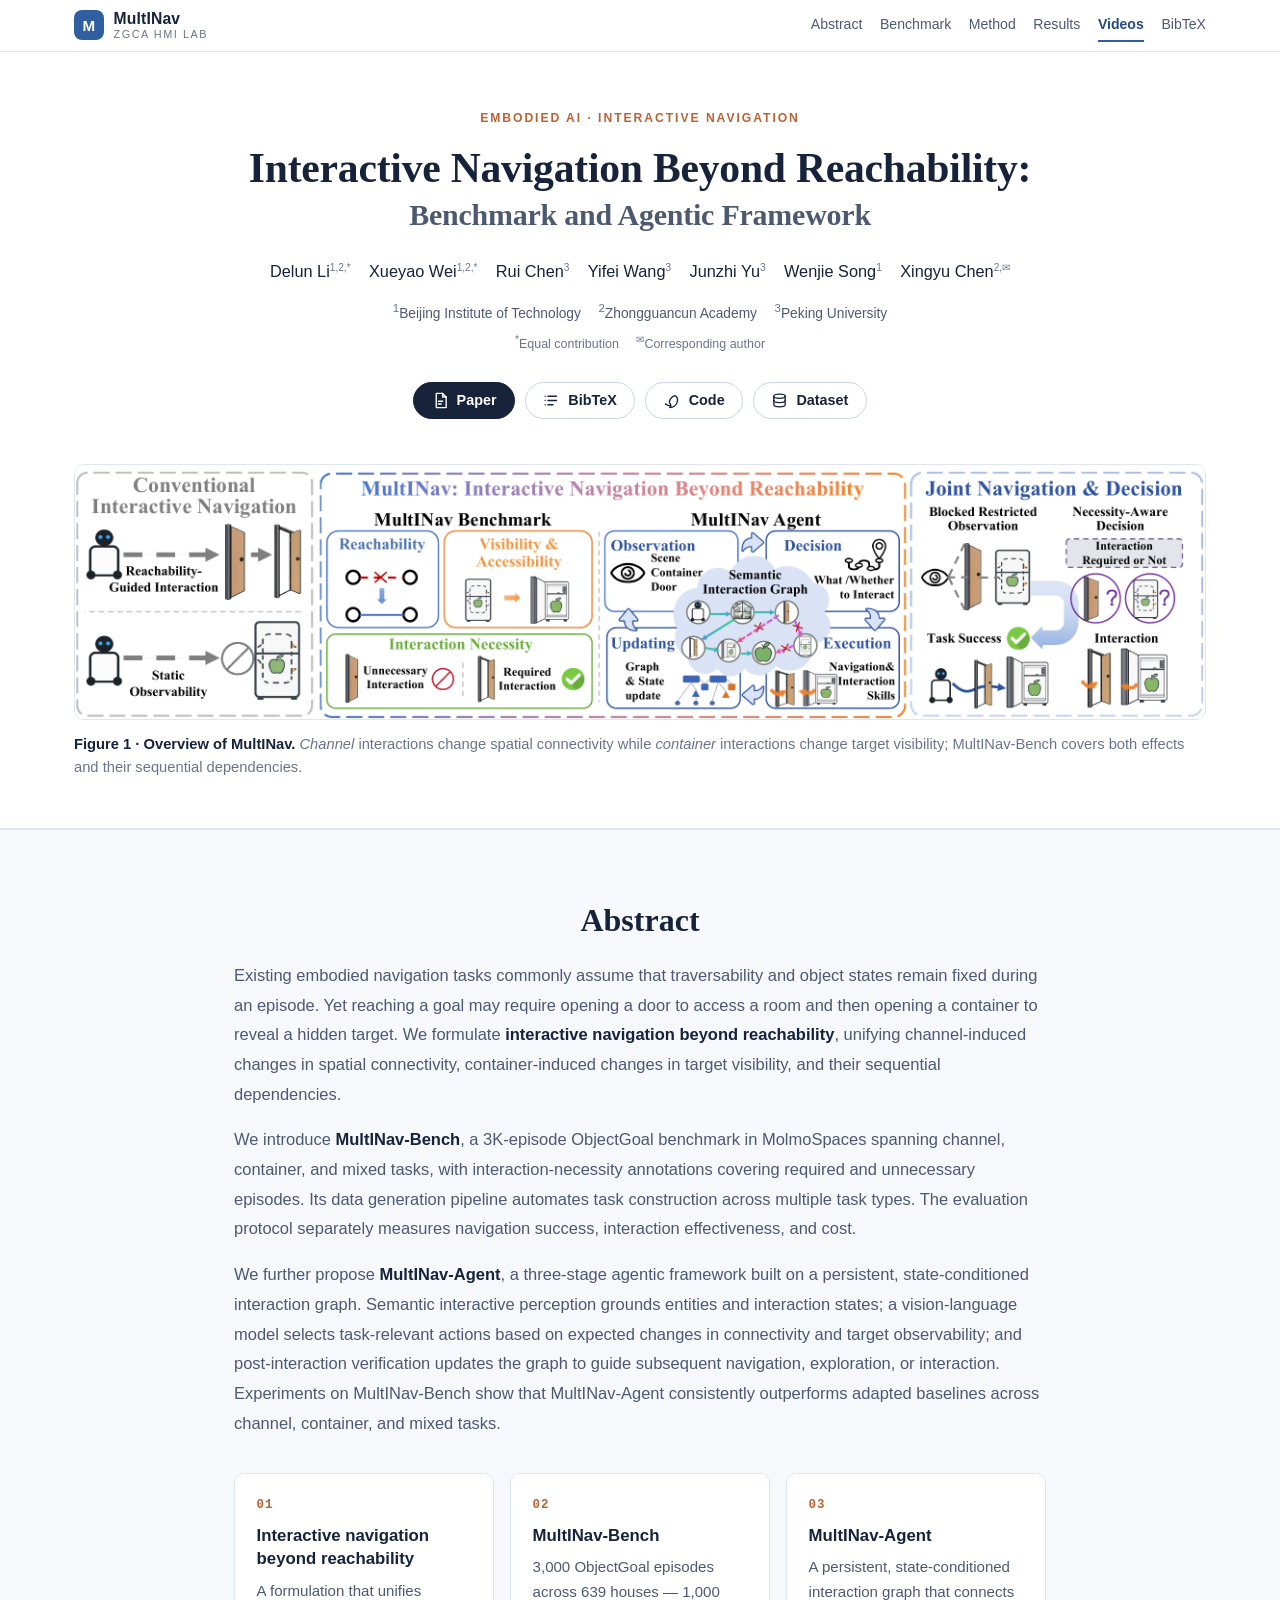
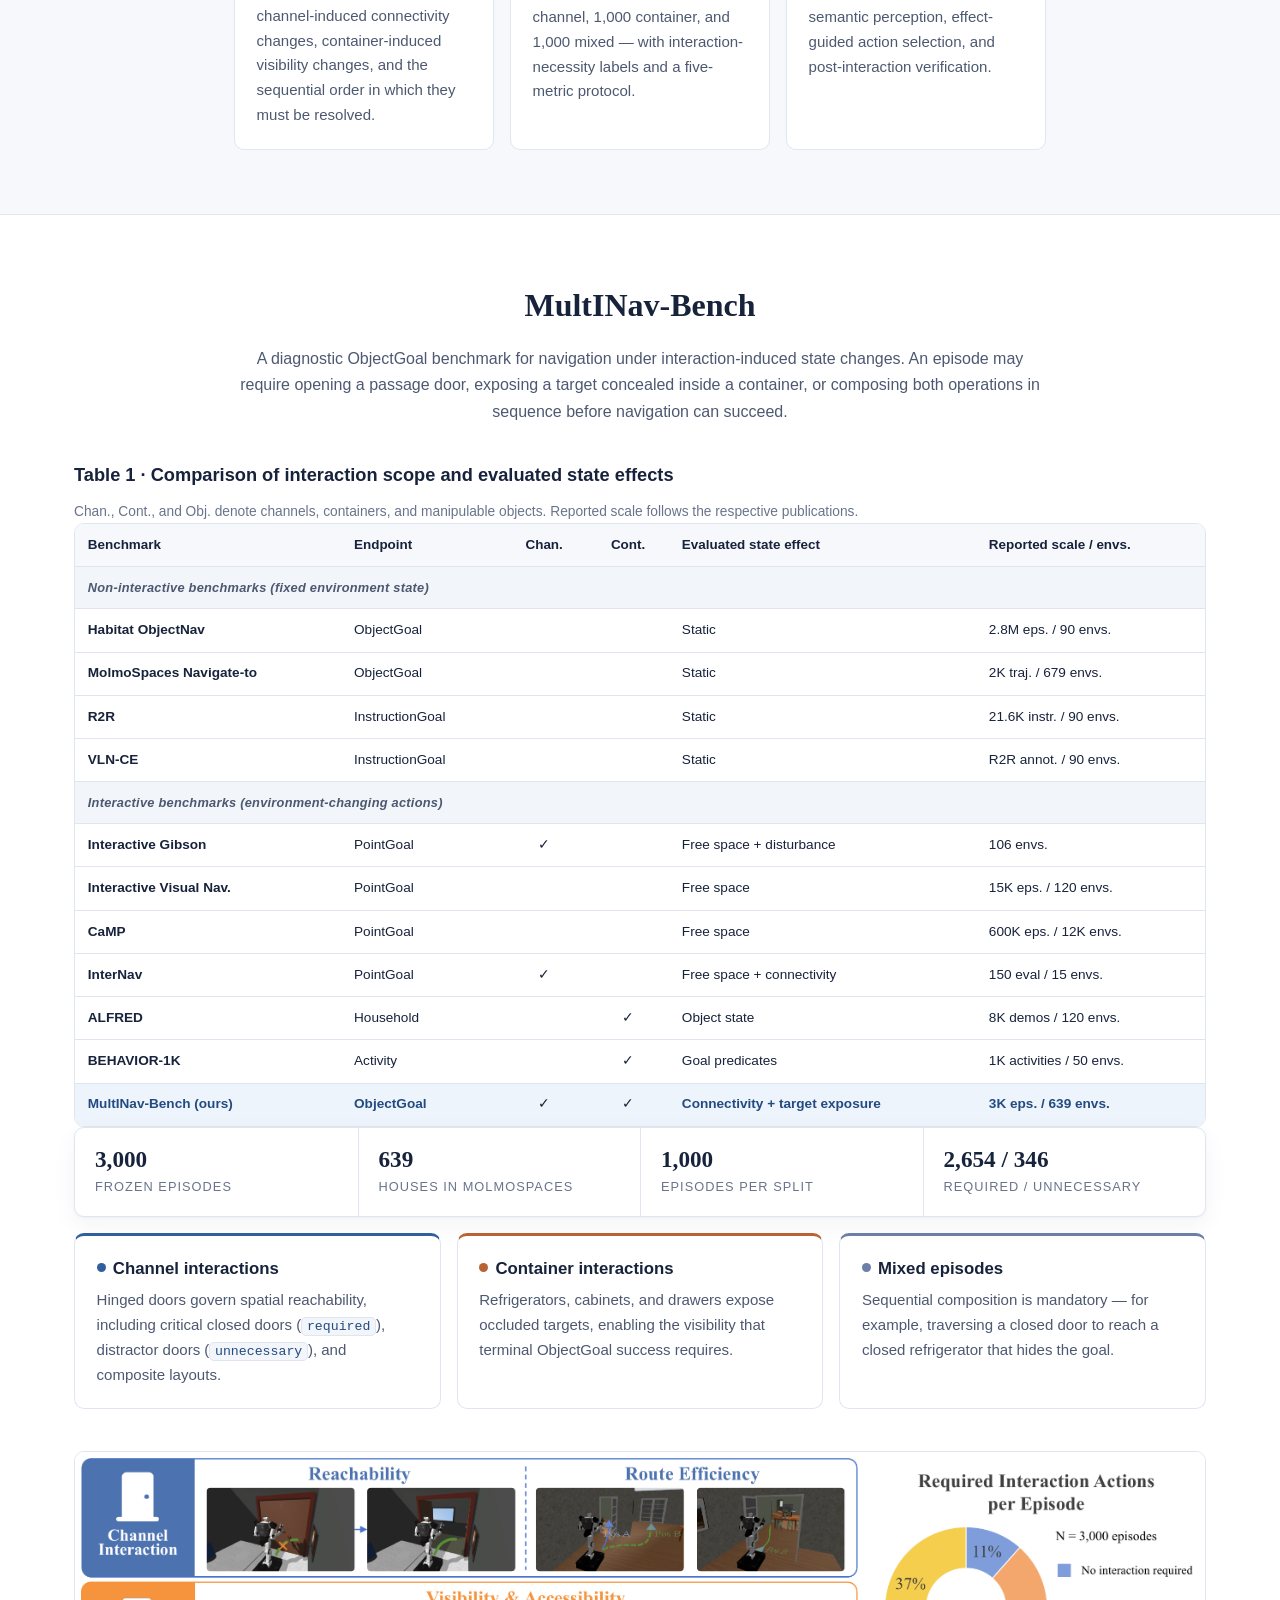
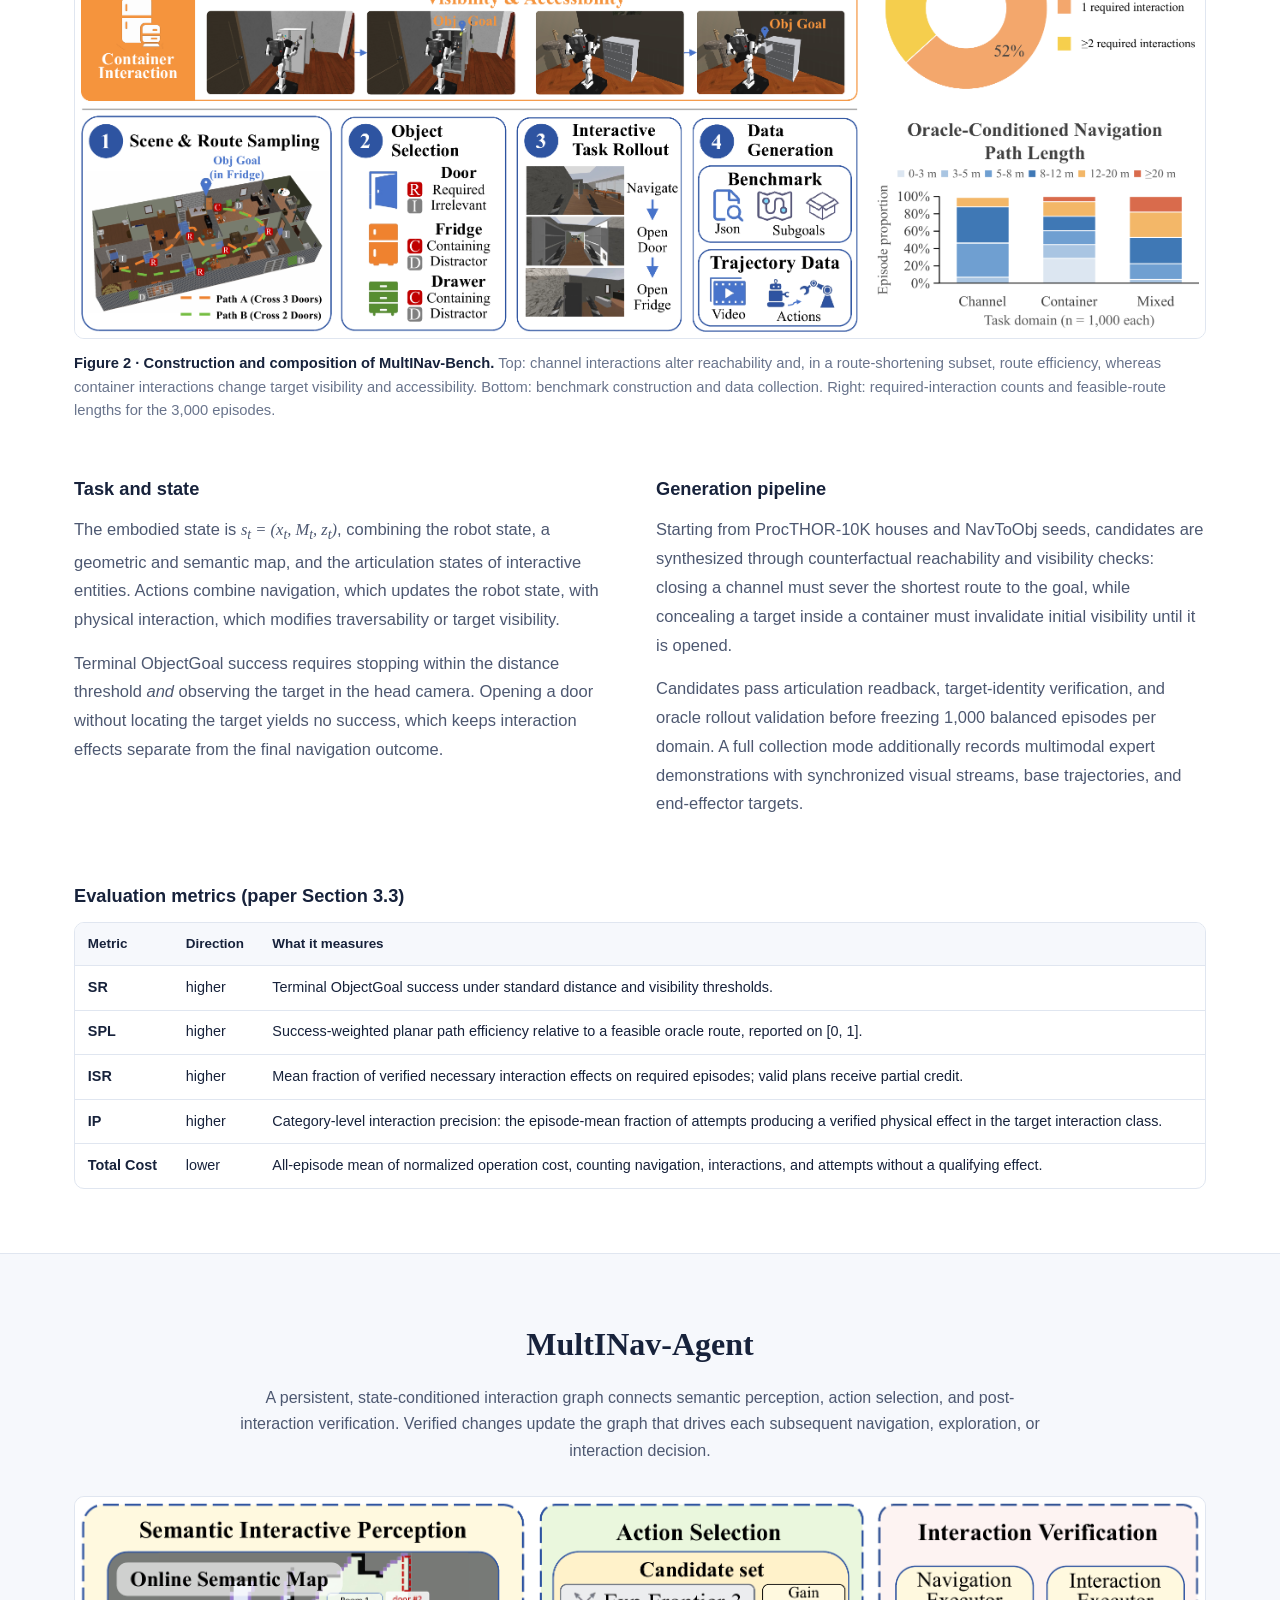
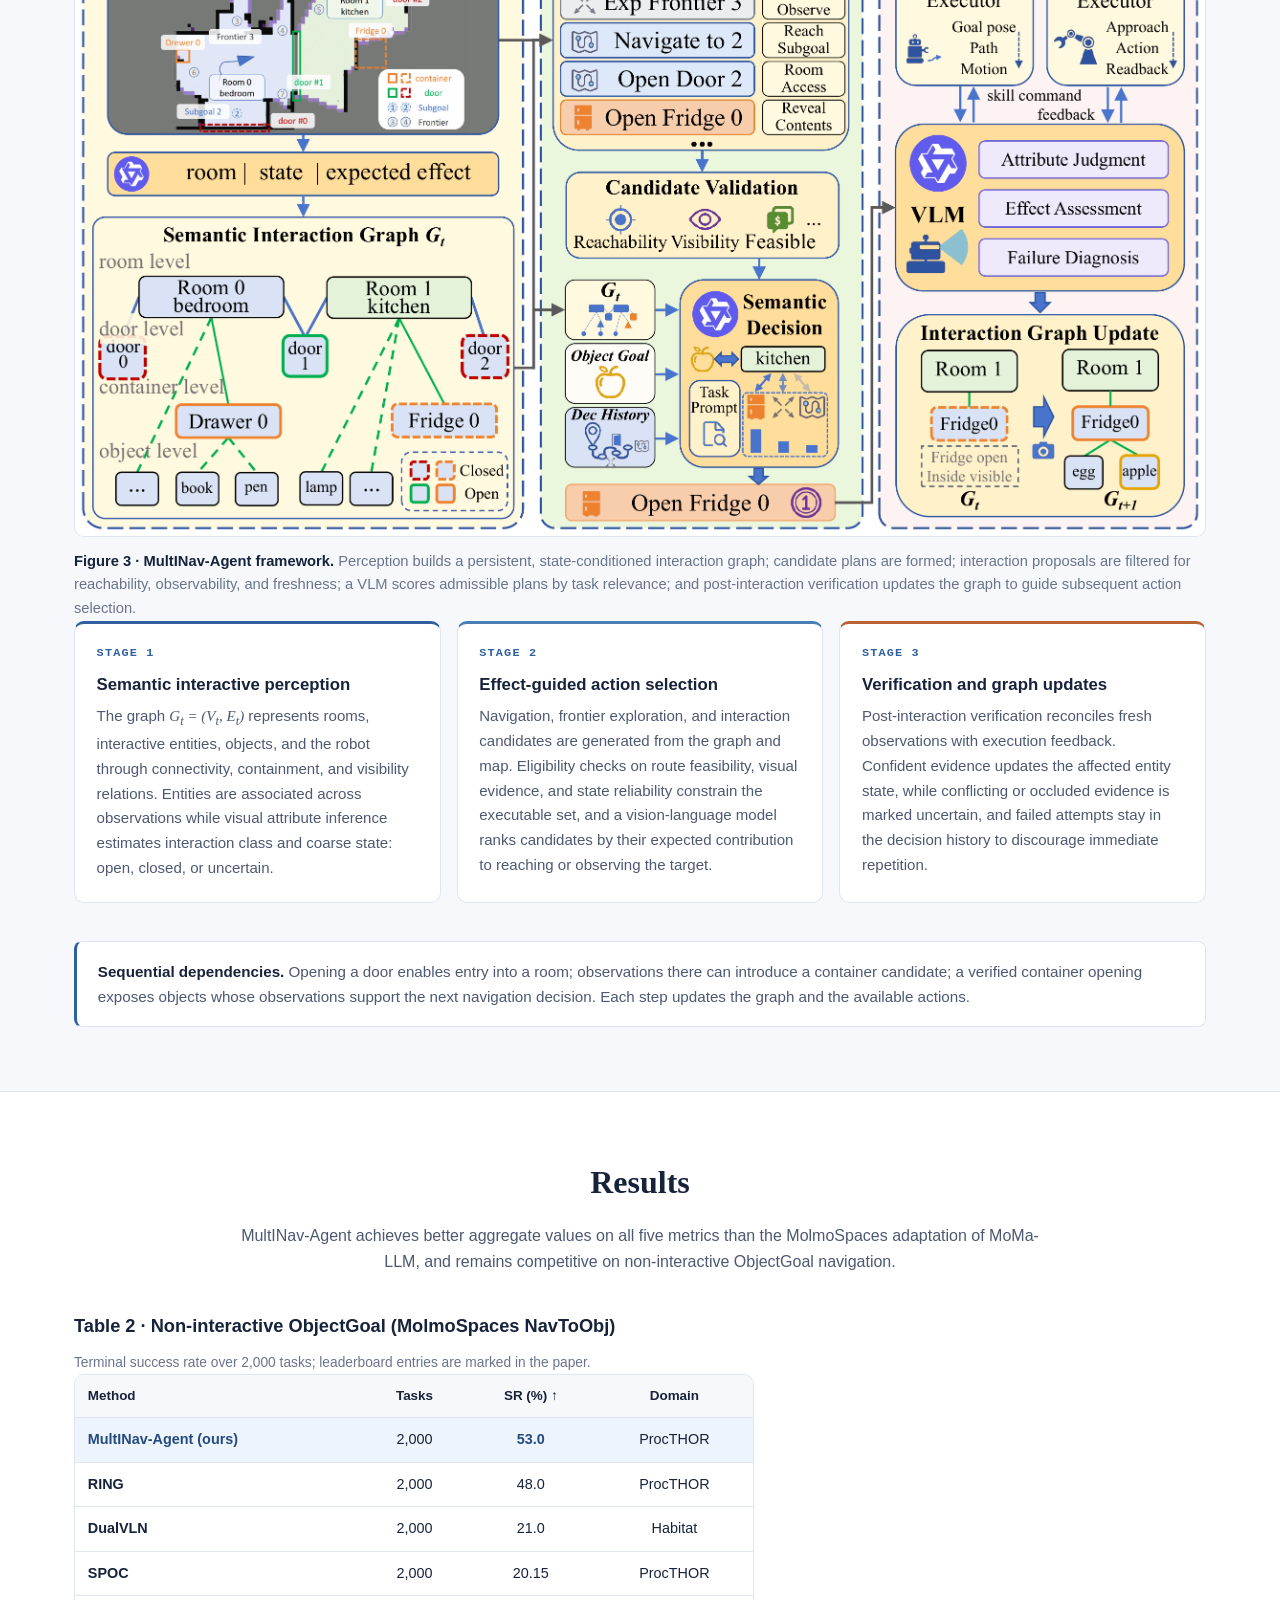
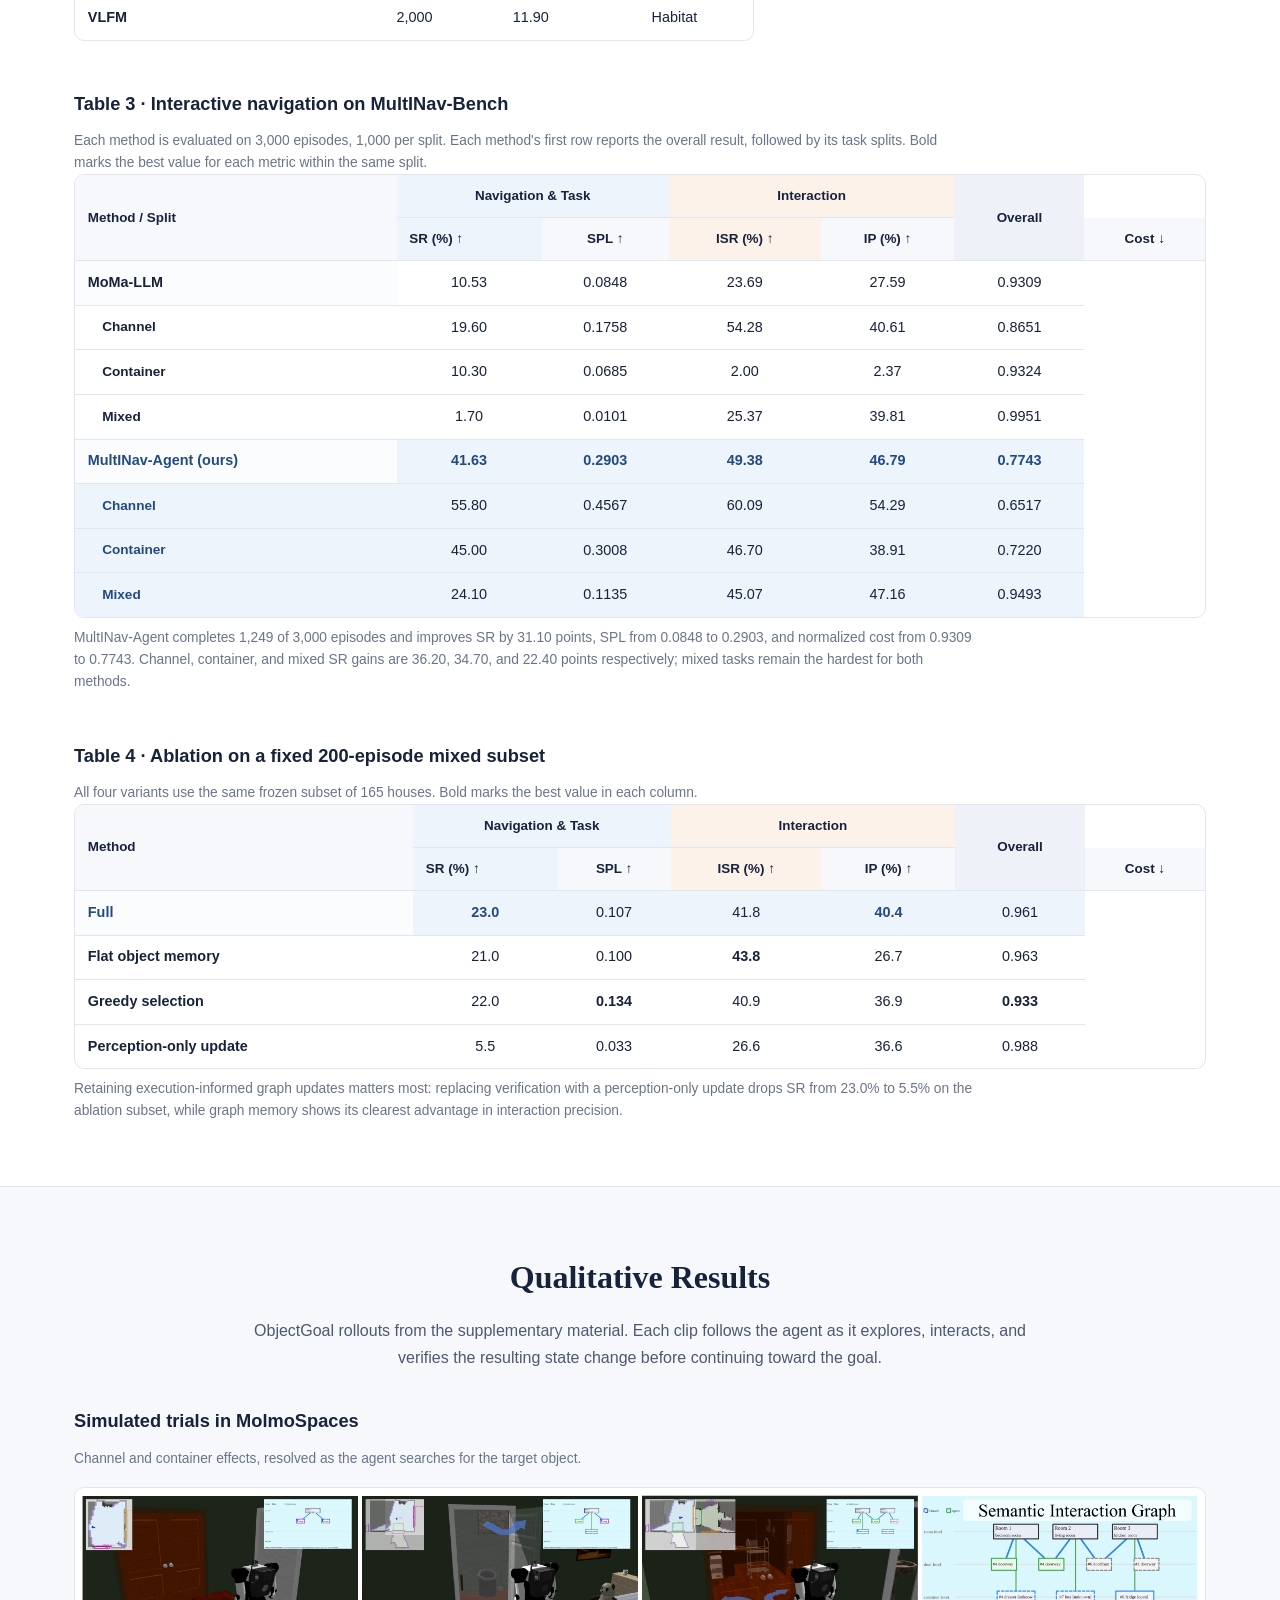
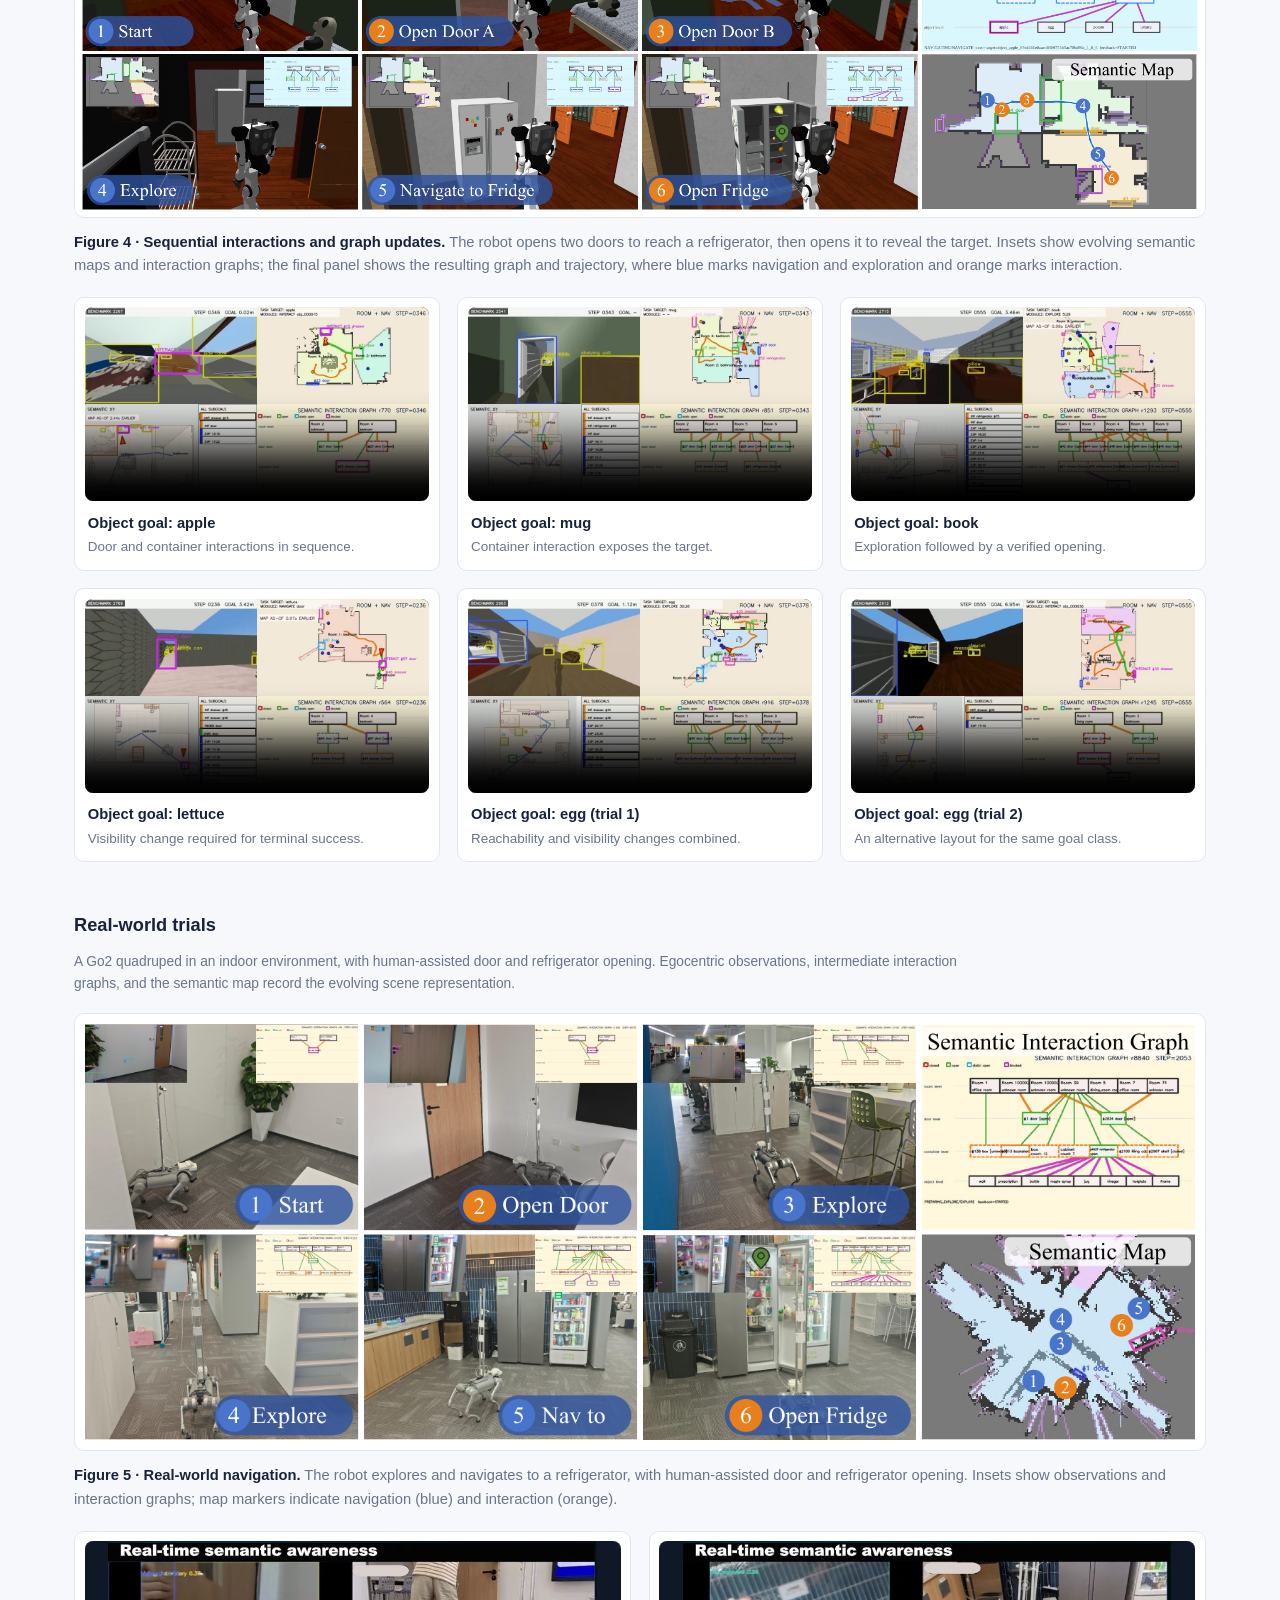
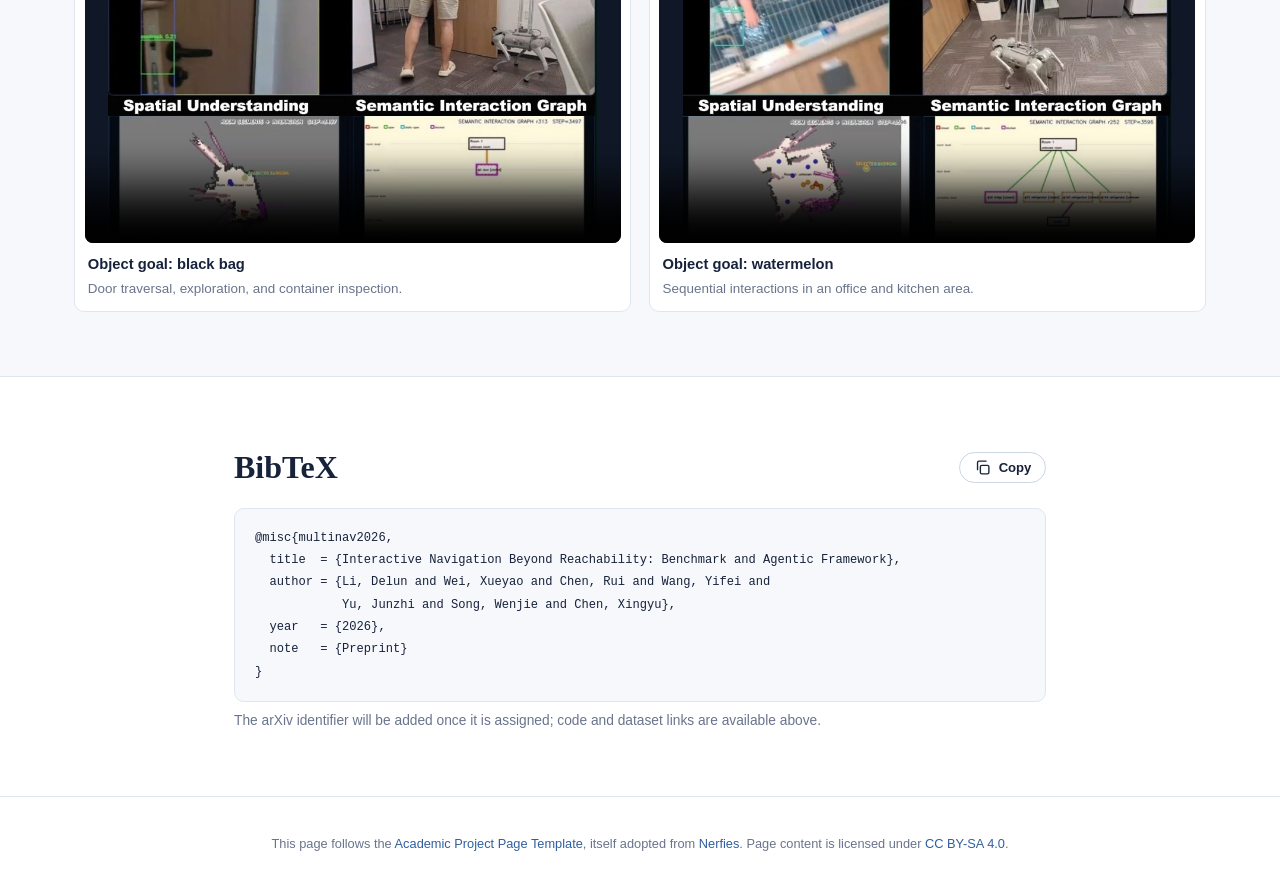
==== site/index.html @ e3212405 "Add project page and GitHub Pages deployment - site/: static project page (figures, tables, suppleme" ====
<!DOCTYPE html>
<html lang="en">
<head>
  <meta charset="utf-8">
  <meta name="viewport" content="width=device-width, initial-scale=1">

  <title>MultINav: Interactive Navigation Beyond Reachability</title>
  <meta name="title" content="Interactive Navigation Beyond Reachability: Benchmark and Agentic Framework">
  <meta name="description" content="MultINav unifies channel-induced changes in spatial connectivity and container-induced changes in target visibility, together with their sequential dependencies, and introduces the MultINav-Bench benchmark and the MultINav-Agent framework.">
  <meta name="keywords" content="MultINav, interactive navigation, ObjectGoal navigation, embodied AI, interaction graph, MultINav-Bench, MultINav-Agent, MolmoSpaces, channel interaction, container interaction, robot navigation">
  <meta name="author" content="Delun Li, Xueyao Wei, Rui Chen, Yifei Wang, Junzhi Yu, Wenjie Song, Xingyu Chen">
  <meta name="robots" content="index, follow">
  <link rel="canonical" href="https://zgca-hmi-lab.github.io/MultINav/">

  <!-- Open Graph -->
  <meta property="og:type" content="article">
  <meta property="og:site_name" content="MultINav Project Page">
  <meta property="og:url" content="https://zgca-hmi-lab.github.io/MultINav/">
  <meta property="og:title" content="Interactive Navigation Beyond Reachability: Benchmark and Agentic Framework">
  <meta property="og:description" content="A 3,000-episode ObjectGoal benchmark for interaction-induced connectivity and visibility changes, and a three-stage agentic framework built on a persistent state-conditioned interaction graph.">
  <meta property="og:image" content="https://zgca-hmi-lab.github.io/MultINav/static/images/overview.png">
  <meta property="og:image:width" content="2348">
  <meta property="og:image:height" content="528">
  <meta property="og:image:alt" content="Overview of MultINav: channel and container interactions, benchmark, and agent framework">

  <!-- Twitter -->
  <meta name="twitter:card" content="summary_large_image">
  <meta name="twitter:title" content="Interactive Navigation Beyond Reachability: Benchmark and Agentic Framework">
  <meta name="twitter:description" content="MultINav-Bench and MultINav-Agent for interactive navigation beyond reachability.">
  <meta name="twitter:image" content="https://zgca-hmi-lab.github.io/MultINav/static/images/overview.png">
  <meta name="twitter:image:alt" content="Overview of MultINav">

  <!-- Academic citation metadata -->
  <meta name="citation_title" content="Interactive Navigation Beyond Reachability: Benchmark and Agentic Framework">
  <meta name="citation_author" content="Delun Li">
  <meta name="citation_author" content="Xueyao Wei">
  <meta name="citation_author" content="Rui Chen">
  <meta name="citation_author" content="Yifei Wang">
  <meta name="citation_author" content="Junzhi Yu">
  <meta name="citation_author" content="Wenjie Song">
  <meta name="citation_author" content="Xingyu Chen">
  <meta name="citation_publication_date" content="2026">
  <meta name="citation_pdf_url" content="https://zgca-hmi-lab.github.io/MultINav/static/pdfs/multinav.pdf">

  <link rel="icon" href="data:image/svg+xml,%3Csvg xmlns='http://www.w3.org/2000/svg' viewBox='0 0 32 32'%3E%3Crect width='32' height='32' rx='7' fill='%232f5f9e'/%3E%3Cpath d='M8 21V11l4 5 4-5v10' stroke='white' stroke-width='2.4' fill='none' stroke-linecap='round' stroke-linejoin='round'/%3E%3Ccircle cx='23' cy='12' r='2.6' fill='%23e08a52'/%3E%3C/svg%3E">
  <link rel="stylesheet" href="static/css/index.css">
</head>
<body>

<a class="skip-link" href="#main">Skip to content</a>

<header class="topbar">
  <div class="topbar-inner">
    <a class="brand" href="#top">
      <span class="brand-mark" aria-hidden="true">M</span>
      <span class="brand-text">
        <strong>MultINav</strong>
        <span>ZGCA HMI Lab</span>
      </span>
    </a>
    <nav class="topnav" aria-label="Section navigation">
      <a href="#abstract">Abstract</a>
      <a href="#benchmark">Benchmark</a>
      <a href="#method">Method</a>
      <a href="#results">Results</a>
      <a href="#videos">Videos</a>
      <a href="#bibtex">BibTeX</a>
    </nav>
  </div>
</header>

<main id="main">

  <!-- ===================== Hero ===================== -->
  <section class="hero" id="top">
    <div class="wrap wrap-narrow hero-inner">
      <p class="eyebrow">Embodied AI &middot; Interactive Navigation</p>
      <h1 class="paper-title">
        Interactive Navigation Beyond Reachability:
        <span class="title-sub">Benchmark and Agentic Framework</span>
      </h1>

      <p class="authors">
        <span class="author">Delun Li<sup>1,2,*</sup></span>
        <span class="author">Xueyao Wei<sup>1,2,*</sup></span>
        <span class="author">Rui Chen<sup>3</sup></span>
        <span class="author">Yifei Wang<sup>3</sup></span>
        <span class="author">Junzhi Yu<sup>3</sup></span>
        <span class="author">Wenjie Song<sup>1</sup></span>
        <span class="author">Xingyu Chen<sup>2,&#9993;</sup></span>
      </p>

      <p class="affiliations">
        <span><sup>1</sup>Beijing Institute of Technology</span>
        <span><sup>2</sup>Zhongguancun Academy</span>
        <span><sup>3</sup>Peking University</span>
      </p>
      <p class="affiliations note">
        <span><sup>*</sup>Equal contribution</span>
        <span><sup>&#9993;</sup>Corresponding author</span>
      </p>

      <div class="link-row">
        <a class="btn btn-primary" href="static/pdfs/multinav.pdf" target="_blank" rel="noopener">
          <svg viewBox="0 0 24 24" aria-hidden="true"><path d="M6 2h9l5 5v15H6z"/><path d="M15 2v5h5"/><path d="M9 13h6M9 17h4"/></svg>
          Paper
        </a>
        <a class="btn" href="#bibtex">
          <svg viewBox="0 0 24 24" aria-hidden="true"><path d="M7 6h12M7 12h12M7 18h7"/><path d="M3 6h.01M3 12h.01M3 18h.01"/></svg>
          BibTeX
        </a>
        <a class="btn" href="https://github.com/ZGCA-HMI-Lab/MultINav" target="_blank" rel="noopener">
          <svg viewBox="0 0 24 24" aria-hidden="true"><path d="M9 19c-4 1.5-5-2-7-2"/><path d="M15 5c3.5 1.5 4.5 5 4 8-1 6-6 9-11 9 2-1.5 2-4 1-5-1.5-2-2-4.5 0-7C10.5 7.5 12.5 6 15 5z"/></svg>
          Code
        </a>
        <a class="btn" href="https://huggingface.co/datasets/Piqiuni/MultINav-Bench" target="_blank" rel="noopener">
          <svg viewBox="0 0 24 24" aria-hidden="true"><ellipse cx="12" cy="6" rx="8" ry="3"/><path d="M4 6v12c0 1.7 3.6 3 8 3s8-1.3 8-3V6"/><path d="M4 12c0 1.7 3.6 3 8 3s8-1.3 8-3"/></svg>
          Dataset
        </a>
      </div>
    </div>

    <figure class="teaser wrap">
      <a href="static/images/overview.png" target="_blank" rel="noopener">
        <img src="static/images/overview.png" alt="Overview of MultINav: conventional interactive navigation, the MultINav benchmark, the MultINav agent, and joint navigation and decision making.">
      </a>
      <figcaption>
        <strong>Figure 1 &middot; Overview of MultINav.</strong>
        <em>Channel</em> interactions change spatial connectivity while <em>container</em> interactions change target
        visibility; MultINav-Bench covers both effects and their sequential dependencies.
      </figcaption>
    </figure>
  </section>

  <!-- ===================== Abstract ===================== -->
  <section class="band" id="abstract">
    <div class="wrap wrap-narrow">
      <h2 class="section-title">Abstract</h2>
      <div class="prose">
        <p>
          Existing embodied navigation tasks commonly assume that traversability and object states remain fixed during
          an episode. Yet reaching a goal may require opening a door to access a room and then opening a container to
          reveal a hidden target. We formulate <strong>interactive navigation beyond reachability</strong>, unifying
          channel-induced changes in spatial connectivity, container-induced changes in target visibility, and their
          sequential dependencies.
        </p>
        <p>
          We introduce <strong>MultINav-Bench</strong>, a 3K-episode ObjectGoal benchmark in MolmoSpaces spanning
          channel, container, and mixed tasks, with interaction-necessity annotations covering required and
          unnecessary episodes. Its data generation pipeline automates task construction across multiple task types.
          The evaluation protocol separately measures navigation success, interaction effectiveness, and cost.
        </p>
        <p>
          We further propose <strong>MultINav-Agent</strong>, a three-stage agentic framework built on a persistent,
          state-conditioned interaction graph. Semantic interactive perception grounds entities and interaction states;
          a vision-language model selects task-relevant actions based on expected changes in connectivity and target
          observability; and post-interaction verification updates the graph to guide subsequent navigation,
          exploration, or interaction. Experiments on MultINav-Bench show that MultINav-Agent consistently outperforms
          adapted baselines across channel, container, and mixed tasks.
        </p>
      </div>

      <div class="highlights">
        <article class="card">
          <span class="card-index">01</span>
          <h3>Interactive navigation beyond reachability</h3>
          <p>
            A formulation that unifies channel-induced connectivity changes, container-induced visibility changes,
            and the sequential order in which they must be resolved.
          </p>
        </article>
        <article class="card">
          <span class="card-index">02</span>
          <h3>MultINav-Bench</h3>
          <p>
            3,000 ObjectGoal episodes across 639 houses &mdash; 1,000 channel, 1,000 container, and 1,000 mixed &mdash;
            with interaction-necessity labels and a five-metric protocol.
          </p>
        </article>
        <article class="card">
          <span class="card-index">03</span>
          <h3>MultINav-Agent</h3>
          <p>
            A persistent, state-conditioned interaction graph that connects semantic perception, effect-guided action
            selection, and post-interaction verification.
          </p>
        </article>
      </div>
    </div>
  </section>

  <!-- ===================== Benchmark ===================== -->
  <section class="section" id="benchmark">
    <div class="wrap">
      <h2 class="section-title">MultINav-Bench</h2>
      <p class="section-lead">
        A diagnostic ObjectGoal benchmark for navigation under interaction-induced state changes. An episode may
        require opening a passage door, exposing a target concealed inside a container, or composing both operations
        in sequence before navigation can succeed.
      </p>

      <!-- Table 1 of the paper (referenced in the related-work discussion). -->
      <h3 class="sub-title">Table 1 &middot; Comparison of interaction scope and evaluated state effects</h3>
      <p class="table-note">
        Chan., Cont., and Obj. denote channels, containers, and manipulable objects. Reported scale follows the
        respective publications.
      </p>
      <div class="table-scroll" tabindex="0" role="region" aria-label="Table 1: comparison of interaction scope and evaluated state effects">
        <table class="table table-bench">
          <thead>
            <tr>
              <th scope="col">Benchmark</th>
              <th scope="col">Endpoint</th>
              <th scope="col" class="c">Chan.</th>
              <th scope="col" class="c">Cont.</th>
              <th scope="col">Evaluated state effect</th>
              <th scope="col">Reported scale / envs.</th>
            </tr>
          </thead>
          <tbody>
            <tr class="row-group"><th colspan="6" scope="colgroup">Non-interactive benchmarks (fixed environment state)</th></tr>
            <tr><th scope="row">Habitat ObjectNav</th><td>ObjectGoal</td><td class="c"></td><td class="c"></td><td>Static</td><td>2.8M eps. / 90 envs.</td></tr>
            <tr><th scope="row">MolmoSpaces Navigate-to</th><td>ObjectGoal</td><td class="c"></td><td class="c"></td><td>Static</td><td>2K traj. / 679 envs.</td></tr>
            <tr><th scope="row">R2R</th><td>InstructionGoal</td><td class="c"></td><td class="c"></td><td>Static</td><td>21.6K instr. / 90 envs.</td></tr>
            <tr><th scope="row">VLN-CE</th><td>InstructionGoal</td><td class="c"></td><td class="c"></td><td>Static</td><td>R2R annot. / 90 envs.</td></tr>
            <tr class="row-group"><th colspan="6" scope="colgroup">Interactive benchmarks (environment-changing actions)</th></tr>
            <tr><th scope="row">Interactive Gibson</th><td>PointGoal</td><td class="c">&#10003;</td><td class="c"></td><td>Free space + disturbance</td><td>106 envs.</td></tr>
            <tr><th scope="row">Interactive Visual Nav.</th><td>PointGoal</td><td class="c"></td><td class="c"></td><td>Free space</td><td>15K eps. / 120 envs.</td></tr>
            <tr><th scope="row">CaMP</th><td>PointGoal</td><td class="c"></td><td class="c"></td><td>Free space</td><td>600K eps. / 12K envs.</td></tr>
            <tr><th scope="row">InterNav</th><td>PointGoal</td><td class="c">&#10003;</td><td class="c"></td><td>Free space + connectivity</td><td>150 eval / 15 envs.</td></tr>
            <tr><th scope="row">ALFRED</th><td>Household</td><td class="c"></td><td class="c">&#10003;</td><td>Object state</td><td>8K demos / 120 envs.</td></tr>
            <tr><th scope="row">BEHAVIOR-1K</th><td>Activity</td><td class="c"></td><td class="c">&#10003;</td><td>Goal predicates</td><td>1K activities / 50 envs.</td></tr>
            <tr class="ours">
              <th scope="row">MultINav-Bench (ours)</th><td><strong>ObjectGoal</strong></td>
              <td class="c">&#10003;</td><td class="c">&#10003;</td>
              <td><strong>Connectivity + target exposure</strong></td><td><strong>3K eps. / 639 envs.</strong></td>
            </tr>
          </tbody>
        </table>
      </div>

      <div class="stat-strip">
        <div class="stat"><b>3,000</b><span>frozen episodes</span></div>
        <div class="stat"><b>639</b><span>houses in MolmoSpaces</span></div>
        <div class="stat"><b>1,000</b><span>episodes per split</span></div>
        <div class="stat"><b>2,654 / 346</b><span>required / unnecessary</span></div>
      </div>

      <div class="taxonomy">
        <article class="card card-channel">
          <h3><span class="dot dot-channel" aria-hidden="true"></span>Channel interactions</h3>
          <p>
            Hinged doors govern spatial reachability, including critical closed doors (<code>required</code>),
            distractor doors (<code>unnecessary</code>), and composite layouts.
          </p>
        </article>
        <article class="card card-container">
          <h3><span class="dot dot-container" aria-hidden="true"></span>Container interactions</h3>
          <p>
            Refrigerators, cabinets, and drawers expose occluded targets, enabling the visibility that terminal
            ObjectGoal success requires.
          </p>
        </article>
        <article class="card card-mixed">
          <h3><span class="dot dot-mixed" aria-hidden="true"></span>Mixed episodes</h3>
          <p>
            Sequential composition is mandatory &mdash; for example, traversing a closed door to reach a closed
            refrigerator that hides the goal.
          </p>
        </article>
      </div>

      <figure class="figure">
        <a href="static/images/benchmark.png" target="_blank" rel="noopener">
          <img src="static/images/benchmark.png" loading="lazy" alt="Construction and composition of MultINav-Bench: channel and container interaction effects, the four-stage data generation pipeline, required interaction counts, and oracle-conditioned path lengths.">
        </a>
        <figcaption>
          <strong>Figure 2 &middot; Construction and composition of MultINav-Bench.</strong>
          Top: channel interactions alter reachability and, in a route-shortening subset, route efficiency, whereas
          container interactions change target visibility and accessibility. Bottom: benchmark construction and data
          collection. Right: required-interaction counts and feasible-route lengths for the 3,000 episodes.
        </figcaption>
      </figure>

      <div class="cols">
        <div class="col">
          <h3 class="sub-title">Task and state</h3>
          <p>
            The embodied state is <span class="math">s<sub>t</sub> = (x<sub>t</sub>, M<sub>t</sub>, z<sub>t</sub>)</span>,
            combining the robot state, a geometric and semantic map, and the articulation states of interactive
            entities. Actions combine navigation, which updates the robot state, with physical interaction, which
            modifies traversability or target visibility.
          </p>
          <p>
            Terminal ObjectGoal success requires stopping within the distance threshold <em>and</em> observing the
            target in the head camera. Opening a door without locating the target yields no success, which keeps
            interaction effects separate from the final navigation outcome.
          </p>
        </div>
        <div class="col">
          <h3 class="sub-title">Generation pipeline</h3>
          <p>
            Starting from ProcTHOR-10K houses and NavToObj seeds, candidates are synthesized through counterfactual
            reachability and visibility checks: closing a channel must sever the shortest route to the goal, while
            concealing a target inside a container must invalidate initial visibility until it is opened.
          </p>
          <p>
            Candidates pass articulation readback, target-identity verification, and oracle rollout validation before
            freezing 1,000 balanced episodes per domain. A full collection mode additionally records multimodal expert
            demonstrations with synchronized visual streams, base trajectories, and end-effector targets.
          </p>
        </div>
      </div>

      <h3 class="sub-title mt-lg">Evaluation metrics (paper Section 3.3)</h3>
      <div class="table-scroll" tabindex="0" role="region" aria-label="Evaluation metrics">
        <table class="table table-metrics">
          <thead>
            <tr><th scope="col">Metric</th><th scope="col">Direction</th><th scope="col">What it measures</th></tr>
          </thead>
          <tbody>
            <tr>
              <th scope="row">SR</th><td>higher</td>
              <td>Terminal ObjectGoal success under standard distance and visibility thresholds.</td>
            </tr>
            <tr>
              <th scope="row">SPL</th><td>higher</td>
              <td>Success-weighted planar path efficiency relative to a feasible oracle route, reported on [0, 1].</td>
            </tr>
            <tr>
              <th scope="row">ISR</th><td>higher</td>
              <td>Mean fraction of verified necessary interaction effects on required episodes; valid plans receive partial credit.</td>
            </tr>
            <tr>
              <th scope="row">IP</th><td>higher</td>
              <td>Category-level interaction precision: the episode-mean fraction of attempts producing a verified physical effect in the target interaction class.</td>
            </tr>
            <tr>
              <th scope="row">Total Cost</th><td>lower</td>
              <td>All-episode mean of normalized operation cost, counting navigation, interactions, and attempts without a qualifying effect.</td>
            </tr>
          </tbody>
        </table>
      </div>
    </div>
  </section>

  <!-- ===================== Method ===================== -->
  <section class="band" id="method">
    <div class="wrap">
      <h2 class="section-title">MultINav-Agent</h2>
      <p class="section-lead">
        A persistent, state-conditioned interaction graph connects semantic perception, action selection, and
        post-interaction verification. Verified changes update the graph that drives each subsequent navigation,
        exploration, or interaction decision.
      </p>

      <figure class="figure figure-top">
        <a href="static/images/method.png" target="_blank" rel="noopener">
          <img src="static/images/method.png" loading="lazy" alt="MultINav-Agent framework: semantic interactive perception, action selection with candidate validation and semantic decision, and interaction verification with graph updates.">
        </a>
        <figcaption>
          <strong>Figure 3 &middot; MultINav-Agent framework.</strong>
          Perception builds a persistent, state-conditioned interaction graph; candidate plans are formed;
          interaction proposals are filtered for reachability, observability, and freshness; a VLM scores admissible
          plans by task relevance; and post-interaction verification updates the graph to guide subsequent action
          selection.
        </figcaption>
      </figure>

      <div class="stages">
        <article class="card stage">
          <span class="stage-num">Stage 1</span>
          <h3>Semantic interactive perception</h3>
          <p>
            The graph <span class="math">G<sub>t</sub> = (V<sub>t</sub>, E<sub>t</sub>)</span> represents rooms,
            interactive entities, objects, and the robot through connectivity, containment, and visibility relations.
            Entities are associated across observations while visual attribute inference estimates interaction class
            and coarse state: open, closed, or uncertain.
          </p>
        </article>
        <article class="card stage">
          <span class="stage-num">Stage 2</span>
          <h3>Effect-guided action selection</h3>
          <p>
            Navigation, frontier exploration, and interaction candidates are generated from the graph and map.
            Eligibility checks on route feasibility, visual evidence, and state reliability constrain the executable
            set, and a vision-language model ranks candidates by their expected contribution to reaching or observing
            the target.
          </p>
        </article>
        <article class="card stage">
          <span class="stage-num">Stage 3</span>
          <h3>Verification and graph updates</h3>
          <p>
            Post-interaction verification reconciles fresh observations with execution feedback. Confident evidence
            updates the affected entity state, while conflicting or occluded evidence is marked uncertain, and failed
            attempts stay in the decision history to discourage immediate repetition.
          </p>
        </article>
      </div>

      <p class="callout">
        <strong>Sequential dependencies.</strong> Opening a door enables entry into a room; observations there can
        introduce a container candidate; a verified container opening exposes objects whose observations support the
        next navigation decision. Each step updates the graph and the available actions.
      </p>
    </div>
  </section>

  <!-- ===================== Results ===================== -->
  <section class="section" id="results">
    <div class="wrap">
      <h2 class="section-title">Results</h2>
      <p class="section-lead">
        MultINav-Agent achieves better aggregate values on all five metrics than the MolmoSpaces adaptation of
        MoMa-LLM, and remains competitive on non-interactive ObjectGoal navigation.
      </p>

      <h3 class="sub-title">Table 2 &middot; Non-interactive ObjectGoal (MolmoSpaces NavToObj)</h3>
      <p class="table-note">
        Terminal success rate over 2,000 tasks; leaderboard entries are marked in the paper.
      </p>
      <div class="table-narrow">
        <div class="table-scroll" tabindex="0" role="region" aria-label="Table 2: non-interactive MolmoSpaces NavToObj results">
          <table class="table table-results compact">
            <thead>
              <tr><th scope="col">Method</th><th scope="col">Tasks</th><th scope="col">SR (%) &uarr;</th><th scope="col">Domain</th></tr>
            </thead>
            <tbody>
              <tr class="ours">
                <th scope="row">MultINav-Agent (ours)</th><td>2,000</td><td><strong>53.0</strong></td><td>ProcTHOR</td>
              </tr>
              <tr><th scope="row">RING</th><td>2,000</td><td>48.0</td><td>ProcTHOR</td></tr>
              <tr><th scope="row">DualVLN</th><td>2,000</td><td>21.0</td><td>Habitat</td></tr>
              <tr><th scope="row">SPOC</th><td>2,000</td><td>20.15</td><td>ProcTHOR</td></tr>
              <tr><th scope="row">VLFM</th><td>2,000</td><td>11.90</td><td>Habitat</td></tr>
            </tbody>
          </table>
        </div>
      </div>

      <h3 class="sub-title mt-lg">Table 3 &middot; Interactive navigation on MultINav-Bench</h3>
      <p class="table-note">
        Each method is evaluated on 3,000 episodes, 1,000 per split. Each method's first row reports the overall
        result, followed by its task splits. Bold marks the best value for each metric within the same split.
      </p>
      <div class="table-scroll" tabindex="0" role="region" aria-label="Table 3: interactive navigation results on MultINav-Bench">
        <table class="table table-results">
          <thead>
            <tr>
              <th rowspan="2" scope="col">Method / Split</th>
              <th colspan="2" scope="colgroup" class="group-nav">Navigation &amp; Task</th>
              <th colspan="2" scope="colgroup" class="group-int">Interaction</th>
              <th rowspan="2" scope="col" class="group-cost">Overall</th>
            </tr>
            <tr>
              <th scope="col" class="group-nav">SR (%) &uarr;</th>
              <th scope="col">SPL &uarr;</th>
              <th scope="col" class="group-int">ISR (%) &uarr;</th>
              <th scope="col">IP (%) &uarr;</th>
              <th scope="col">Cost &darr;</th>
            </tr>
          </thead>
          <tbody>
            <tr class="row-head">
              <th scope="row">MoMa-LLM</th>
              <td>10.53</td><td>0.0848</td><td>23.69</td><td>27.59</td><td>0.9309</td>
            </tr>
            <tr class="row-sub">
              <th scope="row">Channel</th>
              <td>19.60</td><td>0.1758</td><td>54.28</td><td>40.61</td><td>0.8651</td>
            </tr>
            <tr class="row-sub">
              <th scope="row">Container</th>
              <td>10.30</td><td>0.0685</td><td>2.00</td><td>2.37</td><td>0.9324</td>
            </tr>
            <tr class="row-sub">
              <th scope="row">Mixed</th>
              <td>1.70</td><td>0.0101</td><td>25.37</td><td>39.81</td><td>0.9951</td>
            </tr>
            <tr class="row-head ours">
              <th scope="row">MultINav-Agent (ours)</th>
              <td><strong>41.63</strong></td><td><strong>0.2903</strong></td><td><strong>49.38</strong></td><td><strong>46.79</strong></td><td><strong>0.7743</strong></td>
            </tr>
            <tr class="row-sub ours">
              <th scope="row">Channel</th>
              <td>55.80</td><td>0.4567</td><td>60.09</td><td>54.29</td><td>0.6517</td>
            </tr>
            <tr class="row-sub ours">
              <th scope="row">Container</th>
              <td>45.00</td><td>0.3008</td><td>46.70</td><td>38.91</td><td>0.7220</td>
            </tr>
            <tr class="row-sub ours">
              <th scope="row">Mixed</th>
              <td>24.10</td><td>0.1135</td><td>45.07</td><td>47.16</td><td>0.9493</td>
            </tr>
          </tbody>
        </table>
      </div>
      <p class="table-note">
        MultINav-Agent completes 1,249 of 3,000 episodes and improves SR by 31.10 points, SPL from 0.0848 to 0.2903,
        and normalized cost from 0.9309 to 0.7743. Channel, container, and mixed SR gains are 36.20, 34.70, and 22.40
        points respectively; mixed tasks remain the hardest for both methods.
      </p>

      <h3 class="sub-title mt-lg">Table 4 &middot; Ablation on a fixed 200-episode mixed subset</h3>
      <p class="table-note">
        All four variants use the same frozen subset of 165 houses. Bold marks the best value in each column.
      </p>
      <div class="table-scroll" tabindex="0" role="region" aria-label="Table 4: ablation results">
        <table class="table table-results">
          <thead>
            <tr>
              <th rowspan="2" scope="col">Method</th>
              <th colspan="2" scope="colgroup" class="group-nav">Navigation &amp; Task</th>
              <th colspan="2" scope="colgroup" class="group-int">Interaction</th>
              <th rowspan="2" scope="col" class="group-cost">Overall</th>
            </tr>
            <tr>
              <th scope="col" class="group-nav">SR (%) &uarr;</th>
              <th scope="col">SPL &uarr;</th>
              <th scope="col" class="group-int">ISR (%) &uarr;</th>
              <th scope="col">IP (%) &uarr;</th>
              <th scope="col">Cost &darr;</th>
            </tr>
          </thead>
          <tbody>
            <tr class="row-head ours">
              <th scope="row">Full</th>
              <td><strong>23.0</strong></td><td>0.107</td><td>41.8</td><td><strong>40.4</strong></td><td>0.961</td>
            </tr>
            <tr>
              <th scope="row">Flat object memory</th>
              <td>21.0</td><td>0.100</td><td><strong>43.8</strong></td><td>26.7</td><td>0.963</td>
            </tr>
            <tr>
              <th scope="row">Greedy selection</th>
              <td>22.0</td><td><strong>0.134</strong></td><td>40.9</td><td>36.9</td><td><strong>0.933</strong></td>
            </tr>
            <tr>
              <th scope="row">Perception-only update</th>
              <td>5.5</td><td>0.033</td><td>26.6</td><td>36.6</td><td>0.988</td>
            </tr>
          </tbody>
        </table>
      </div>
      <p class="table-note">
        Retaining execution-informed graph updates matters most: replacing verification with a perception-only update
        drops SR from 23.0% to 5.5% on the ablation subset, while graph memory shows its clearest advantage in
        interaction precision.
      </p>
    </div>
  </section>

  <!-- ===================== Videos ===================== -->
  <section class="band" id="videos">
    <div class="wrap">
      <h2 class="section-title">Qualitative Results</h2>
      <p class="section-lead">
        ObjectGoal rollouts from the supplementary material. Each clip follows the agent as it explores, interacts,
        and verifies the resulting state change before continuing toward the goal.
      </p>

      <h3 class="sub-title">Simulated trials in MolmoSpaces</h3>
      <p class="table-note">Channel and container effects, resolved as the agent searches for the target object.</p>
      <figure class="figure figure-top">
        <a href="static/images/case_study.png" target="_blank" rel="noopener">
          <img src="static/images/case_study.png" loading="lazy" alt="Case study: the robot opens two doors to reach a refrigerator and opens it to reveal the target, with evolving semantic maps and interaction graphs.">
        </a>
        <figcaption>
          <strong>Figure 4 &middot; Sequential interactions and graph updates.</strong>
          The robot opens two doors to reach a refrigerator, then opens it to reveal the target. Insets show evolving
          semantic maps and interaction graphs; the final panel shows the resulting graph and trajectory, where blue
          marks navigation and exploration and orange marks interaction.
        </figcaption>
      </figure>
      <div class="video-grid">
        <figure class="video-card">
          <video controls muted loop playsinline preload="metadata" poster="static/images/posters/sim_apple.jpg">
            <source src="static/videos/sim_apple.mp4" type="video/mp4">
          </video>
          <figcaption>
            <strong>Object goal: apple</strong>
            <span>Door and container interactions in sequence.</span>
          </figcaption>
        </figure>
        <figure class="video-card">
          <video controls muted loop playsinline preload="metadata" poster="static/images/posters/sim_mug.jpg">
            <source src="static/videos/sim_mug.mp4" type="video/mp4">
          </video>
          <figcaption>
            <strong>Object goal: mug</strong>
            <span>Container interaction exposes the target.</span>
          </figcaption>
        </figure>
        <figure class="video-card">
          <video controls muted loop playsinline preload="metadata" poster="static/images/posters/sim_book.jpg">
            <source src="static/videos/sim_book.mp4" type="video/mp4">
          </video>
          <figcaption>
            <strong>Object goal: book</strong>
            <span>Exploration followed by a verified opening.</span>
          </figcaption>
        </figure>
        <figure class="video-card">
          <video controls muted loop playsinline preload="metadata" poster="static/images/posters/sim_lettuce.jpg">
            <source src="static/videos/sim_lettuce.mp4" type="video/mp4">
          </video>
          <figcaption>
            <strong>Object goal: lettuce</strong>
            <span>Visibility change required for terminal success.</span>
          </figcaption>
        </figure>
        <figure class="video-card">
          <video controls muted loop playsinline preload="metadata" poster="static/images/posters/sim_egg_1.jpg">
            <source src="static/videos/sim_egg_1.mp4" type="video/mp4">
          </video>
          <figcaption>
            <strong>Object goal: egg (trial 1)</strong>
            <span>Reachability and visibility changes combined.</span>
          </figcaption>
        </figure>
        <figure class="video-card">
          <video controls muted loop playsinline preload="metadata" poster="static/images/posters/sim_egg_2.jpg">
            <source src="static/videos/sim_egg_2.mp4" type="video/mp4">
          </video>
          <figcaption>
            <strong>Object goal: egg (trial 2)</strong>
            <span>An alternative layout for the same goal class.</span>
          </figcaption>
        </figure>
      </div>

      <h3 class="sub-title mt-lg">Real-world trials</h3>
      <p class="table-note">
        A Go2 quadruped in an indoor environment, with human-assisted door and refrigerator opening. Egocentric
        observations, intermediate interaction graphs, and the semantic map record the evolving scene representation.
      </p>
      <figure class="figure figure-top">
        <a href="static/images/real_world.png" target="_blank" rel="noopener">
          <img src="static/images/real_world.png" loading="lazy" alt="Real-world navigation with a Go2 quadruped: starting, opening a door, exploring, navigating, and opening a refrigerator.">
        </a>
        <figcaption>
          <strong>Figure 5 &middot; Real-world navigation.</strong>
          The robot explores and navigates to a refrigerator, with human-assisted door and refrigerator opening.
          Insets show observations and interaction graphs; map markers indicate navigation (blue) and interaction
          (orange).
        </figcaption>
      </figure>
      <div class="video-grid video-grid-2">
        <figure class="video-card">
          <video controls muted loop playsinline preload="metadata" poster="static/images/posters/real_black_bag.jpg">
            <source src="static/videos/real_black_bag.mp4" type="video/mp4">
          </video>
          <figcaption>
            <strong>Object goal: black bag</strong>
            <span>Door traversal, exploration, and container inspection.</span>
          </figcaption>
        </figure>
        <figure class="video-card">
          <video controls muted loop playsinline preload="metadata" poster="static/images/posters/real_watermelon.jpg">
            <source src="static/videos/real_watermelon.mp4" type="video/mp4">
          </video>
          <figcaption>
            <strong>Object goal: watermelon</strong>
            <span>Sequential interactions in an office and kitchen area.</span>
          </figcaption>
        </figure>
      </div>

    </div>
  </section>

  <!-- ===================== BibTeX ===================== -->
  <section class="section" id="bibtex">
    <div class="wrap wrap-narrow">
      <div class="bibtex-head">
        <h2 class="section-title left">BibTeX</h2>
        <button class="btn btn-small" type="button" id="copy-bibtex">
          <svg viewBox="0 0 24 24" aria-hidden="true"><rect x="9" y="9" width="12" height="12" rx="2"/><path d="M5 15V5a2 2 0 0 1 2-2h10"/></svg>
          <span id="copy-bibtex-label">Copy</span>
        </button>
      </div>
      <pre class="bibtex" id="bibtex-code"><code>@misc{multinav2026,
  title  = {Interactive Navigation Beyond Reachability: Benchmark and Agentic Framework},
  author = {Li, Delun and Wei, Xueyao and Chen, Rui and Wang, Yifei and
            Yu, Junzhi and Song, Wenjie and Chen, Xingyu},
  year   = {2026},
  note   = {Preprint}
}</code></pre>
      <p class="table-note left-note">
        The arXiv identifier will be added once it is assigned; code and dataset links are available above.
      </p>
    </div>
  </section>
</main>

<footer class="footer">
  <div class="wrap wrap-narrow">
    <p>
      This page follows the
      <a href="https://github.com/eliahuhorwitz/Academic-project-page-template" target="_blank" rel="noopener">Academic Project Page Template</a>,
      itself adopted from <a href="https://nerfies.github.io" target="_blank" rel="noopener">Nerfies</a>.
      Page content is licensed under
      <a href="http://creativecommons.org/licenses/by-sa/4.0/" target="_blank" rel="noopener">CC BY-SA 4.0</a>.
    </p>
  </div>
</footer>

<script src="static/js/index.js"></script>
</body>
</html>
---- site/static/css/index.css ----
/* MultINav project page - self-contained stylesheet */

:root {
  --ink: #17223b;
  --ink-soft: #4d5871;
  --muted: #69748c;
  --line: #e0e6f0;
  --line-strong: #cbd5e4;
  --paper: #ffffff;
  --band: #f6f8fc;
  --chip: #f2f5fa;

  --blue: #2f5f9e;
  --blue-deep: #234b80;
  --blue-soft: #eef4fc;
  --orange: #b96234;
  --orange-soft: #fdf2ea;

  --wrap: 1180px;
  --wrap-narrow: 860px;
  --radius: 10px;
  --radius-sm: 8px;
  --shadow: 0 1px 2px rgba(23, 34, 59, 0.04), 0 8px 24px rgba(23, 34, 59, 0.05);

  --sans: "Inter", -apple-system, BlinkMacSystemFont, "Segoe UI", Roboto, "Helvetica Neue", Arial, sans-serif;
  --serif: "Iowan Old Style", "Palatino Linotype", Palatino, "Book Antiqua", Georgia, "Times New Roman", serif;
  --mono: "SFMono-Regular", ui-monospace, "Cascadia Mono", Consolas, "Liberation Mono", monospace;
}

*,
*::before,
*::after { box-sizing: border-box; }

html {
  scroll-behavior: smooth;
  -webkit-text-size-adjust: 100%;
}

body {
  margin: 0;
  background: var(--paper);
  color: var(--ink);
  font-family: var(--sans);
  font-size: 16.5px;
  line-height: 1.65;
  text-rendering: optimizeLegibility;
  -webkit-font-smoothing: antialiased;
}

img,
video { max-width: 100%; display: block; }

a { color: var(--blue); text-decoration: none; }
a:hover { text-decoration: underline; }

code {
  font-family: var(--mono);
  font-size: 0.88em;
  background: var(--chip);
  border: 1px solid var(--line);
  border-radius: 5px;
  padding: 0.05em 0.35em;
  color: var(--blue-deep);
  white-space: nowrap;
}

.skip-link {
  position: absolute;
  left: -9999px;
  top: 0;
  background: var(--ink);
  color: #fff;
  padding: 0.6rem 1rem;
  z-index: 50;
}
.skip-link:focus { left: 0; }

.wrap {
  width: 100%;
  max-width: var(--wrap);
  margin: 0 auto;
  padding: 0 1.5rem;
}
.wrap-narrow { max-width: var(--wrap-narrow); }

/* ---------- Top bar ---------- */

.topbar {
  position: sticky;
  top: 0;
  z-index: 30;
  background: rgba(255, 255, 255, 0.92);
  backdrop-filter: saturate(180%) blur(10px);
  border-bottom: 1px solid var(--line);
}

.topbar-inner {
  max-width: var(--wrap);
  margin: 0 auto;
  padding: 0.55rem 1.5rem;
  display: flex;
  align-items: center;
  gap: 1.25rem;
  justify-content: space-between;
}

.brand {
  display: inline-flex;
  align-items: center;
  gap: 0.6rem;
  color: var(--ink);
  text-decoration: none;
  flex: none;
}
.brand:hover { text-decoration: none; }

.brand-mark {
  width: 30px;
  height: 30px;
  border-radius: var(--radius-sm);
  background: var(--blue);
  color: #fff;
  display: inline-flex;
  align-items: center;
  justify-content: center;
  font-weight: 700;
  font-size: 0.95rem;
  letter-spacing: 0.01em;
}

.brand-text { display: flex; flex-direction: column; line-height: 1.15; }
.brand-text strong { font-size: 0.98rem; letter-spacing: 0.01em; }
.brand-text span { font-size: 0.68rem; color: var(--muted); text-transform: uppercase; letter-spacing: 0.14em; }

.topnav {
  display: flex;
  gap: 1.1rem;
  overflow-x: auto;
  scrollbar-width: none;
  font-size: 0.88rem;
}
.topnav::-webkit-scrollbar { display: none; }

.topnav a {
  color: var(--ink-soft);
  white-space: nowrap;
  padding: 0.25rem 0;
  border-bottom: 2px solid transparent;
}
.topnav a:hover { color: var(--blue); text-decoration: none; }
.topnav a.is-active { color: var(--blue-deep); border-bottom-color: var(--blue); font-weight: 600; }

/* ---------- Hero ---------- */

.hero { padding: 3.5rem 0 3rem; border-bottom: 1px solid var(--line); }

.hero-inner { text-align: center; }

.eyebrow {
  margin: 0 0 1rem;
  font-size: 0.76rem;
  font-weight: 600;
  letter-spacing: 0.16em;
  text-transform: uppercase;
  color: var(--orange);
}

.paper-title {
  margin: 0;
  font-family: var(--serif);
  font-size: 2.6rem;
  line-height: 1.16;
  font-weight: 600;
  letter-spacing: -0.005em;
  color: var(--ink);
  text-wrap: balance;
}

.title-sub {
  display: block;
  margin-top: 0.35rem;
  font-size: 0.72em;
  color: var(--ink-soft);
}

.authors {
  margin: 1.6rem 0 0;
  display: flex;
  flex-wrap: wrap;
  justify-content: center;
  gap: 0.25rem 1.15rem;
  font-size: 1.02rem;
}

.author { white-space: nowrap; }
.author sup { font-size: 0.62em; color: var(--muted); }

.affiliations {
  margin: 0.85rem 0 0;
  display: flex;
  flex-wrap: wrap;
  justify-content: center;
  gap: 0.2rem 1.1rem;
  font-size: 0.86rem;
  color: var(--ink-soft);
}
.affiliations sup { color: var(--muted); }
.affiliations.note { margin-top: 0.4rem; font-size: 0.78rem; color: var(--muted); }

.link-row {
  margin-top: 1.7rem;
  display: flex;
  flex-wrap: wrap;
  justify-content: center;
  gap: 0.6rem;
}

.btn {
  display: inline-flex;
  align-items: center;
  gap: 0.5rem;
  padding: 0.55rem 1.1rem;
  border: 1px solid var(--line-strong);
  border-radius: 999px;
  background: #fff;
  color: var(--ink);
  font-size: 0.9rem;
  font-weight: 600;
  font-family: inherit;
  line-height: 1.2;
  cursor: pointer;
  transition: border-color 0.15s ease, background 0.15s ease, color 0.15s ease, transform 0.15s ease;
}
.btn:hover { text-decoration: none; border-color: var(--blue); color: var(--blue-deep); }
.btn:active { transform: translateY(1px); }

.btn svg {
  width: 17px;
  height: 17px;
  fill: none;
  stroke: currentColor;
  stroke-width: 1.9;
  stroke-linecap: round;
  stroke-linejoin: round;
  flex: none;
}

.btn-primary { background: var(--ink); border-color: var(--ink); color: #fff; }
.btn-primary:hover { background: var(--blue-deep); border-color: var(--blue-deep); color: #fff; }

.btn-small { padding: 0.4rem 0.85rem; font-size: 0.82rem; }

/* ---------- Figures ---------- */

.teaser {
  margin-top: 2.8rem;
  margin-bottom: 0;
}

.teaser img,
.figure img {
  width: 100%;
  height: auto;
  border: 1px solid var(--line);
  border-radius: var(--radius);
  background: #fff;
}

.teaser a,
.figure a { display: block; }
.teaser a:hover,
.figure a:hover { text-decoration: none; }

figcaption {
  margin-top: 0.8rem;
  font-size: 0.92rem;
  line-height: 1.6;
  color: var(--muted);
  text-align: left;
}
figcaption strong { color: var(--ink); }

.figure { margin: 2.6rem 0 0; }

/* Figures placed directly under a heading carry their own caption spacing. */
.figure-top { margin-top: 1.1rem; }

/* ---------- Sections ---------- */

.section,
.band {
  padding: 4rem 0;
  scroll-margin-top: 72px;
}

.band {
  background: var(--band);
  border-top: 1px solid var(--line);
  border-bottom: 1px solid var(--line);
}

.section-title {
  margin: 0 0 0.9rem;
  text-align: center;
  font-family: var(--serif);
  font-size: 2rem;
  font-weight: 600;
  letter-spacing: 0;
  color: var(--ink);
}

.section-title.left { text-align: left; margin-bottom: 0; }

.section-lead {
  max-width: 800px;
  margin: 0 auto 2rem;
  text-align: center;
  color: var(--ink-soft);
  font-size: 1rem;
}

.sub-title {
  margin: 2.2rem 0 0.7rem;
  font-size: 1.14rem;
  font-weight: 700;
  color: var(--ink);
}
.sub-title.mt-lg { margin-top: 3rem; }

.prose p {
  margin: 0 0 1rem;
  color: var(--ink-soft);
  line-height: 1.8;
}
.prose strong { color: var(--ink); }

.math { font-family: var(--serif); font-style: italic; white-space: nowrap; }

/* ---------- Cards ---------- */

.card {
  background: #fff;
  border: 1px solid var(--line);
  border-radius: var(--radius);
  padding: 1.3rem 1.35rem;
}

.highlights {
  display: grid;
  grid-template-columns: repeat(3, minmax(0, 1fr));
  gap: 1rem;
  margin-top: 2.2rem;
}

.card-index {
  display: block;
  font-family: var(--mono);
  font-size: 0.78rem;
  font-weight: 700;
  color: var(--orange);
  letter-spacing: 0.08em;
  margin-bottom: 0.5rem;
}

.card h3 {
  margin: 0 0 0.5rem;
  font-size: 1.05rem;
  line-height: 1.4;
}

.card p {
  margin: 0;
  color: var(--ink-soft);
  font-size: 0.94rem;
  line-height: 1.65;
}

/* ---------- Benchmark ---------- */

.stat-strip {
  display: grid;
  grid-template-columns: repeat(4, minmax(0, 1fr));
  background: #fff;
  border: 1px solid var(--line);
  border-radius: var(--radius);
  box-shadow: var(--shadow);
  overflow: hidden;
}

.stat {
  padding: 1.15rem 1.25rem;
  display: flex;
  flex-direction: column;
  gap: 0.15rem;
}

.stat + .stat { border-left: 1px solid var(--line); }

.stat b {
  font-size: 1.45rem;
  font-family: var(--serif);
  font-weight: 600;
  line-height: 1.2;
  color: var(--ink);
}

.stat span {
  font-size: 0.8rem;
  color: var(--muted);
  text-transform: uppercase;
  letter-spacing: 0.08em;
}

.taxonomy {
  display: grid;
  grid-template-columns: repeat(3, minmax(0, 1fr));
  gap: 1rem;
  margin-top: 1rem;
}

.taxonomy .card { border-top-width: 3px; }
.card-channel { border-top-color: var(--blue); }
.card-container { border-top-color: var(--orange); }
.card-mixed { border-top-color: #6b7fa8; }

.dot {
  display: inline-block;
  width: 9px;
  height: 9px;
  border-radius: 50%;
  margin-right: 0.45rem;
  vertical-align: 0.08em;
}
.dot-channel { background: var(--blue); }
.dot-container { background: var(--orange); }
.dot-mixed { background: #6b7fa8; }

.cols {
  display: grid;
  grid-template-columns: repeat(2, minmax(0, 1fr));
  gap: 2rem;
  margin-top: 1rem;
}

.cols p { margin: 0 0 0.9rem; color: var(--ink-soft); line-height: 1.75; }

.callout {
  margin: 2.4rem 0 0;
  padding: 1.05rem 1.3rem;
  background: #fff;
  border: 1px solid var(--line);
  border-left: 3px solid var(--blue);
  border-radius: var(--radius-sm);
  color: var(--ink-soft);
  font-size: 0.95rem;
}
.callout strong { color: var(--ink); }

/* ---------- Stages ---------- */

.stages {
  display: grid;
  grid-template-columns: repeat(3, minmax(0, 1fr));
  gap: 1rem;
}

.stage { border-top: 3px solid var(--line-strong); }
.stage:nth-child(1) { border-top-color: var(--blue); }
.stage:nth-child(2) { border-top-color: #4a7fb5; }
.stage:nth-child(3) { border-top-color: var(--orange); }

.stage-num {
  display: block;
  font-family: var(--mono);
  font-size: 0.74rem;
  font-weight: 700;
  letter-spacing: 0.1em;
  text-transform: uppercase;
  color: var(--blue);
  margin-bottom: 0.55rem;
}

/* ---------- Tables ---------- */

.table-scroll {
  overflow-x: auto;
  background: #fff;
  border: 1px solid var(--line);
  border-radius: var(--radius);
  -webkit-overflow-scrolling: touch;
}

.table-scroll:focus-visible { outline: 2px solid var(--blue); outline-offset: 2px; }

.table {
  width: 100%;
  border-collapse: collapse;
  font-size: 0.9rem;
  min-width: 640px;
}

.table th,
.table td {
  padding: 0.62rem 0.8rem;
  border-bottom: 1px solid var(--line);
  text-align: left;
  vertical-align: middle;
}

.table thead th {
  background: var(--band);
  color: var(--ink);
  font-weight: 700;
  font-size: 0.84rem;
  white-space: nowrap;
}

.table tbody tr:last-child th,
.table tbody tr:last-child td { border-bottom: 0; }

.table tbody th { font-weight: 600; color: var(--ink); }

.table-metrics td:first-of-type,
.table-metrics th:nth-child(2) { white-space: nowrap; }

.table-results th:not(:first-child),
.table-results td { text-align: center; }
.table-results tbody th { text-align: left; white-space: nowrap; }

.table-results thead .group-nav { background: var(--blue-soft); }
.table-results thead .group-int { background: var(--orange-soft); }
.table-results thead .group-cost { background: #eef1f7; }

.row-head th { background: #fbfcfe; }
.row-sub th { padding-left: 1.7rem; font-weight: 500; color: var(--ink-soft); font-size: 0.85rem; }
.table tr.ours { background: var(--blue-soft); }
.table tr.ours th { color: var(--blue-deep); }
.table tr.ours strong { color: var(--blue-deep); }

.table.compact { min-width: 460px; }

.table-bench { min-width: 900px; font-size: 0.85rem; }
.table-bench .c { text-align: center; }
.table-bench .row-group th {
  background: var(--chip);
  font-style: italic;
  font-weight: 600;
  color: var(--ink-soft);
  font-size: 0.8rem;
  letter-spacing: 0.02em;
}

.table-note {
  max-width: 900px;
  margin: 0.55rem 0 0;
  font-size: 0.86rem;
  color: var(--muted);
  line-height: 1.6;
}
.left-note { margin-left: 0; }

.table-narrow { max-width: 680px; }

/* ---------- Videos ---------- */

.video-grid {
  display: grid;
  grid-template-columns: repeat(3, minmax(0, 1fr));
  gap: 1.1rem;
  margin-top: 1.2rem;
}

.video-grid-2 { grid-template-columns: repeat(2, minmax(0, 1fr)); }

.video-card {
  margin: 0;
  background: #fff;
  border: 1px solid var(--line);
  border-radius: var(--radius);
  padding: 0.6rem;
  display: flex;
  flex-direction: column;
}

.video-card video {
  width: 100%;
  aspect-ratio: 16 / 9;
  object-fit: contain;
  border-radius: var(--radius-sm);
  background: #101827;
}

.video-card figcaption {
  margin-top: 0.65rem;
  padding: 0 0.2rem 0.15rem;
  display: flex;
  flex-direction: column;
  gap: 0.15rem;
}

.video-card figcaption strong { font-size: 0.92rem; }
.video-card figcaption span { font-size: 0.84rem; color: var(--muted); line-height: 1.5; }

/* ---------- BibTeX ---------- */

.bibtex-head {
  display: flex;
  align-items: center;
  justify-content: space-between;
  gap: 1rem;
  margin-bottom: 0.9rem;
}

.bibtex {
  margin: 0;
  padding: 1.1rem 1.25rem;
  background: var(--band);
  border: 1px solid var(--line);
  border-radius: var(--radius);
  overflow-x: auto;
  font-family: var(--mono);
  font-size: 0.86rem;
  line-height: 1.62;
  color: var(--ink);
}
.bibtex code { background: none; border: 0; padding: 0; white-space: pre; color: inherit; }

/* ---------- Footer ---------- */

.footer {
  padding: 2.2rem 0 2.6rem;
  border-top: 1px solid var(--line);
  background: #fff;
}

.footer p {
  margin: 0;
  font-size: 0.8rem;
  color: var(--muted);
  line-height: 1.7;
  text-align: center;
}

/* ---------- Responsive ---------- */

@media (max-width: 1000px) {
  .paper-title { font-size: 2.15rem; }
  .highlights,
  .taxonomy,
  .stages { grid-template-columns: repeat(2, minmax(0, 1fr)); }
  .video-grid { grid-template-columns: repeat(2, minmax(0, 1fr)); }
  .stat-strip { grid-template-columns: repeat(2, minmax(0, 1fr)); }
  .stat:nth-child(3) { border-left: 0; border-top: 1px solid var(--line); }
  .stat:nth-child(4) { border-top: 1px solid var(--line); }
}

@media (max-width: 820px) {
  body { font-size: 16px; }
  .topbar-inner { flex-direction: column; align-items: flex-start; gap: 0.4rem; padding-bottom: 0.35rem; }
  .topnav {
    width: 100%;
    gap: 0.35rem 0.75rem;
    font-size: 0.82rem;
    flex-wrap: wrap;
    overflow: visible;
    padding-bottom: 0.15rem;
  }
  .hero { padding: 2.4rem 0 2.2rem; }
  .paper-title { font-size: 1.75rem; }
  .title-sub { font-size: 0.78em; }
  .authors { font-size: 0.95rem; gap: 0.2rem 0.85rem; }
  .affiliations { font-size: 0.8rem; }
  .section-title { font-size: 1.65rem; }
  .section,
  .band { padding: 2.8rem 0; scroll-margin-top: 122px; }
  .highlights,
  .taxonomy,
  .stages,
  .cols,
  .video-grid,
  .video-grid-2 { grid-template-columns: minmax(0, 1fr); }
  .table-narrow { max-width: none; }
  .cols { gap: 1.2rem; }
}

@media (max-width: 560px) {
  .wrap { padding: 0 1.1rem; }
  .topbar-inner { padding-left: 1.1rem; padding-right: 1.1rem; }
  .paper-title { font-size: 1.5rem; }
  .stat-strip { grid-template-columns: minmax(0, 1fr); }
  .stat + .stat { border-left: 0; border-top: 1px solid var(--line); }
  .bibtex-head { flex-direction: column; align-items: flex-start; gap: 0.5rem; }
}

@media (prefers-reduced-motion: reduce) {
  html { scroll-behavior: auto; }
  .btn { transition: none; }
}
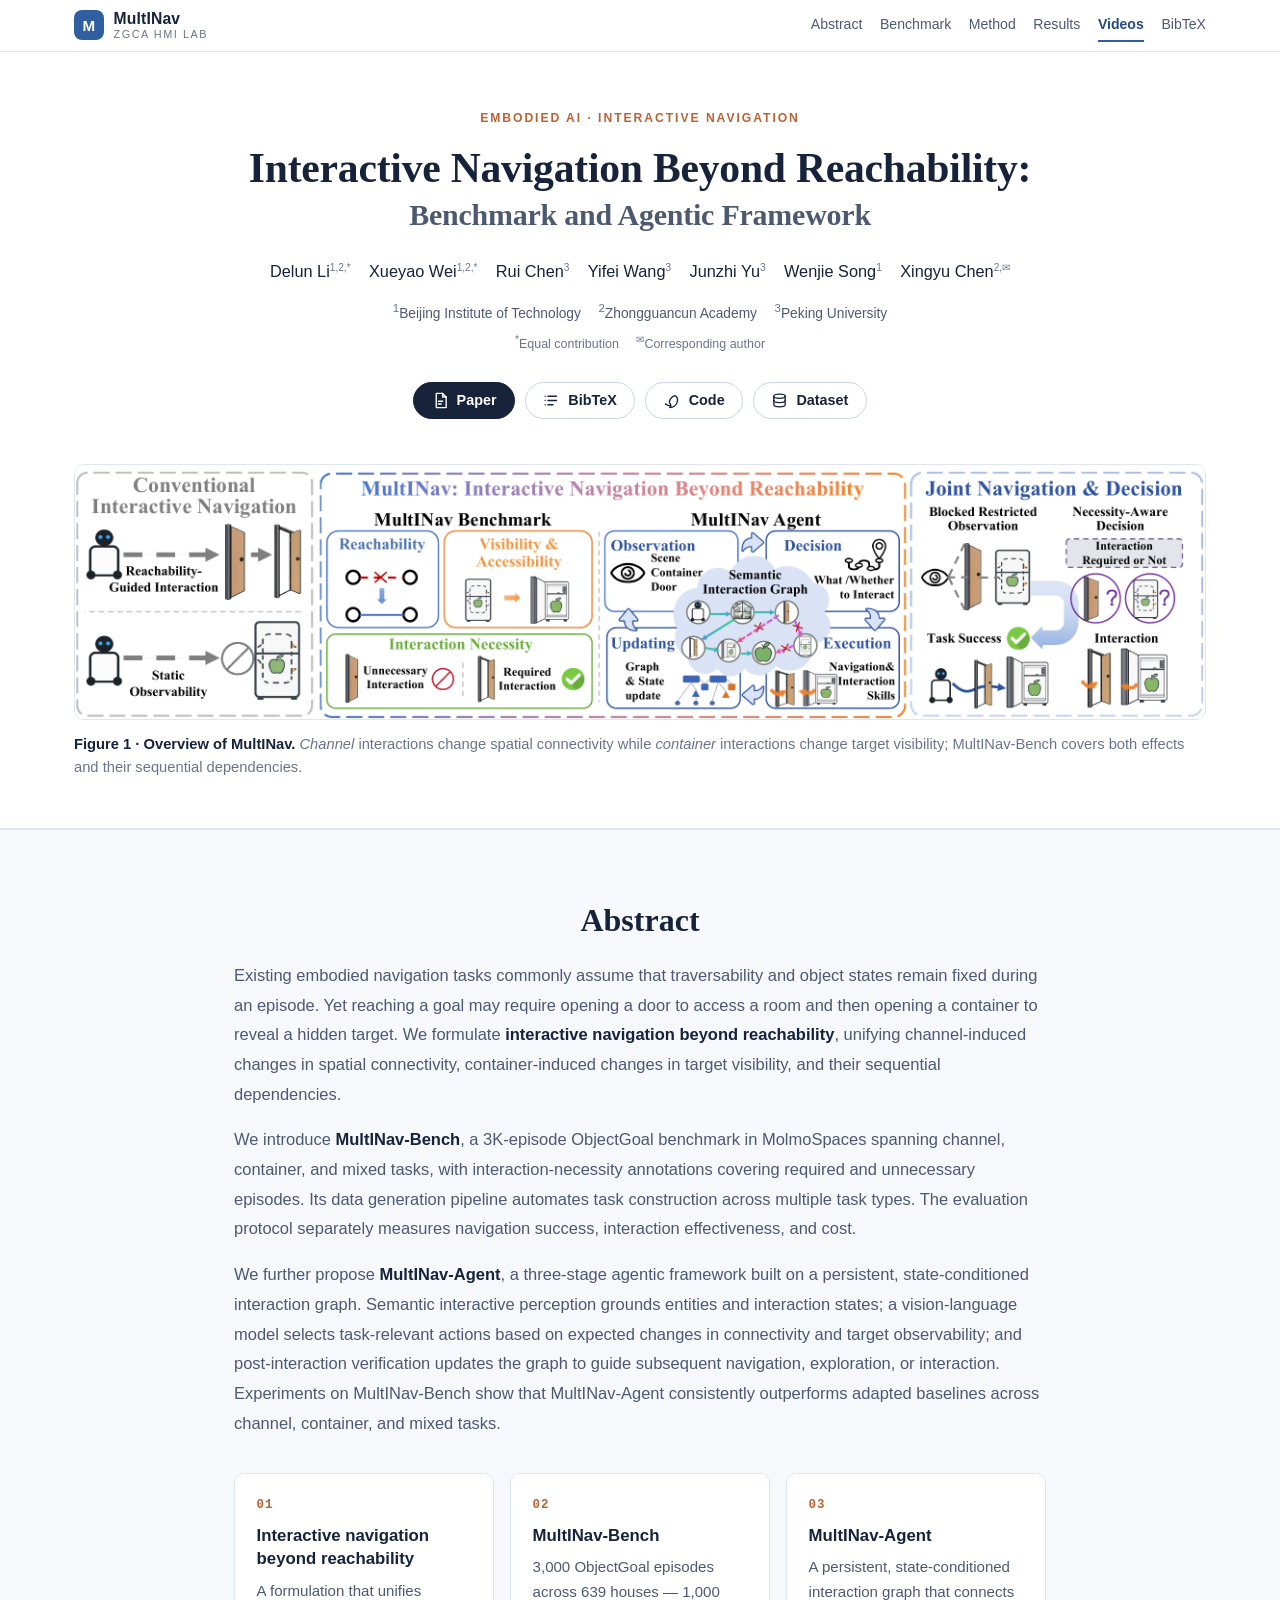
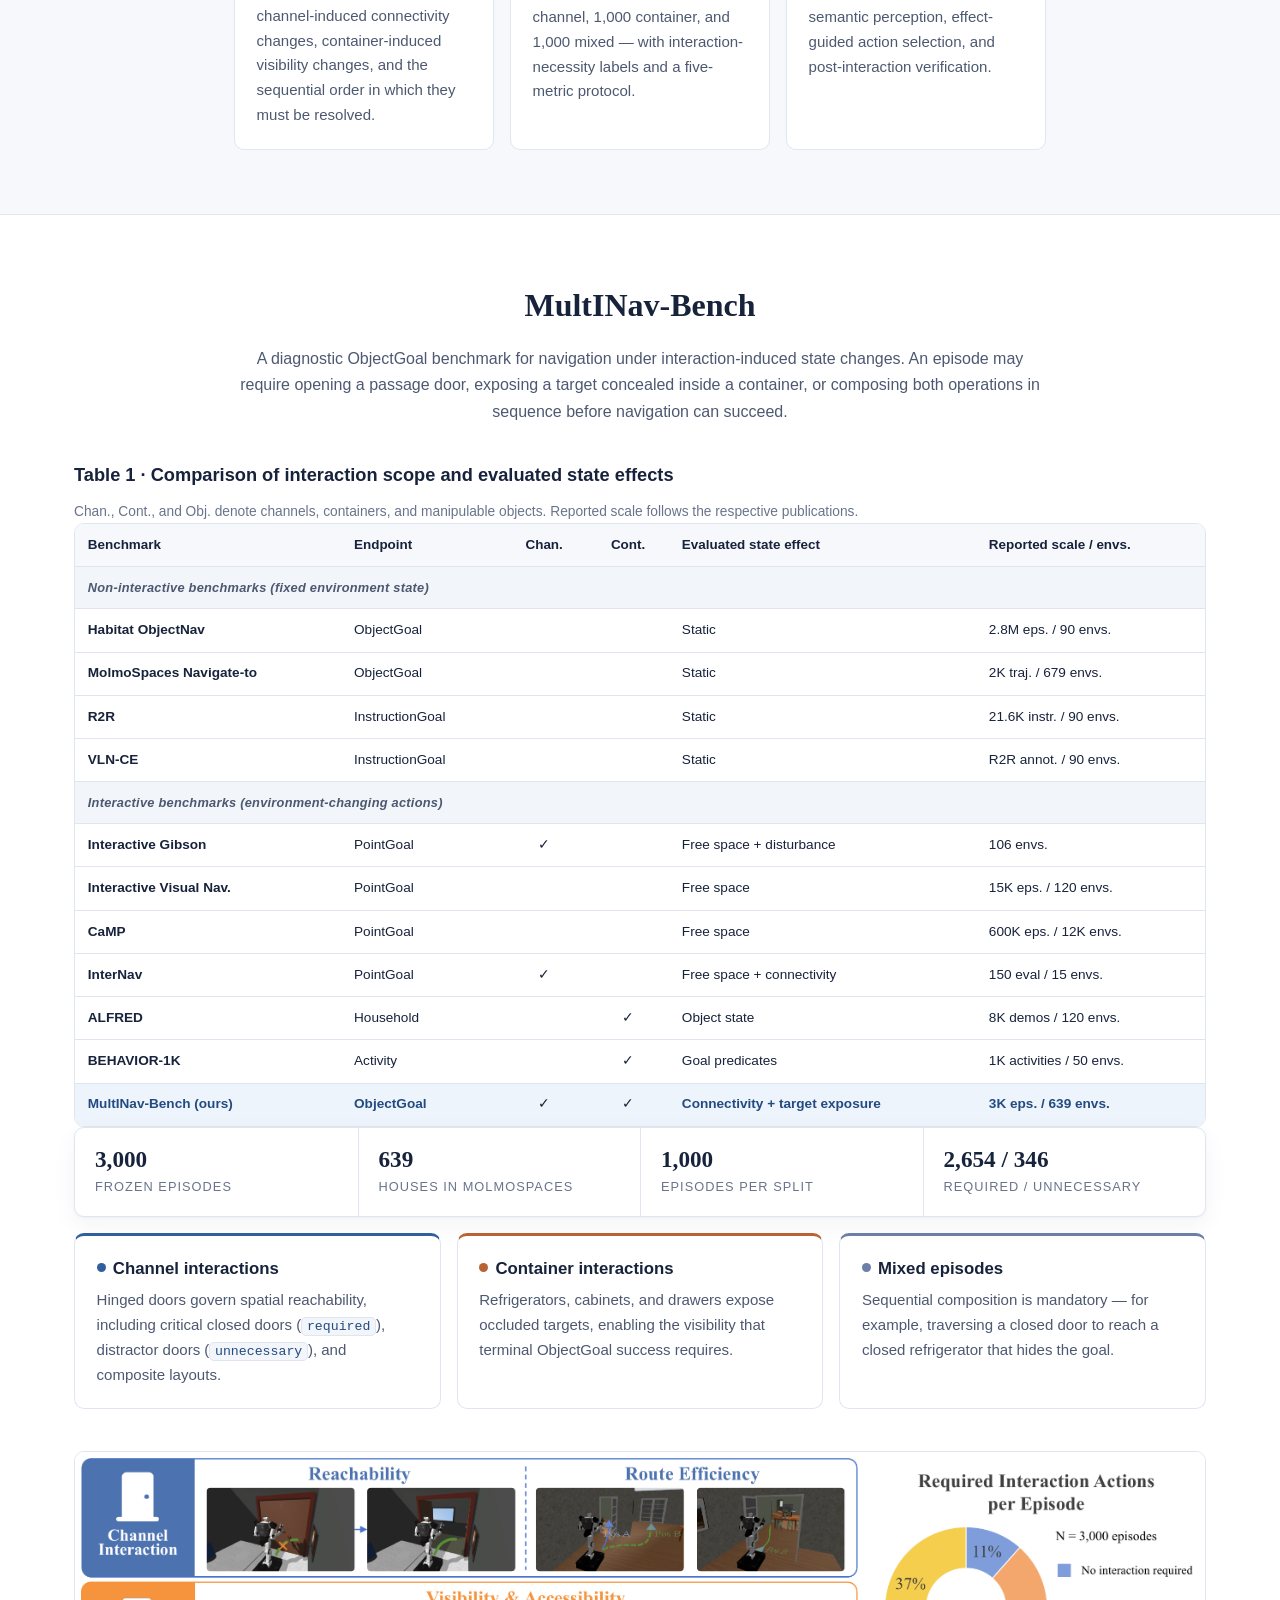
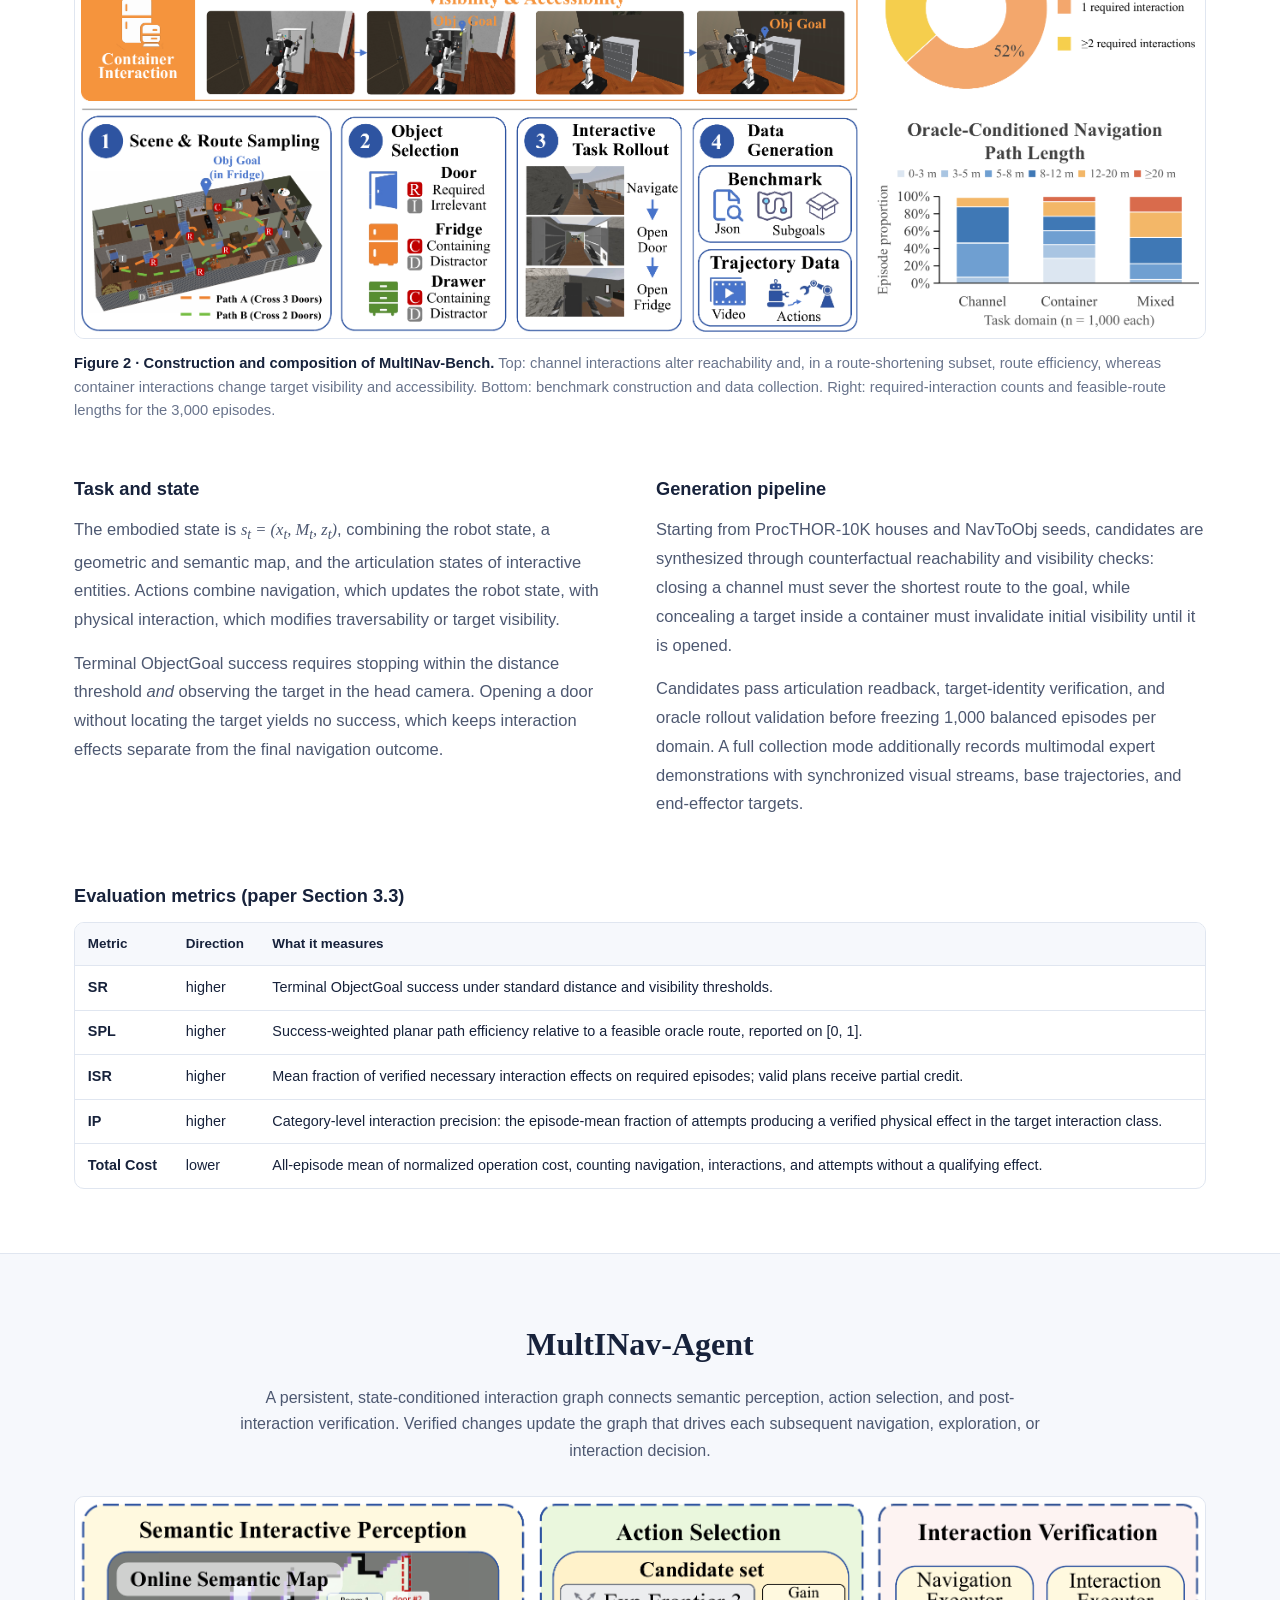
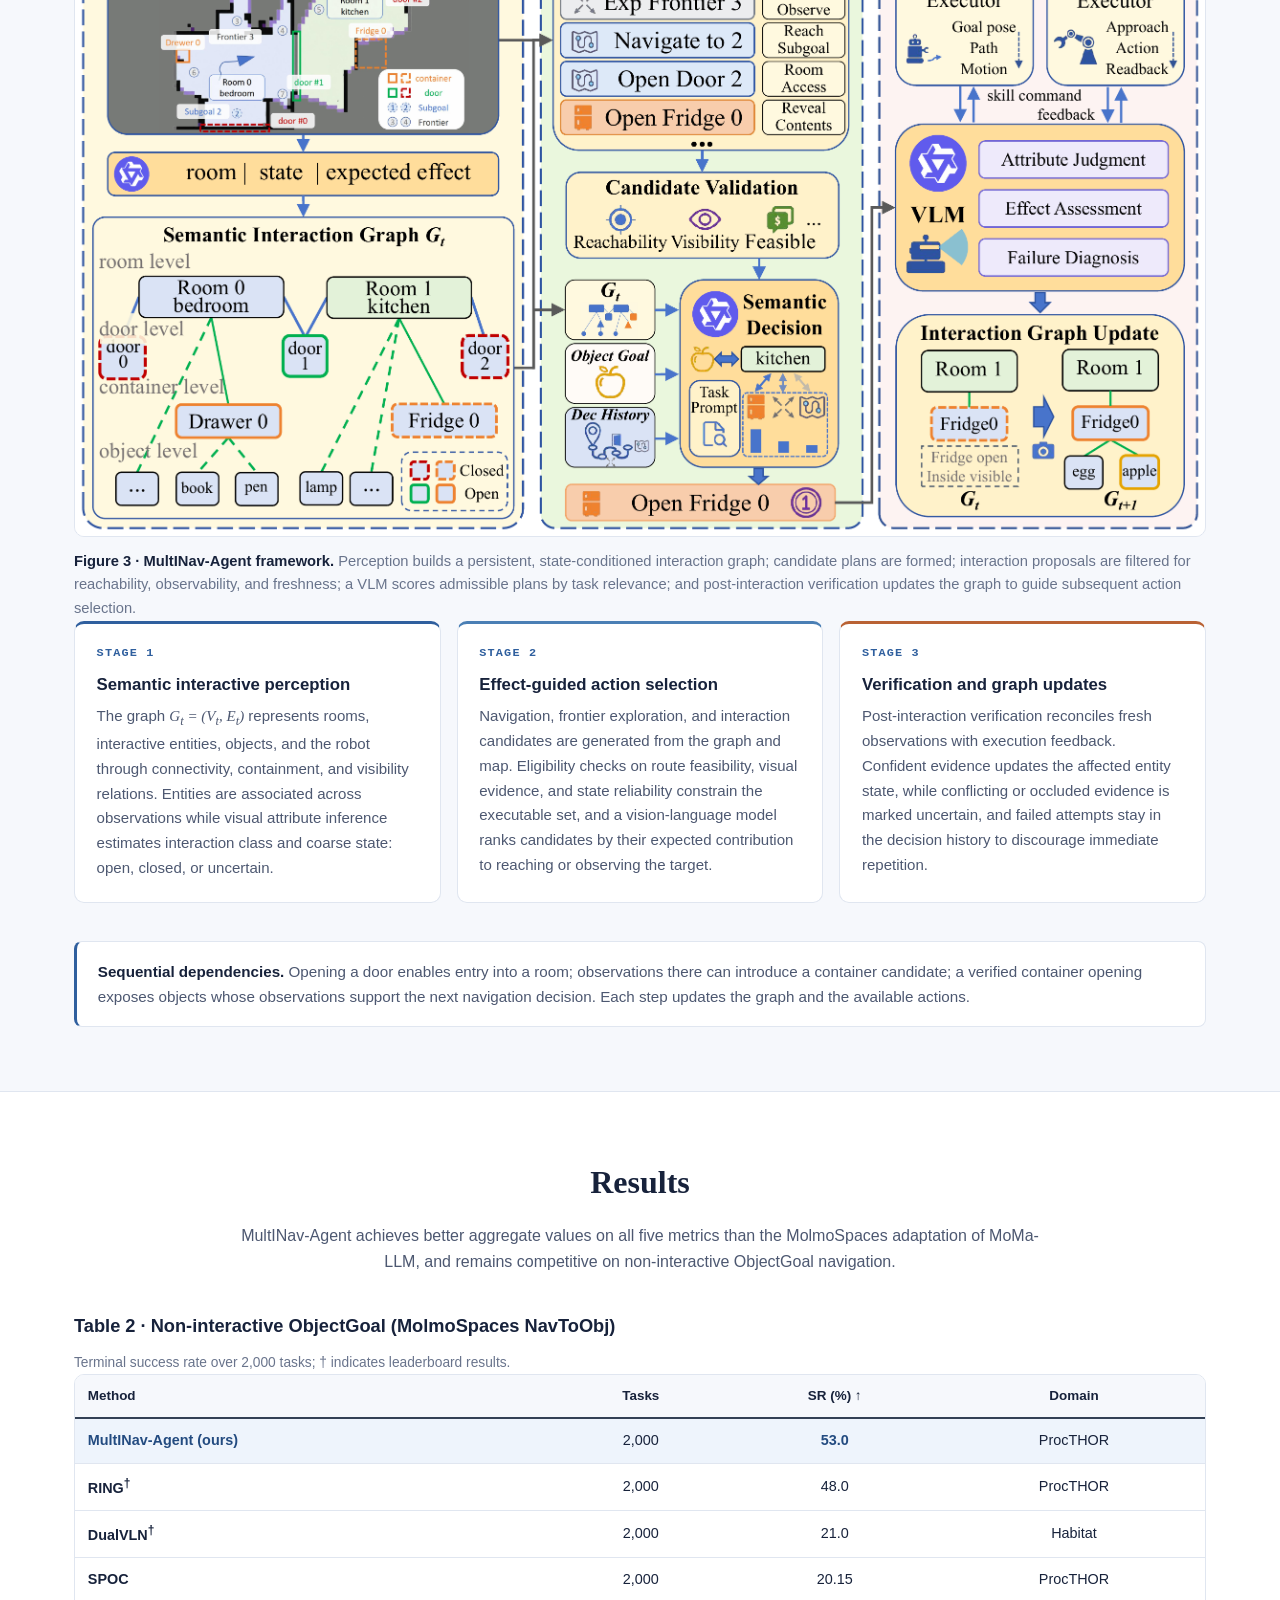
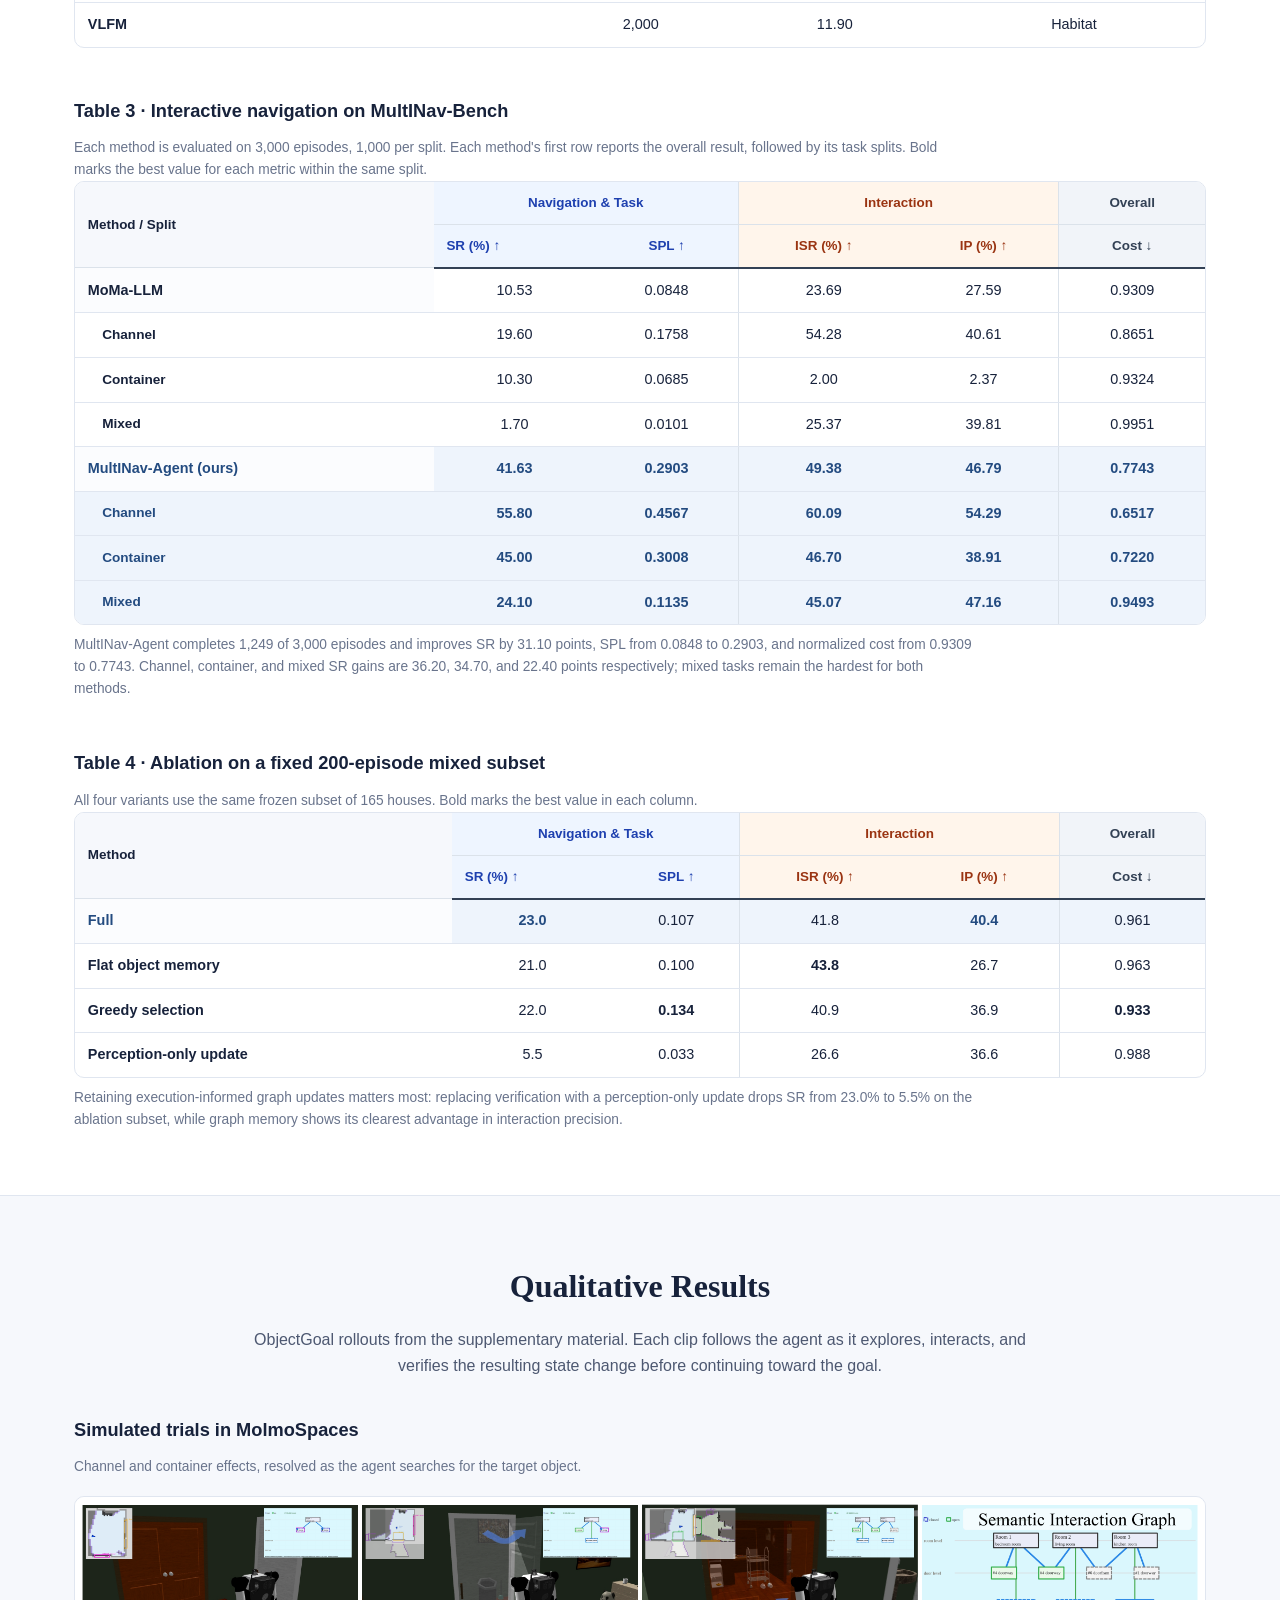
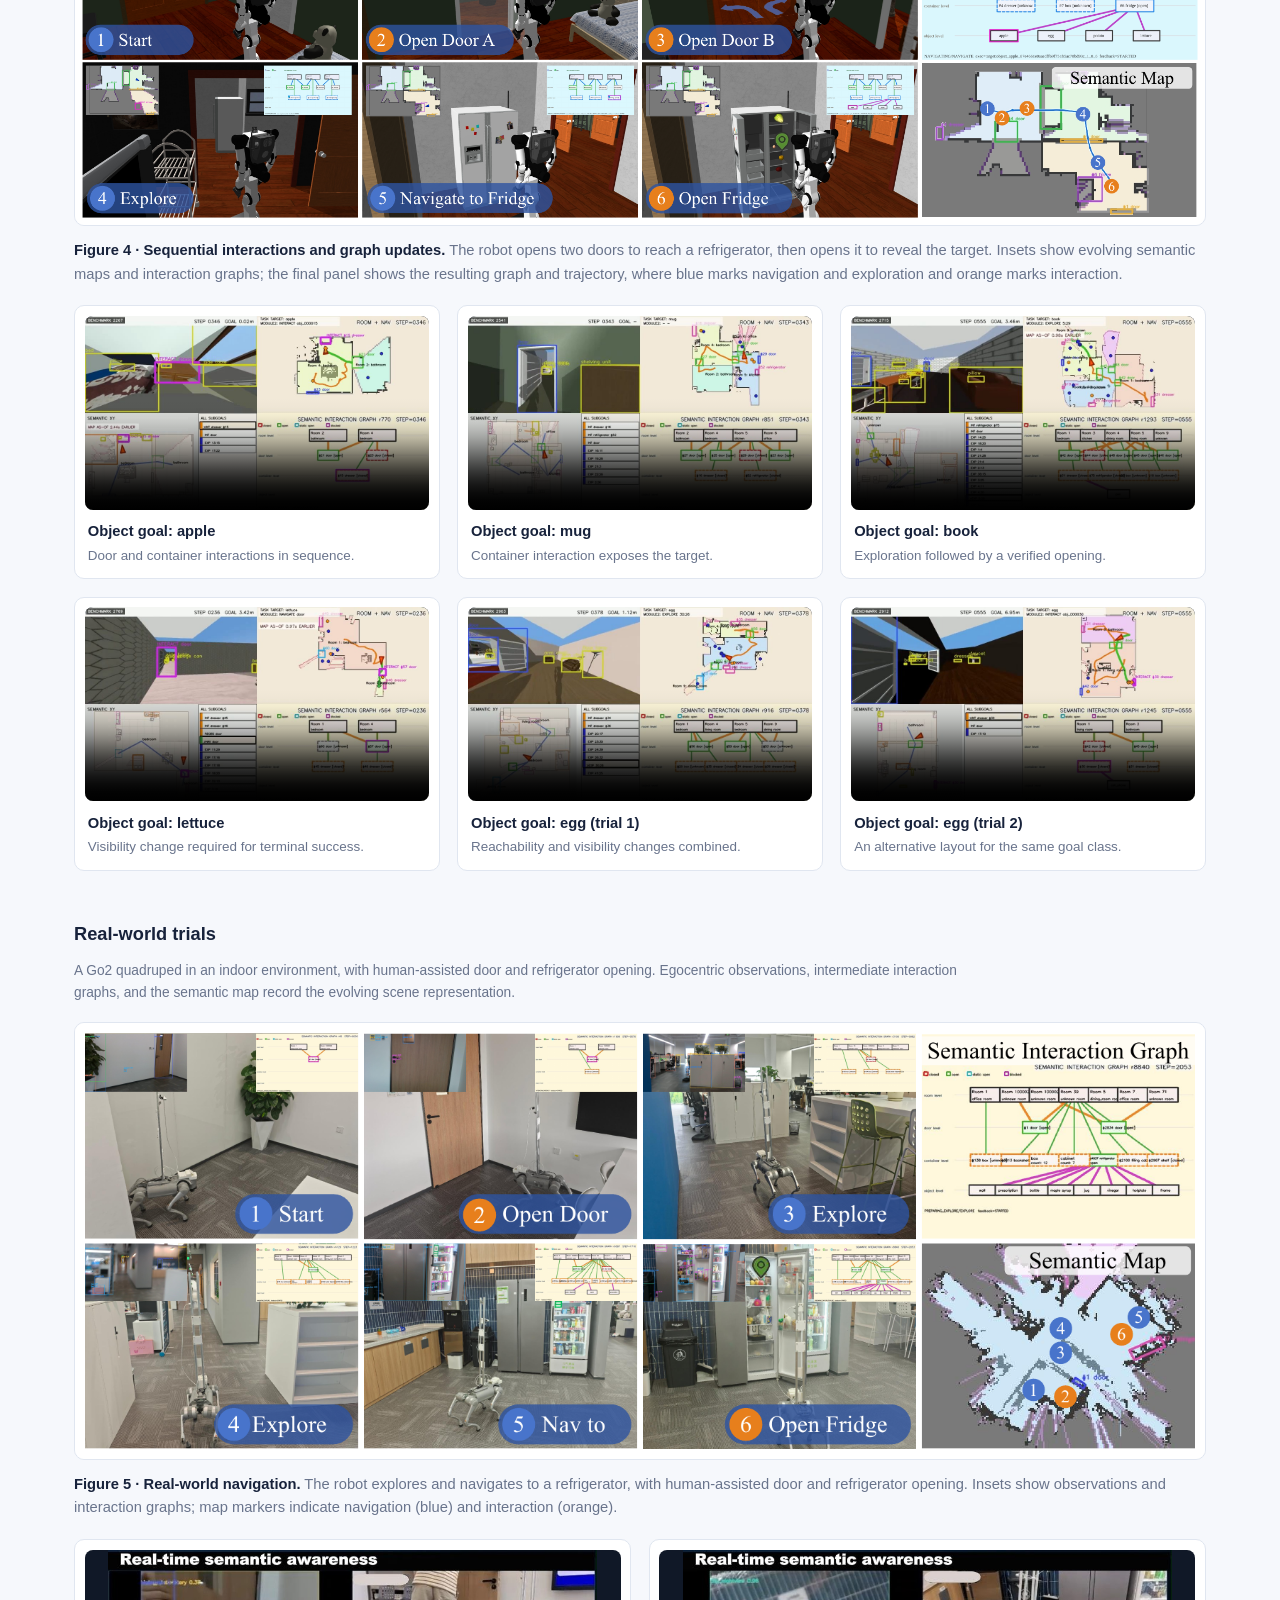
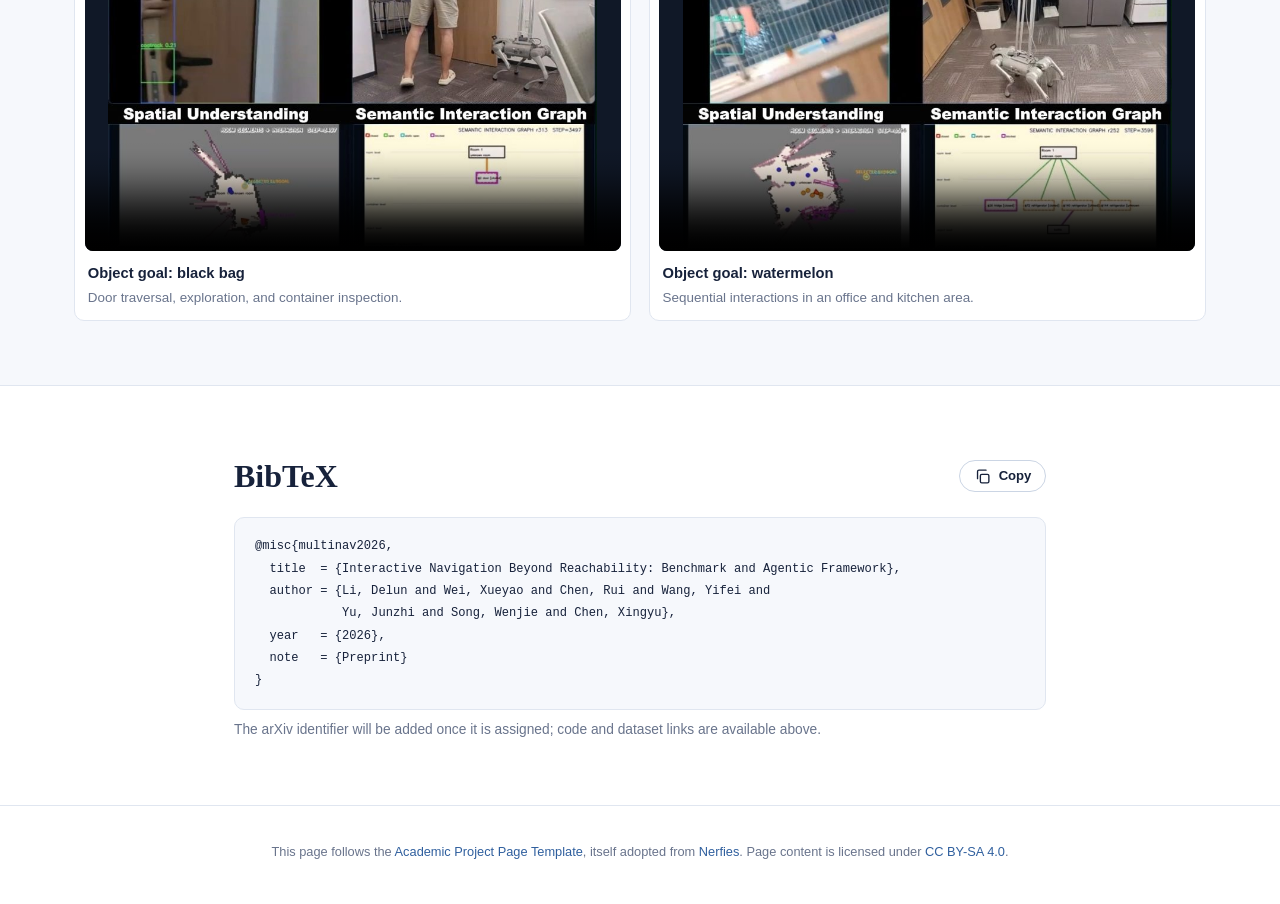
==== commit 91283a0c: "Fix Table 2, 3, and 4 column alignment, metric grouping, and styling" ====
--- a/site/index.html
+++ b/site/index.html
@@ -419,25 +419,23 @@
 
       <h3 class="sub-title">Table 2 &middot; Non-interactive ObjectGoal (MolmoSpaces NavToObj)</h3>
       <p class="table-note">
-        Terminal success rate over 2,000 tasks; leaderboard entries are marked in the paper.
-      </p>
-      <div class="table-narrow">
-        <div class="table-scroll" tabindex="0" role="region" aria-label="Table 2: non-interactive MolmoSpaces NavToObj results">
-          <table class="table table-results compact">
-            <thead>
-              <tr><th scope="col">Method</th><th scope="col">Tasks</th><th scope="col">SR (%) &uarr;</th><th scope="col">Domain</th></tr>
-            </thead>
-            <tbody>
-              <tr class="ours">
-                <th scope="row">MultINav-Agent (ours)</th><td>2,000</td><td><strong>53.0</strong></td><td>ProcTHOR</td>
-              </tr>
-              <tr><th scope="row">RING</th><td>2,000</td><td>48.0</td><td>ProcTHOR</td></tr>
-              <tr><th scope="row">DualVLN</th><td>2,000</td><td>21.0</td><td>Habitat</td></tr>
-              <tr><th scope="row">SPOC</th><td>2,000</td><td>20.15</td><td>ProcTHOR</td></tr>
-              <tr><th scope="row">VLFM</th><td>2,000</td><td>11.90</td><td>Habitat</td></tr>
-            </tbody>
-          </table>
-        </div>
+        Terminal success rate over 2,000 tasks; &dagger; indicates leaderboard results.
+      </p>
+      <div class="table-scroll" tabindex="0" role="region" aria-label="Table 2: non-interactive MolmoSpaces NavToObj results">
+        <table class="table table-results table-compact">
+          <thead>
+            <tr><th scope="col">Method</th><th scope="col">Tasks</th><th scope="col">SR (%) &uarr;</th><th scope="col">Domain</th></tr>
+          </thead>
+          <tbody>
+            <tr class="ours">
+              <th scope="row">MultINav-Agent (ours)</th><td>2,000</td><td><strong>53.0</strong></td><td>ProcTHOR</td>
+            </tr>
+            <tr><th scope="row">RING<sup>&dagger;</sup></th><td>2,000</td><td>48.0</td><td>ProcTHOR</td></tr>
+            <tr><th scope="row">DualVLN<sup>&dagger;</sup></th><td>2,000</td><td>21.0</td><td>Habitat</td></tr>
+            <tr><th scope="row">SPOC</th><td>2,000</td><td>20.15</td><td>ProcTHOR</td></tr>
+            <tr><th scope="row">VLFM</th><td>2,000</td><td>11.90</td><td>Habitat</td></tr>
+          </tbody>
+        </table>
       </div>
 
       <h3 class="sub-title mt-lg">Table 3 &middot; Interactive navigation on MultINav-Bench</h3>
@@ -451,49 +449,49 @@
             <tr>
               <th rowspan="2" scope="col">Method / Split</th>
               <th colspan="2" scope="colgroup" class="group-nav">Navigation &amp; Task</th>
-              <th colspan="2" scope="colgroup" class="group-int">Interaction</th>
-              <th rowspan="2" scope="col" class="group-cost">Overall</th>
+              <th colspan="2" scope="colgroup" class="group-int col-divider">Interaction</th>
+              <th scope="col" class="group-cost col-divider">Overall</th>
             </tr>
             <tr>
               <th scope="col" class="group-nav">SR (%) &uarr;</th>
-              <th scope="col">SPL &uarr;</th>
-              <th scope="col" class="group-int">ISR (%) &uarr;</th>
-              <th scope="col">IP (%) &uarr;</th>
-              <th scope="col">Cost &darr;</th>
+              <th scope="col" class="group-nav">SPL &uarr;</th>
+              <th scope="col" class="group-int col-divider">ISR (%) &uarr;</th>
+              <th scope="col" class="group-int">IP (%) &uarr;</th>
+              <th scope="col" class="group-cost col-divider">Cost &darr;</th>
             </tr>
           </thead>
           <tbody>
             <tr class="row-head">
               <th scope="row">MoMa-LLM</th>
-              <td>10.53</td><td>0.0848</td><td>23.69</td><td>27.59</td><td>0.9309</td>
+              <td>10.53</td><td>0.0848</td><td class="col-divider">23.69</td><td>27.59</td><td class="col-divider">0.9309</td>
             </tr>
             <tr class="row-sub">
               <th scope="row">Channel</th>
-              <td>19.60</td><td>0.1758</td><td>54.28</td><td>40.61</td><td>0.8651</td>
+              <td>19.60</td><td>0.1758</td><td class="col-divider">54.28</td><td>40.61</td><td class="col-divider">0.8651</td>
             </tr>
             <tr class="row-sub">
               <th scope="row">Container</th>
-              <td>10.30</td><td>0.0685</td><td>2.00</td><td>2.37</td><td>0.9324</td>
+              <td>10.30</td><td>0.0685</td><td class="col-divider">2.00</td><td>2.37</td><td class="col-divider">0.9324</td>
             </tr>
             <tr class="row-sub">
               <th scope="row">Mixed</th>
-              <td>1.70</td><td>0.0101</td><td>25.37</td><td>39.81</td><td>0.9951</td>
+              <td>1.70</td><td>0.0101</td><td class="col-divider">25.37</td><td>39.81</td><td class="col-divider">0.9951</td>
             </tr>
             <tr class="row-head ours">
               <th scope="row">MultINav-Agent (ours)</th>
-              <td><strong>41.63</strong></td><td><strong>0.2903</strong></td><td><strong>49.38</strong></td><td><strong>46.79</strong></td><td><strong>0.7743</strong></td>
+              <td><strong>41.63</strong></td><td><strong>0.2903</strong></td><td class="col-divider"><strong>49.38</strong></td><td><strong>46.79</strong></td><td class="col-divider"><strong>0.7743</strong></td>
             </tr>
             <tr class="row-sub ours">
               <th scope="row">Channel</th>
-              <td>55.80</td><td>0.4567</td><td>60.09</td><td>54.29</td><td>0.6517</td>
+              <td><strong>55.80</strong></td><td><strong>0.4567</strong></td><td class="col-divider"><strong>60.09</strong></td><td><strong>54.29</strong></td><td class="col-divider"><strong>0.6517</strong></td>
             </tr>
             <tr class="row-sub ours">
               <th scope="row">Container</th>
-              <td>45.00</td><td>0.3008</td><td>46.70</td><td>38.91</td><td>0.7220</td>
+              <td><strong>45.00</strong></td><td><strong>0.3008</strong></td><td class="col-divider"><strong>46.70</strong></td><td><strong>38.91</strong></td><td class="col-divider"><strong>0.7220</strong></td>
             </tr>
             <tr class="row-sub ours">
               <th scope="row">Mixed</th>
-              <td>24.10</td><td>0.1135</td><td>45.07</td><td>47.16</td><td>0.9493</td>
+              <td><strong>24.10</strong></td><td><strong>0.1135</strong></td><td class="col-divider"><strong>45.07</strong></td><td><strong>47.16</strong></td><td class="col-divider"><strong>0.9493</strong></td>
             </tr>
           </tbody>
         </table>
@@ -514,33 +512,33 @@
             <tr>
               <th rowspan="2" scope="col">Method</th>
               <th colspan="2" scope="colgroup" class="group-nav">Navigation &amp; Task</th>
-              <th colspan="2" scope="colgroup" class="group-int">Interaction</th>
-              <th rowspan="2" scope="col" class="group-cost">Overall</th>
+              <th colspan="2" scope="colgroup" class="group-int col-divider">Interaction</th>
+              <th scope="col" class="group-cost col-divider">Overall</th>
             </tr>
             <tr>
               <th scope="col" class="group-nav">SR (%) &uarr;</th>
-              <th scope="col">SPL &uarr;</th>
-              <th scope="col" class="group-int">ISR (%) &uarr;</th>
-              <th scope="col">IP (%) &uarr;</th>
-              <th scope="col">Cost &darr;</th>
+              <th scope="col" class="group-nav">SPL &uarr;</th>
+              <th scope="col" class="group-int col-divider">ISR (%) &uarr;</th>
+              <th scope="col" class="group-int">IP (%) &uarr;</th>
+              <th scope="col" class="group-cost col-divider">Cost &darr;</th>
             </tr>
           </thead>
           <tbody>
             <tr class="row-head ours">
               <th scope="row">Full</th>
-              <td><strong>23.0</strong></td><td>0.107</td><td>41.8</td><td><strong>40.4</strong></td><td>0.961</td>
+              <td><strong>23.0</strong></td><td>0.107</td><td class="col-divider">41.8</td><td><strong>40.4</strong></td><td class="col-divider">0.961</td>
             </tr>
             <tr>
               <th scope="row">Flat object memory</th>
-              <td>21.0</td><td>0.100</td><td><strong>43.8</strong></td><td>26.7</td><td>0.963</td>
+              <td>21.0</td><td>0.100</td><td class="col-divider"><strong>43.8</strong></td><td>26.7</td><td class="col-divider">0.963</td>
             </tr>
             <tr>
               <th scope="row">Greedy selection</th>
-              <td>22.0</td><td><strong>0.134</strong></td><td>40.9</td><td>36.9</td><td><strong>0.933</strong></td>
+              <td>22.0</td><td><strong>0.134</strong></td><td class="col-divider">40.9</td><td>36.9</td><td class="col-divider"><strong>0.933</strong></td>
             </tr>
             <tr>
               <th scope="row">Perception-only update</th>
-              <td>5.5</td><td>0.033</td><td>26.6</td><td>36.6</td><td>0.988</td>
+              <td>5.5</td><td>0.033</td><td class="col-divider">26.6</td><td>36.6</td><td class="col-divider">0.988</td>
             </tr>
           </tbody>
         </table>
--- a/site/static/css/index.css
+++ b/site/static/css/index.css
@@ -527,9 +527,16 @@
 .table-results td { text-align: center; }
 .table-results tbody th { text-align: left; white-space: nowrap; }
 
-.table-results thead .group-nav { background: var(--blue-soft); }
-.table-results thead .group-int { background: var(--orange-soft); }
-.table-results thead .group-cost { background: #eef1f7; }
+.table-results thead .group-nav { background: #eef5ff; color: #1e40af; }
+.table-results thead .group-int { background: #fff5eb; color: #9a3412; }
+.table-results thead .group-cost { background: #f1f4f9; color: #334155; }
+
+.table-results thead tr:first-child th { border-bottom: 1px solid #dbe2ea; }
+.table-results thead tr:last-child th { border-bottom: 2px solid #334155; }
+
+.col-divider {
+  border-left: 1px solid #dbe2ea !important;
+}
 
 .row-head th { background: #fbfcfe; }
 .row-sub th { padding-left: 1.7rem; font-weight: 500; color: var(--ink-soft); font-size: 0.85rem; }
@@ -538,6 +545,15 @@
 .table tr.ours strong { color: var(--blue-deep); }
 
 .table.compact { min-width: 460px; }
+.table.table-compact { min-width: 100%; }
+@media (max-width: 560px) {
+  .table.table-compact { min-width: 100%; width: 100%; }
+  .table.table-compact th,
+  .table.table-compact td {
+    padding: 0.45rem 0.25rem;
+    font-size: 0.78rem;
+  }
+}
 
 .table-bench { min-width: 900px; font-size: 0.85rem; }
 .table-bench .c { text-align: center; }
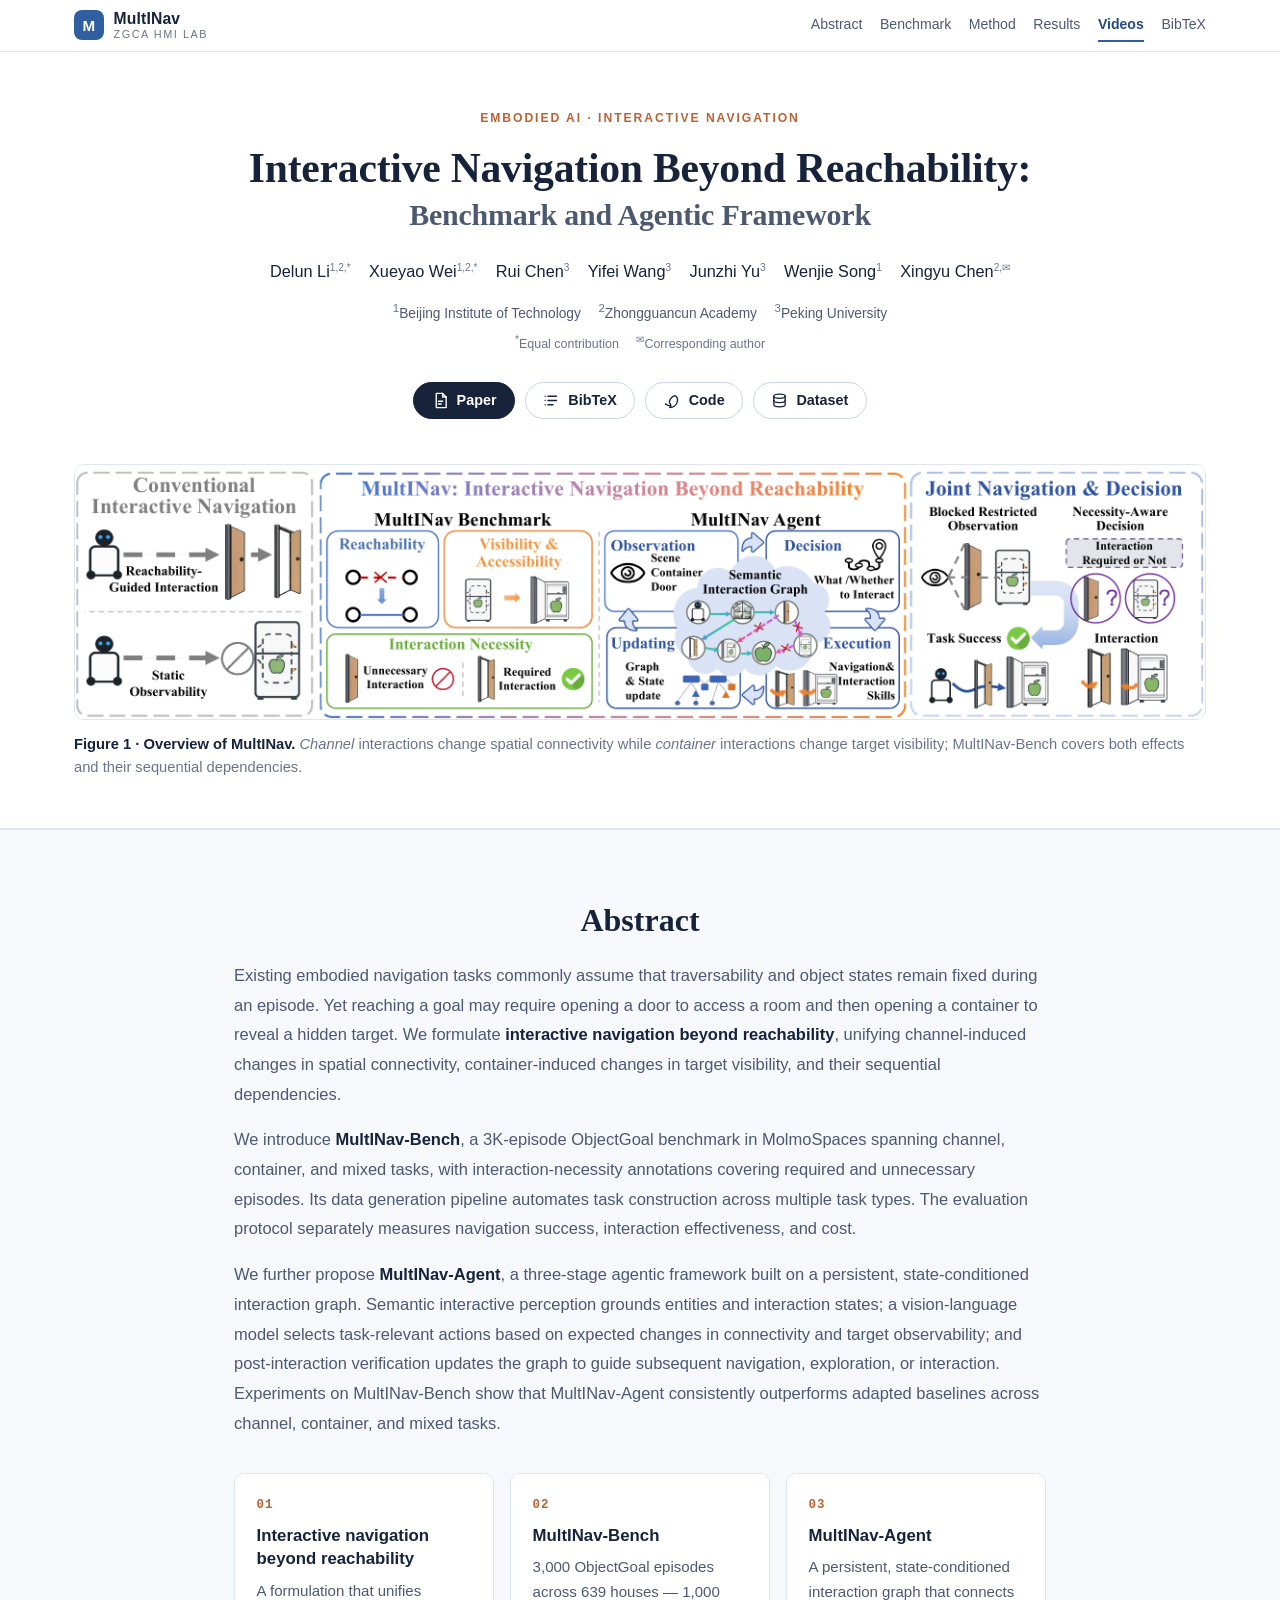
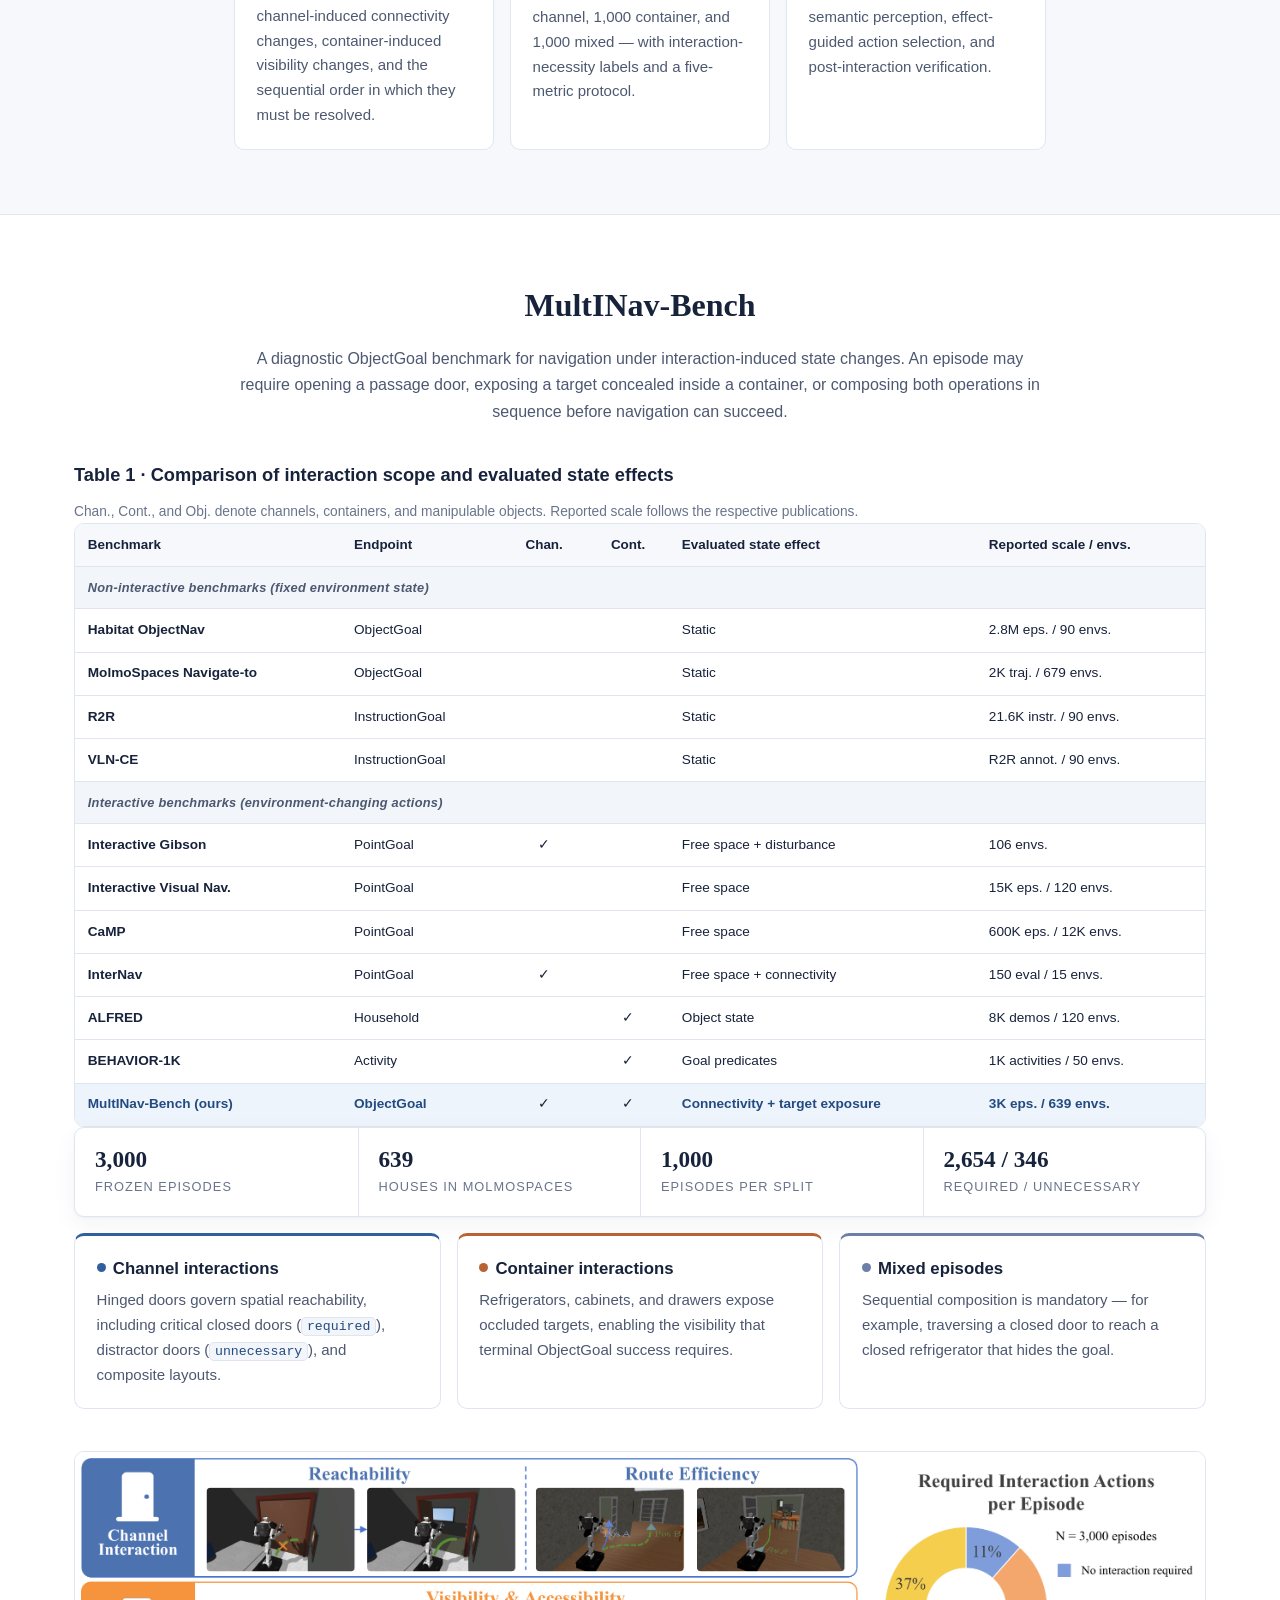
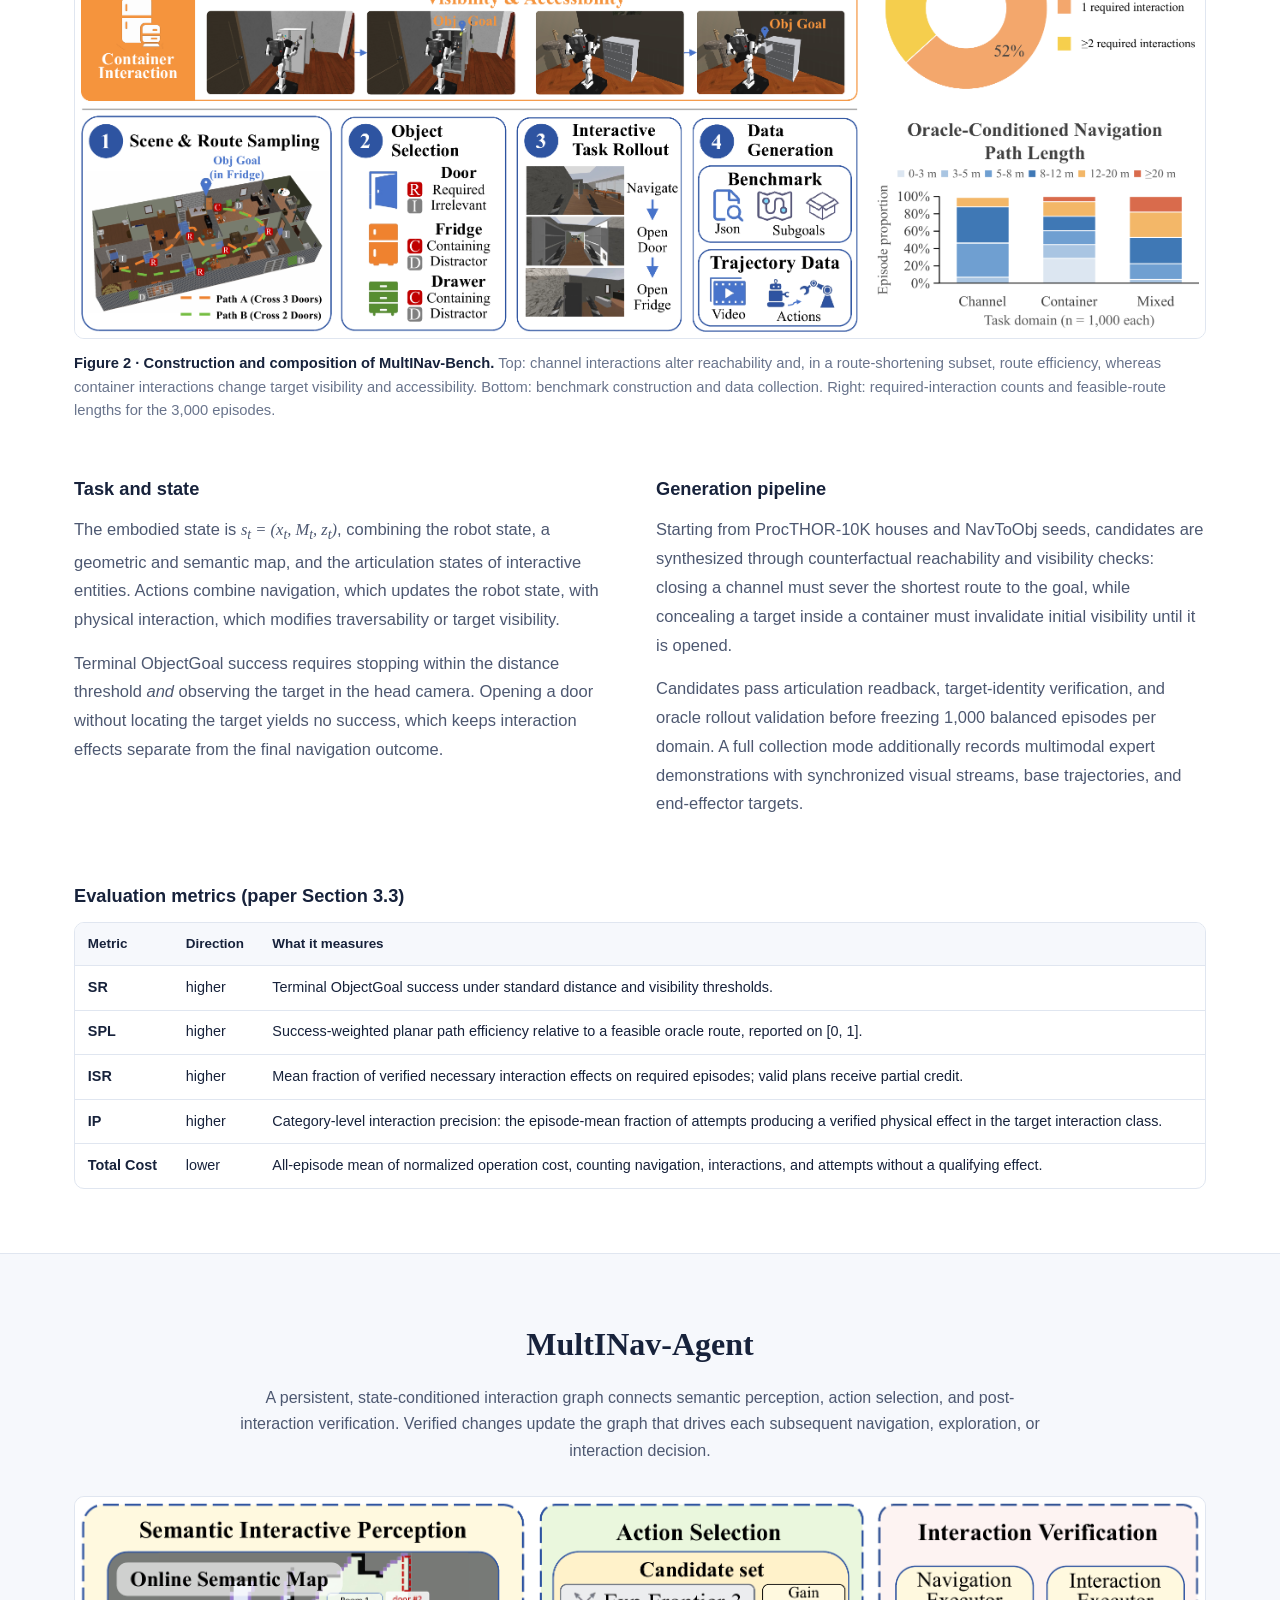
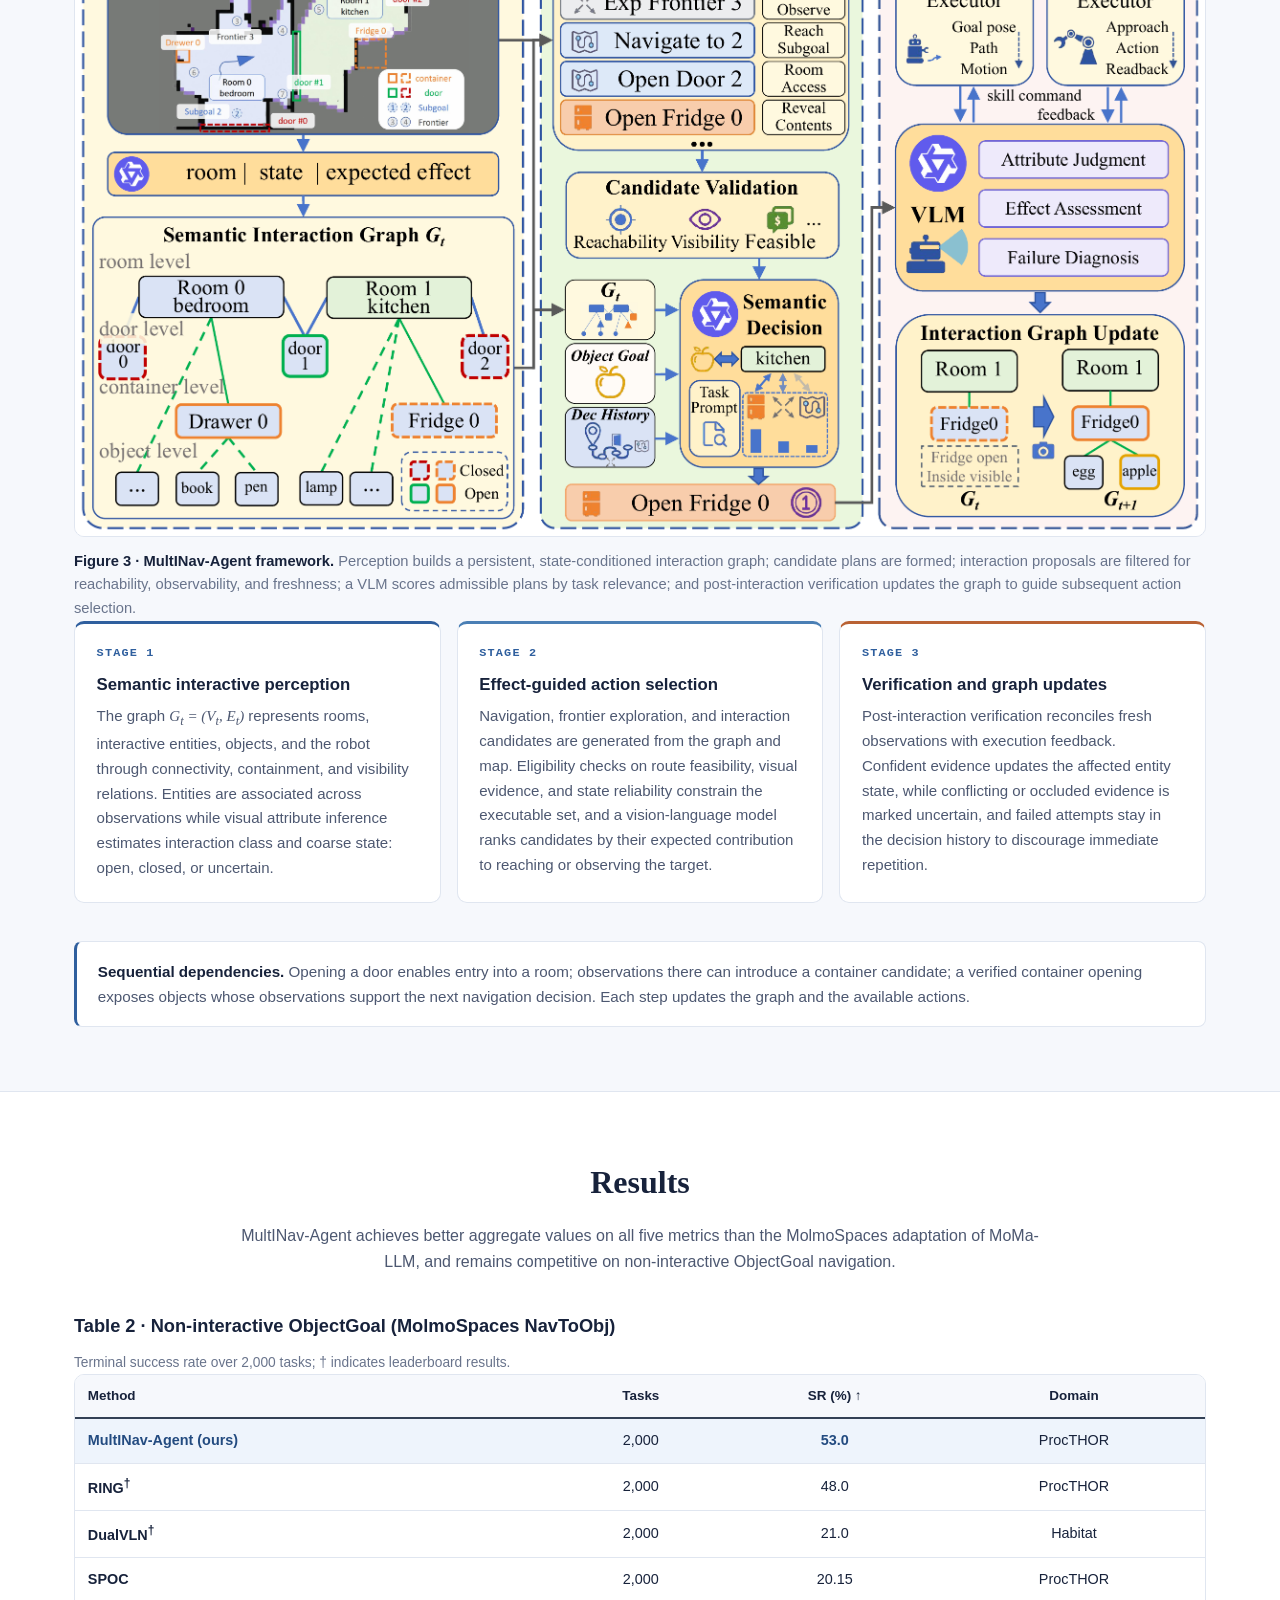
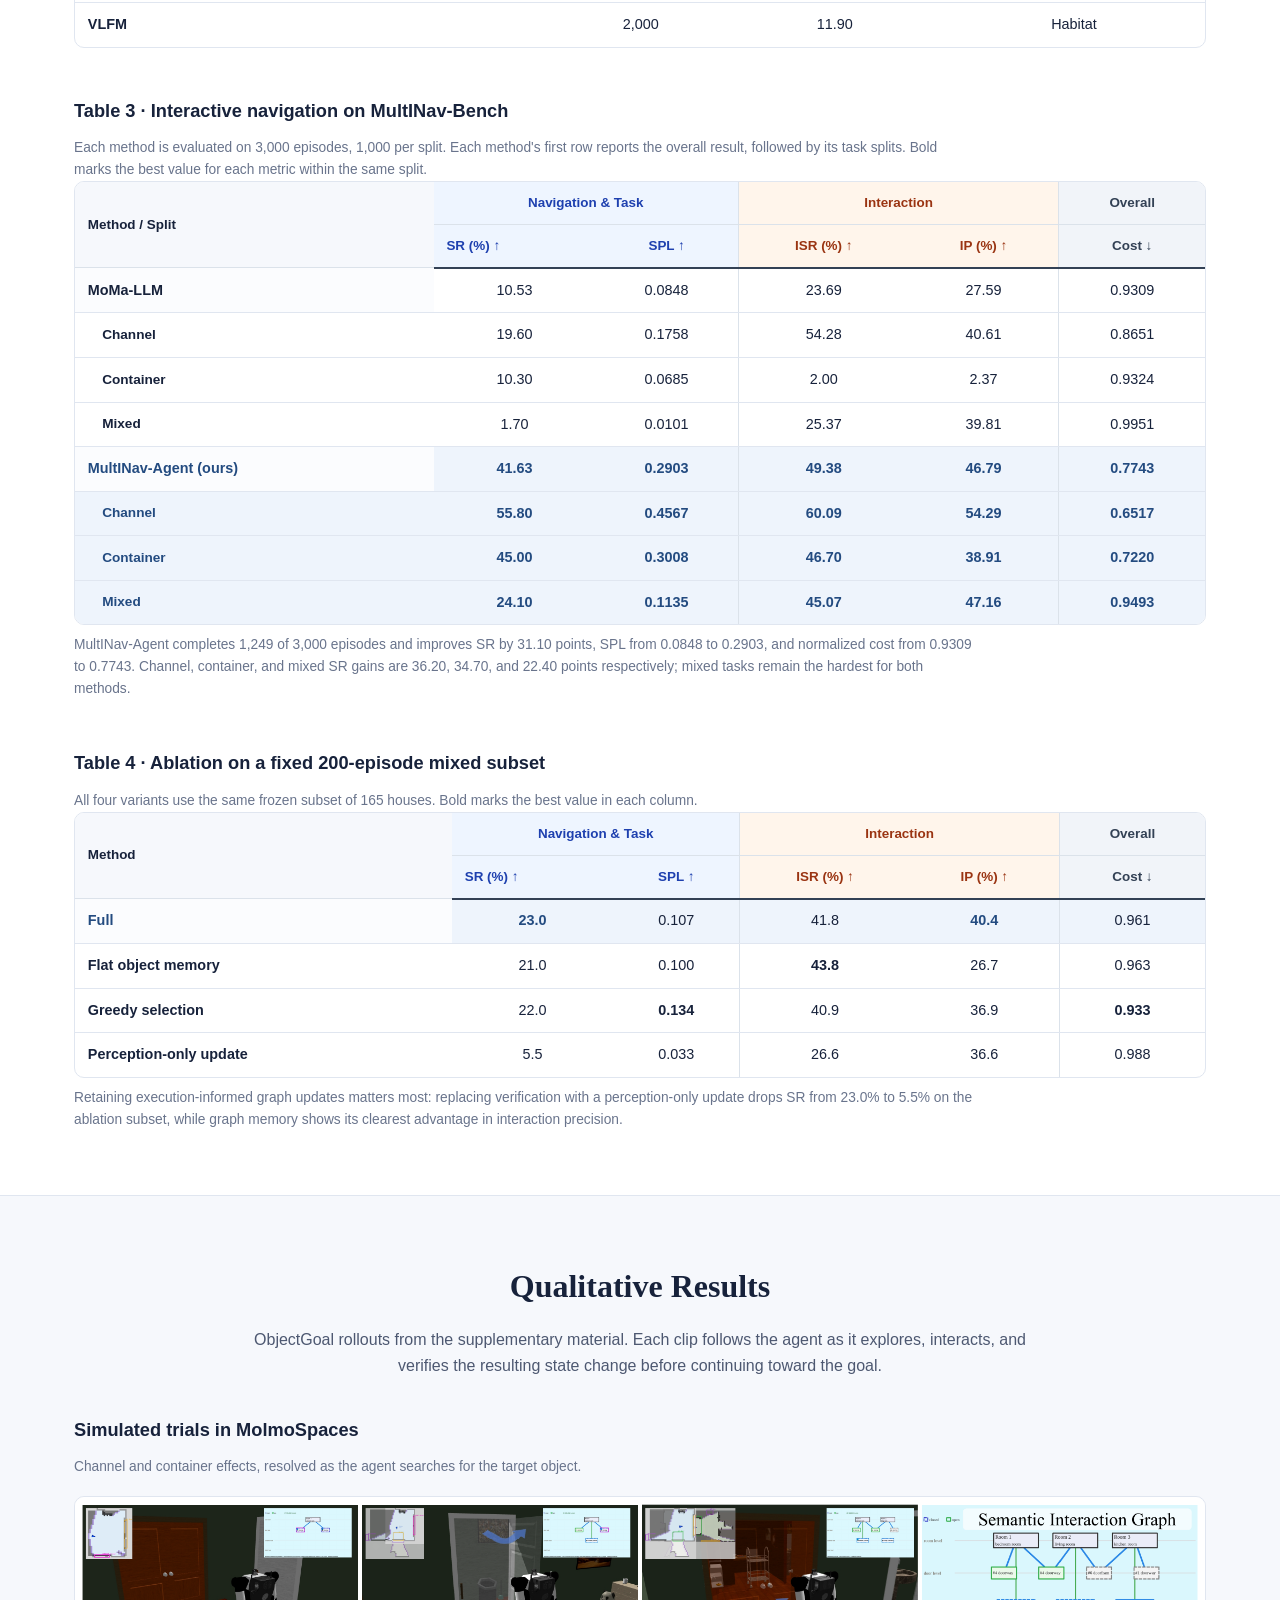
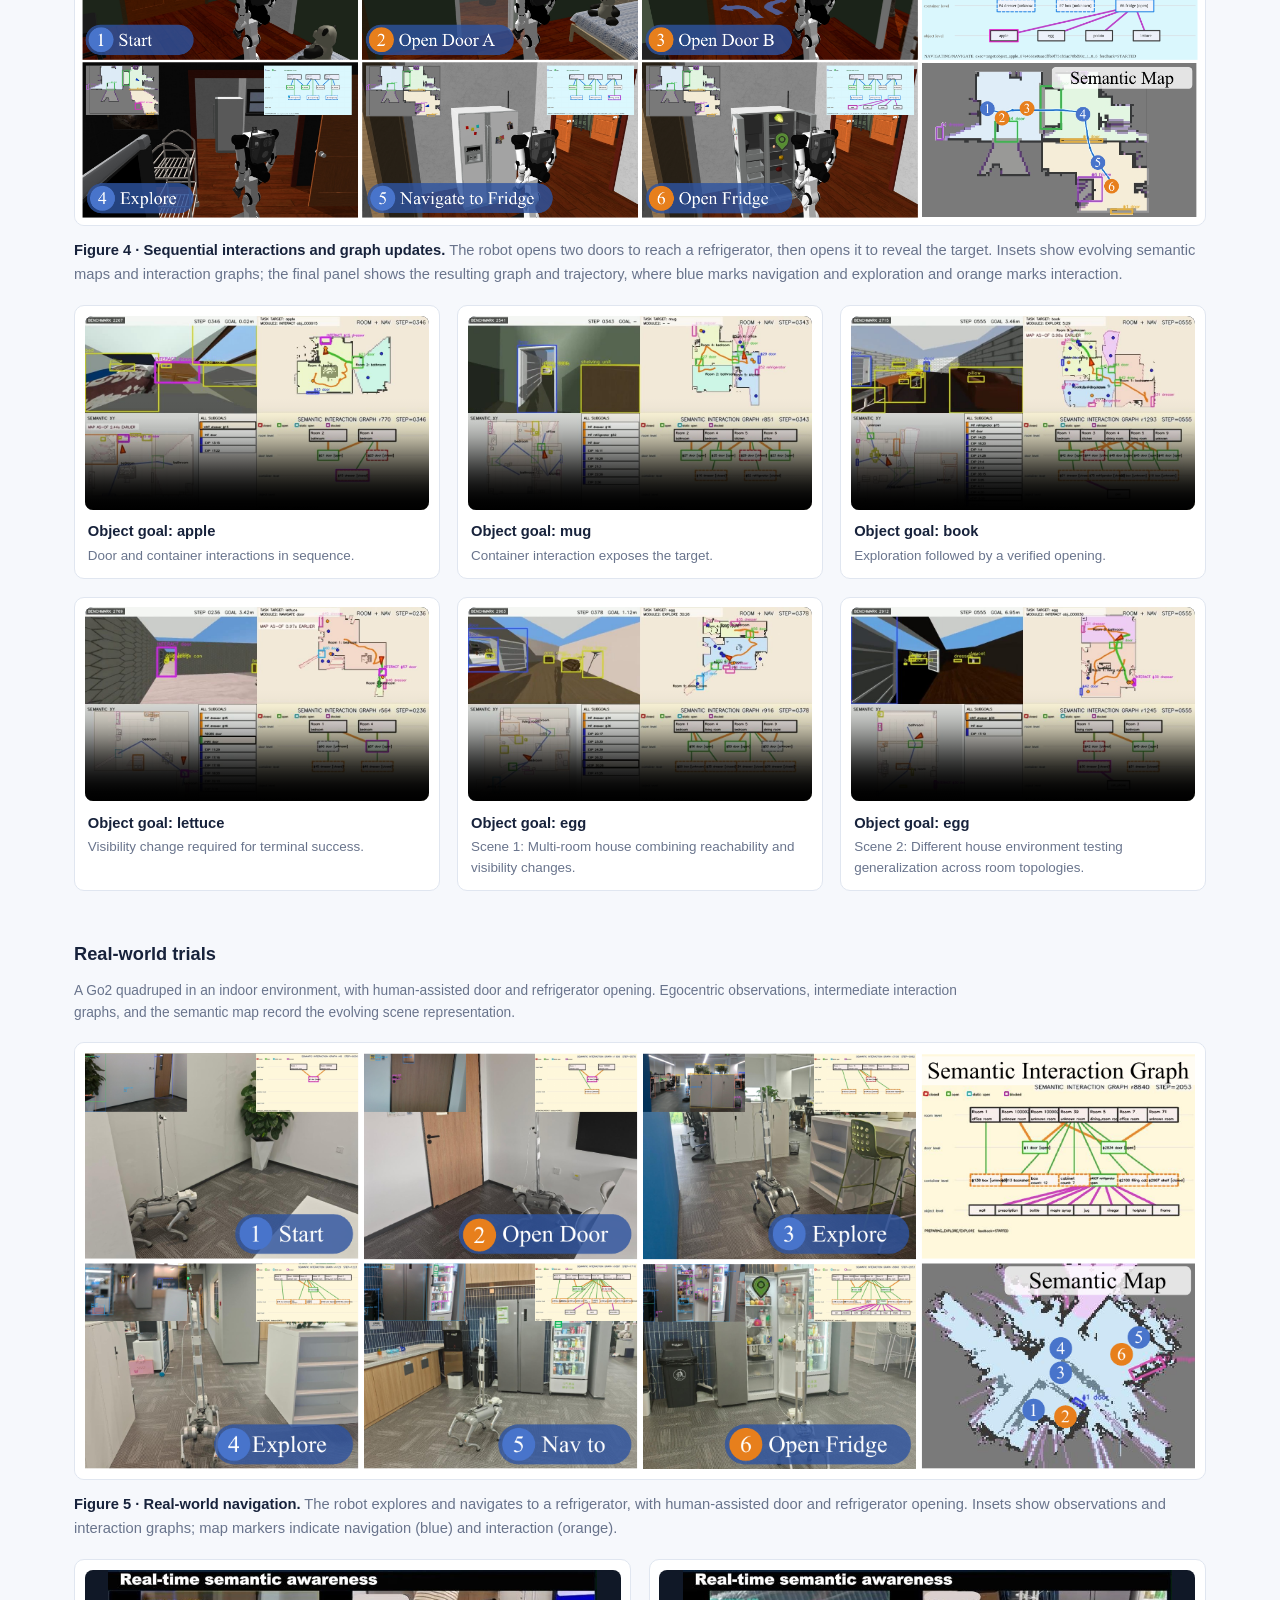
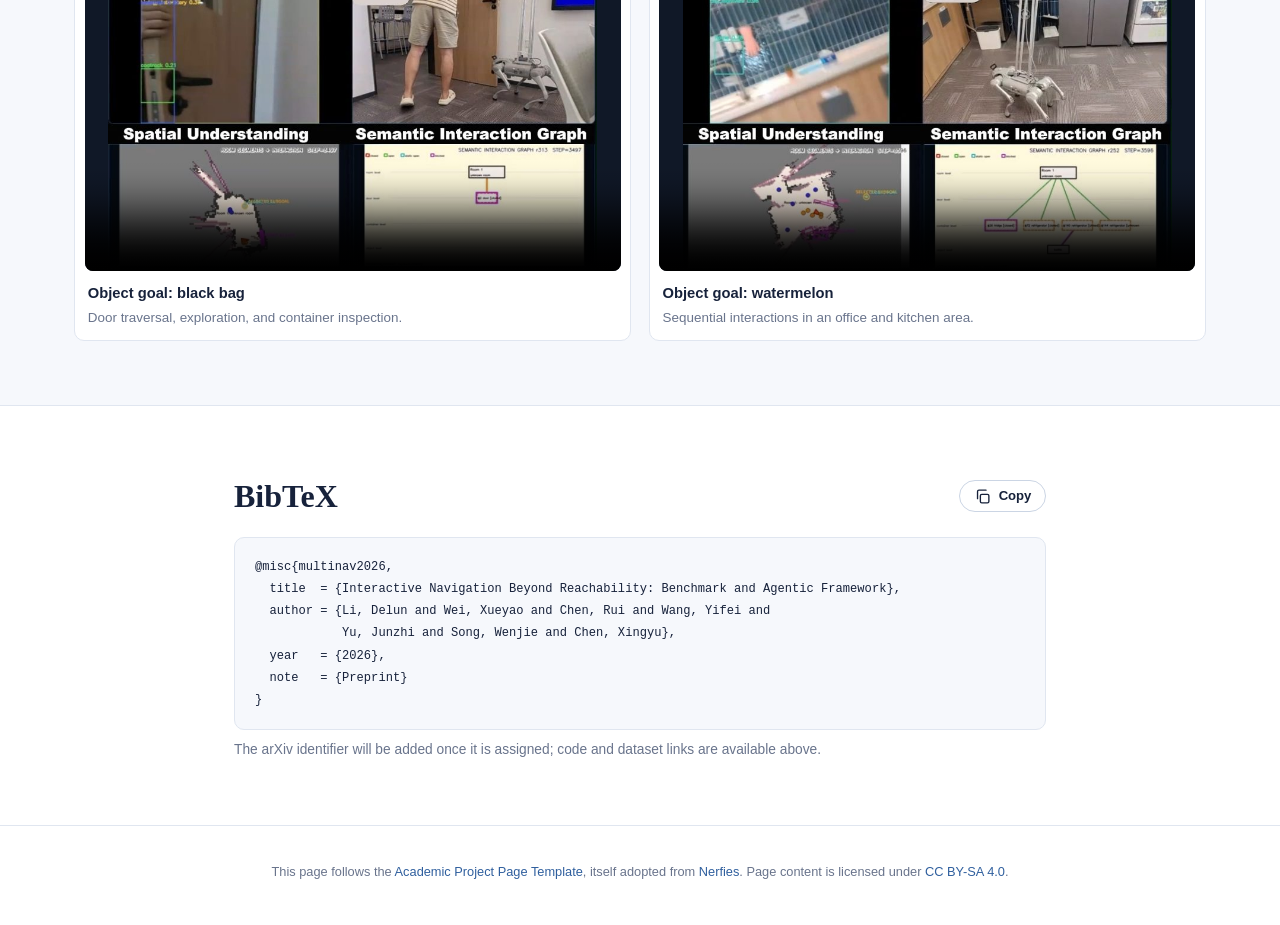
==== commit fca405ec: "Update egg video captions to reflect distinct scenes without trial numbering" ====
--- a/site/index.html
+++ b/site/index.html
@@ -615,8 +615,8 @@
             <source src="static/videos/sim_egg_1.mp4" type="video/mp4">
           </video>
           <figcaption>
-            <strong>Object goal: egg (trial 1)</strong>
-            <span>Reachability and visibility changes combined.</span>
+            <strong>Object goal: egg</strong>
+            <span>Scene 1: Multi-room house combining reachability and visibility changes.</span>
           </figcaption>
         </figure>
         <figure class="video-card">
@@ -624,8 +624,8 @@
             <source src="static/videos/sim_egg_2.mp4" type="video/mp4">
           </video>
           <figcaption>
-            <strong>Object goal: egg (trial 2)</strong>
-            <span>An alternative layout for the same goal class.</span>
+            <strong>Object goal: egg</strong>
+            <span>Scene 2: Different house environment testing generalization across room topologies.</span>
           </figcaption>
         </figure>
       </div>
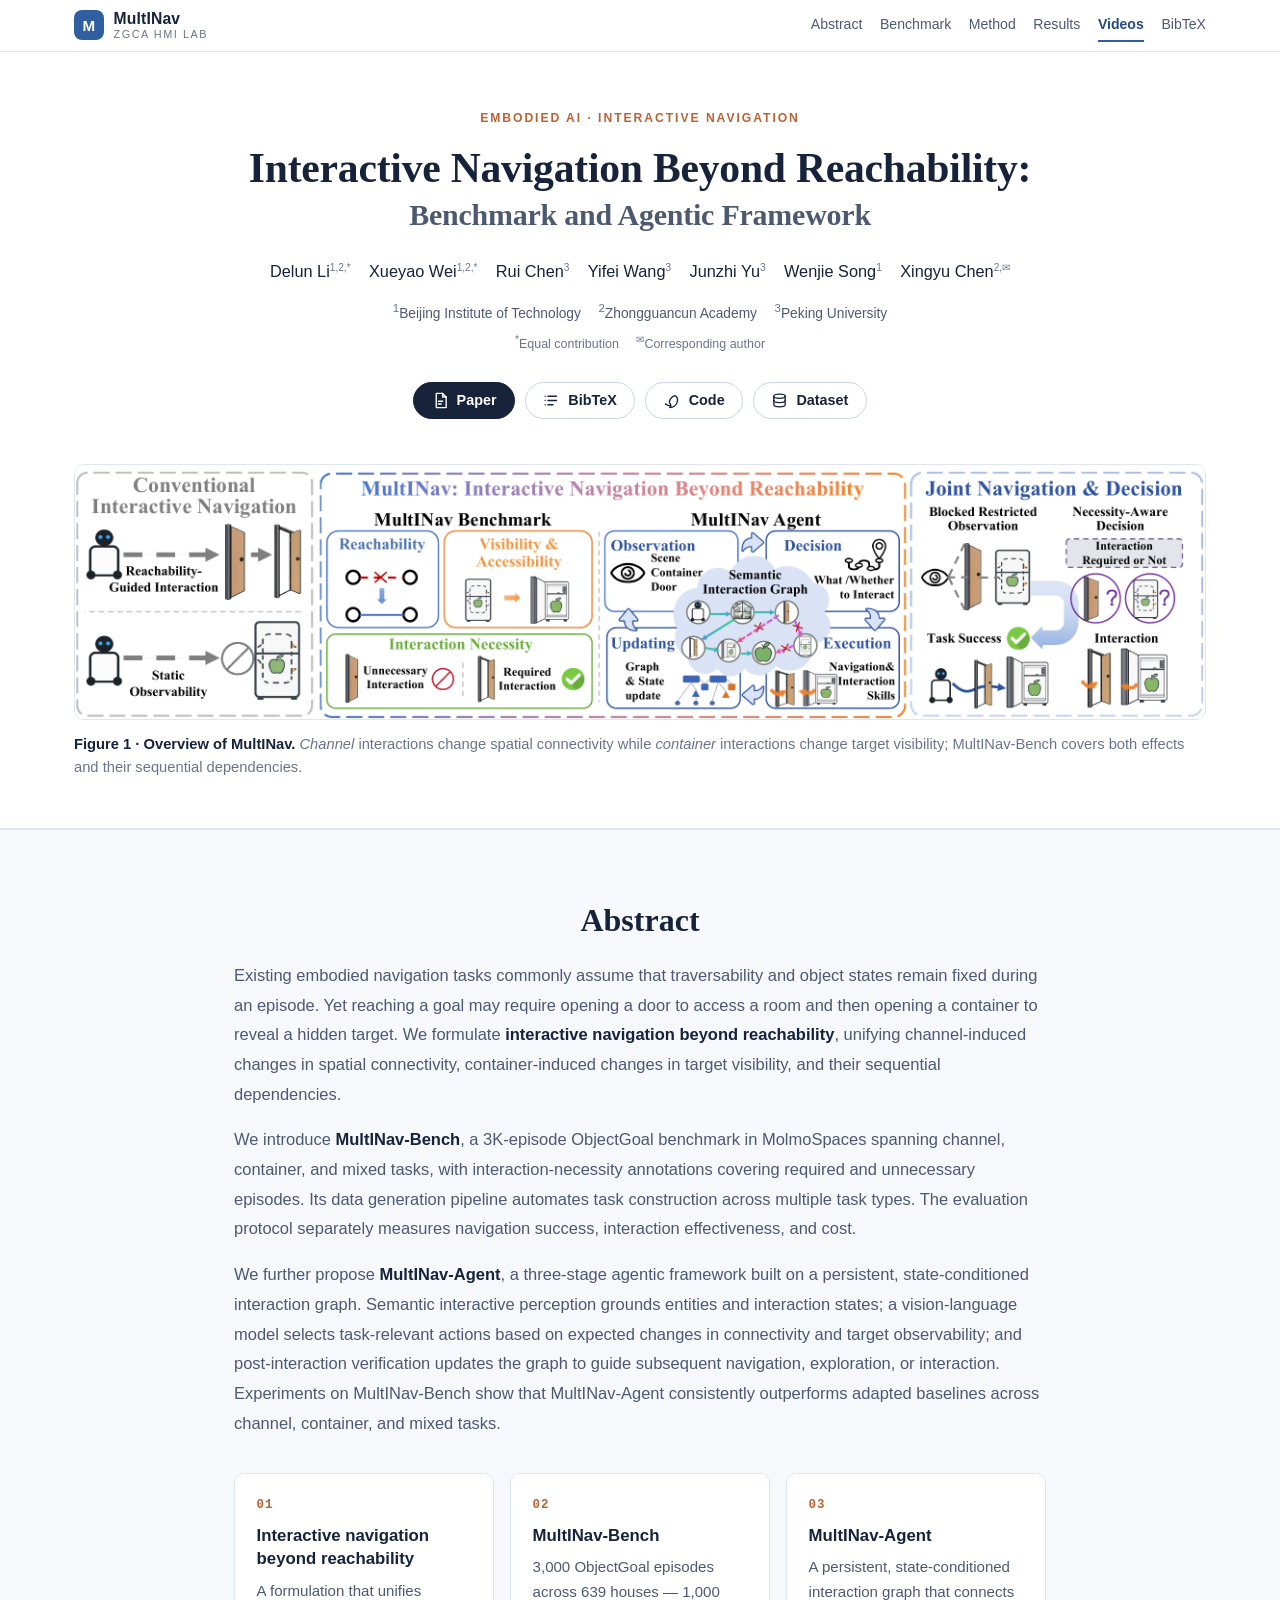
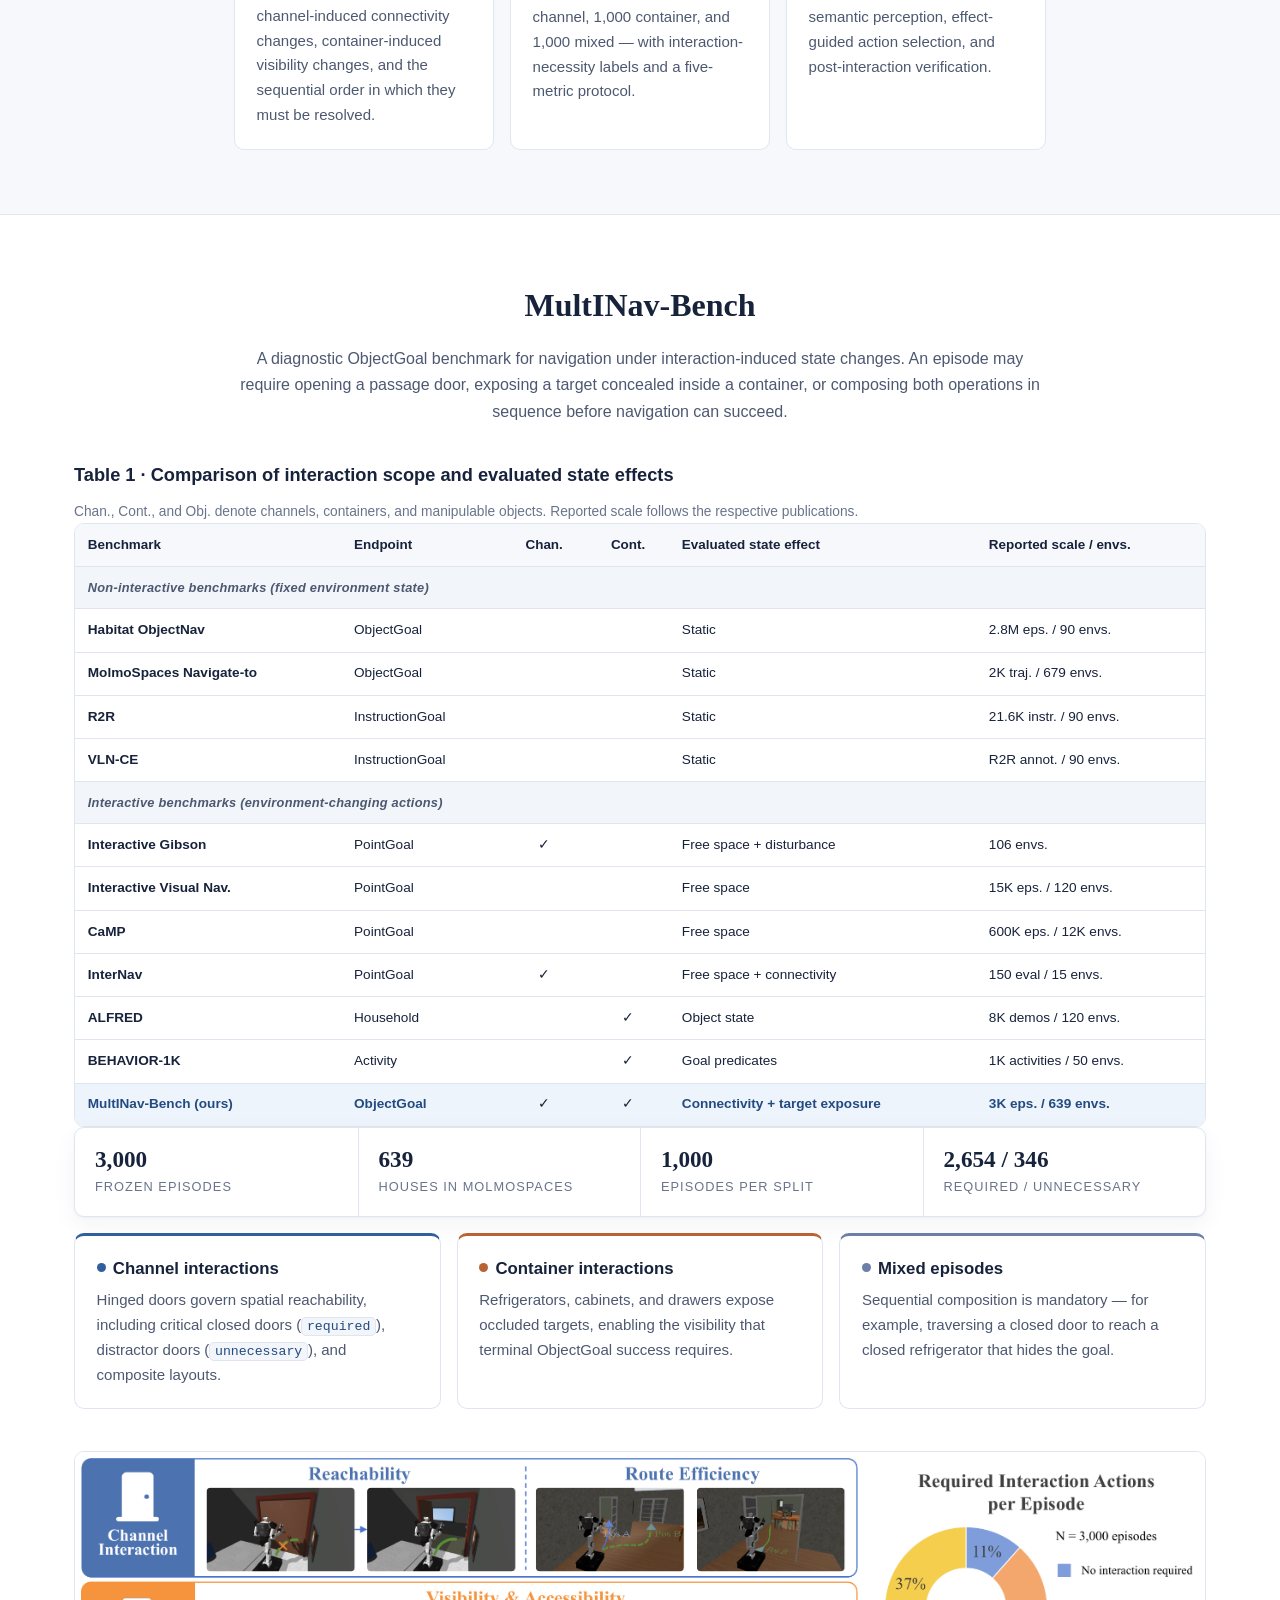
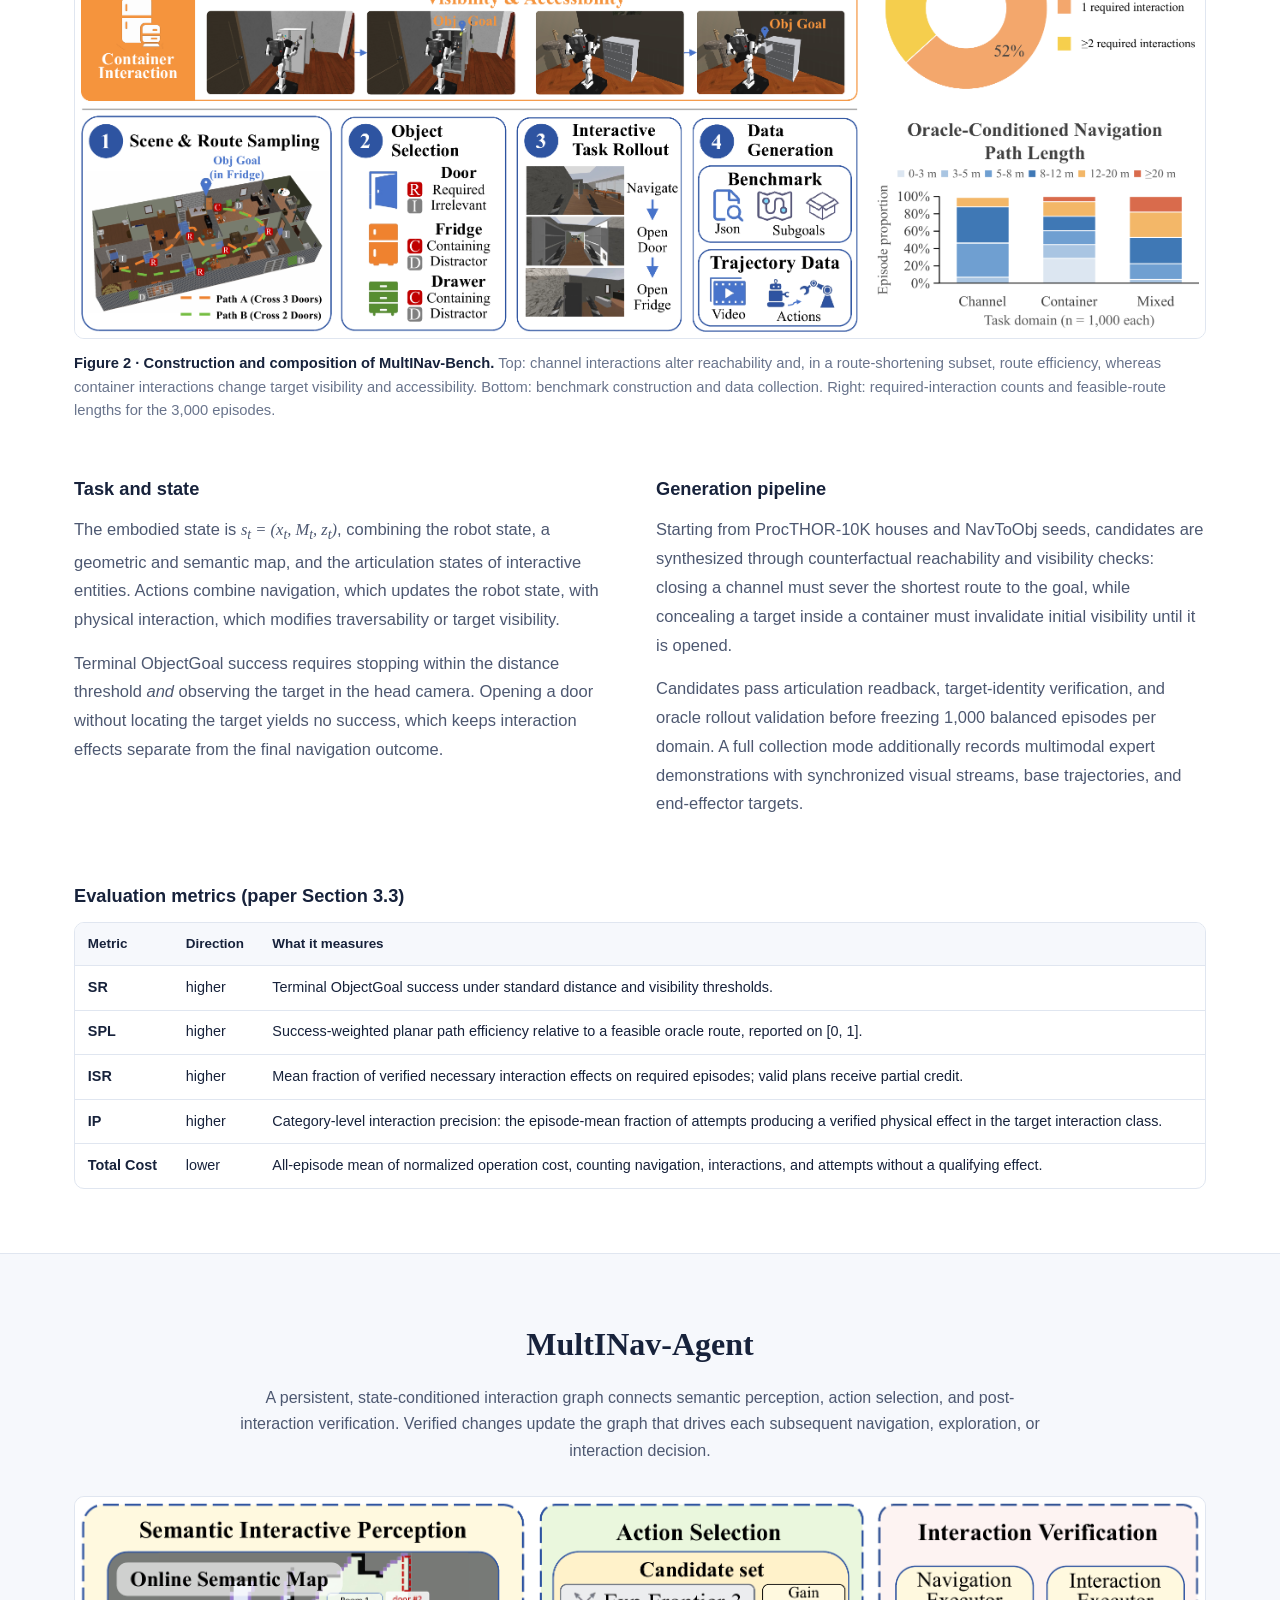
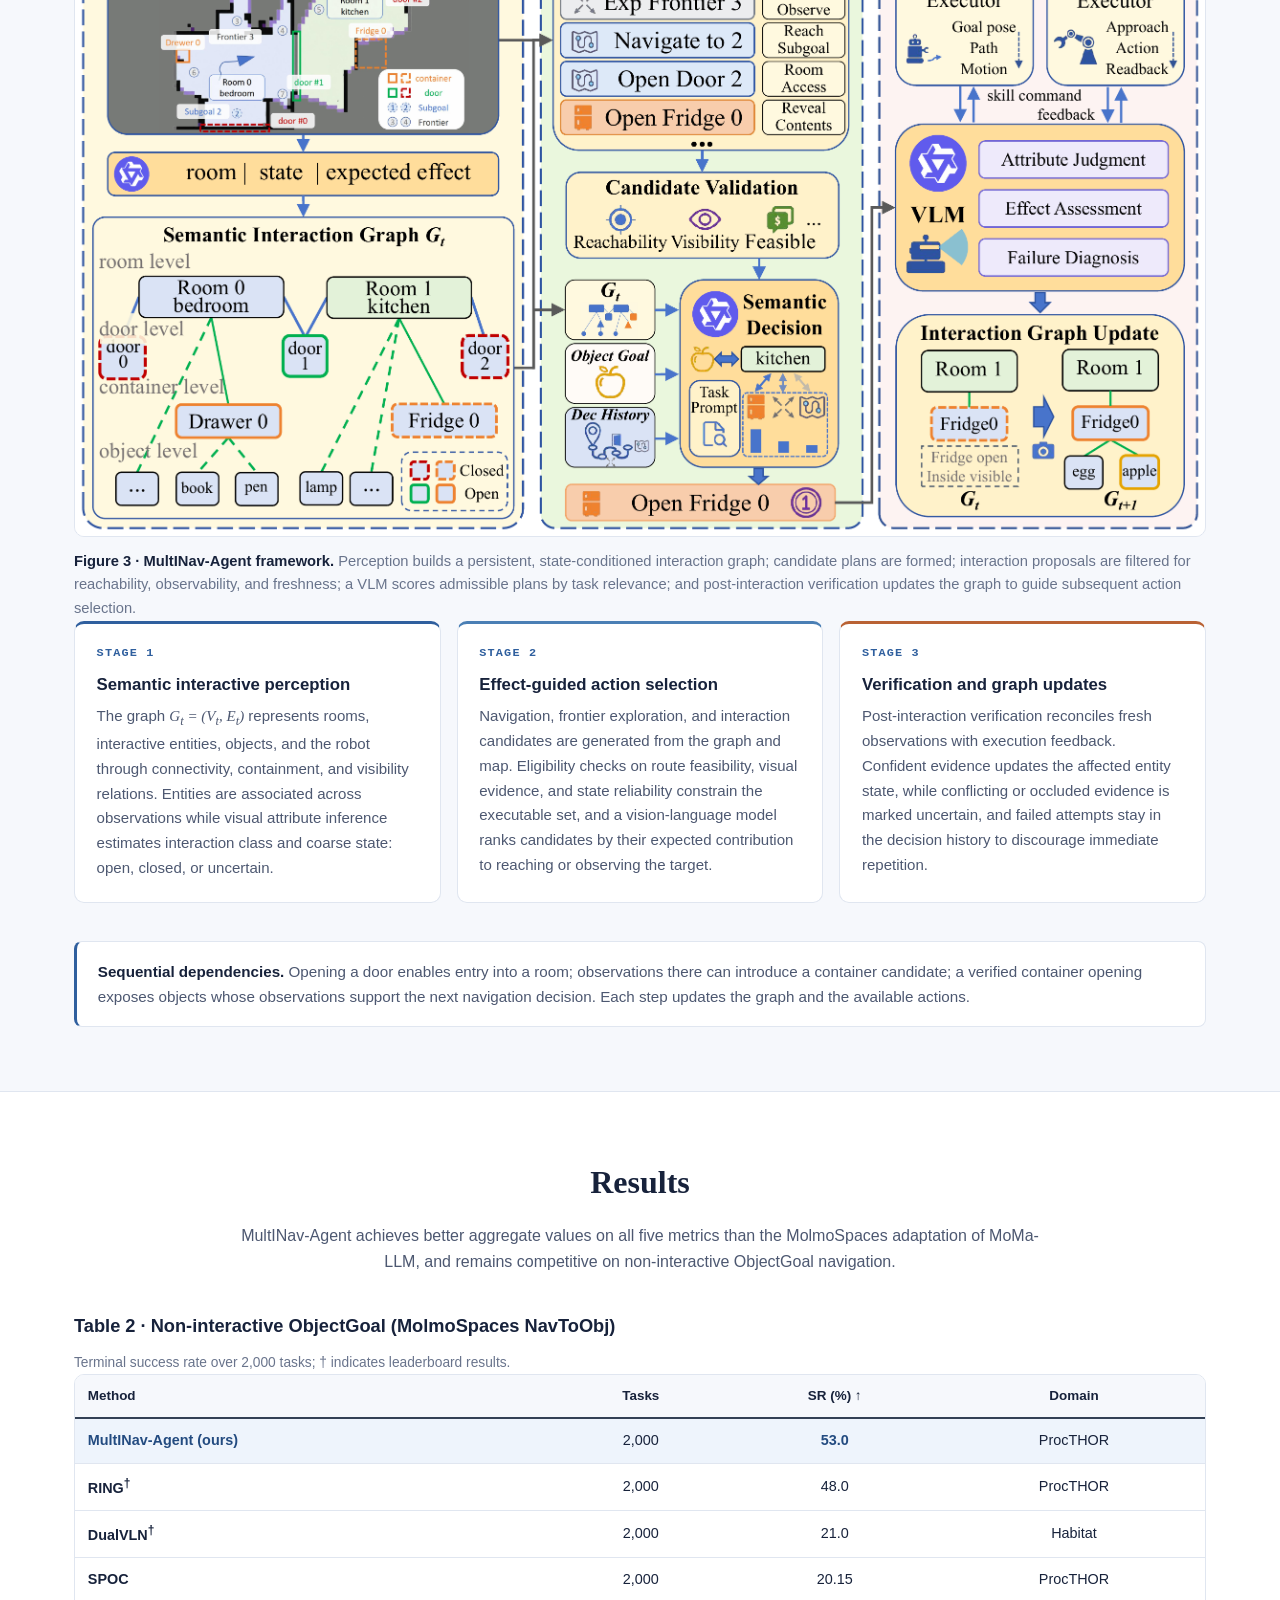
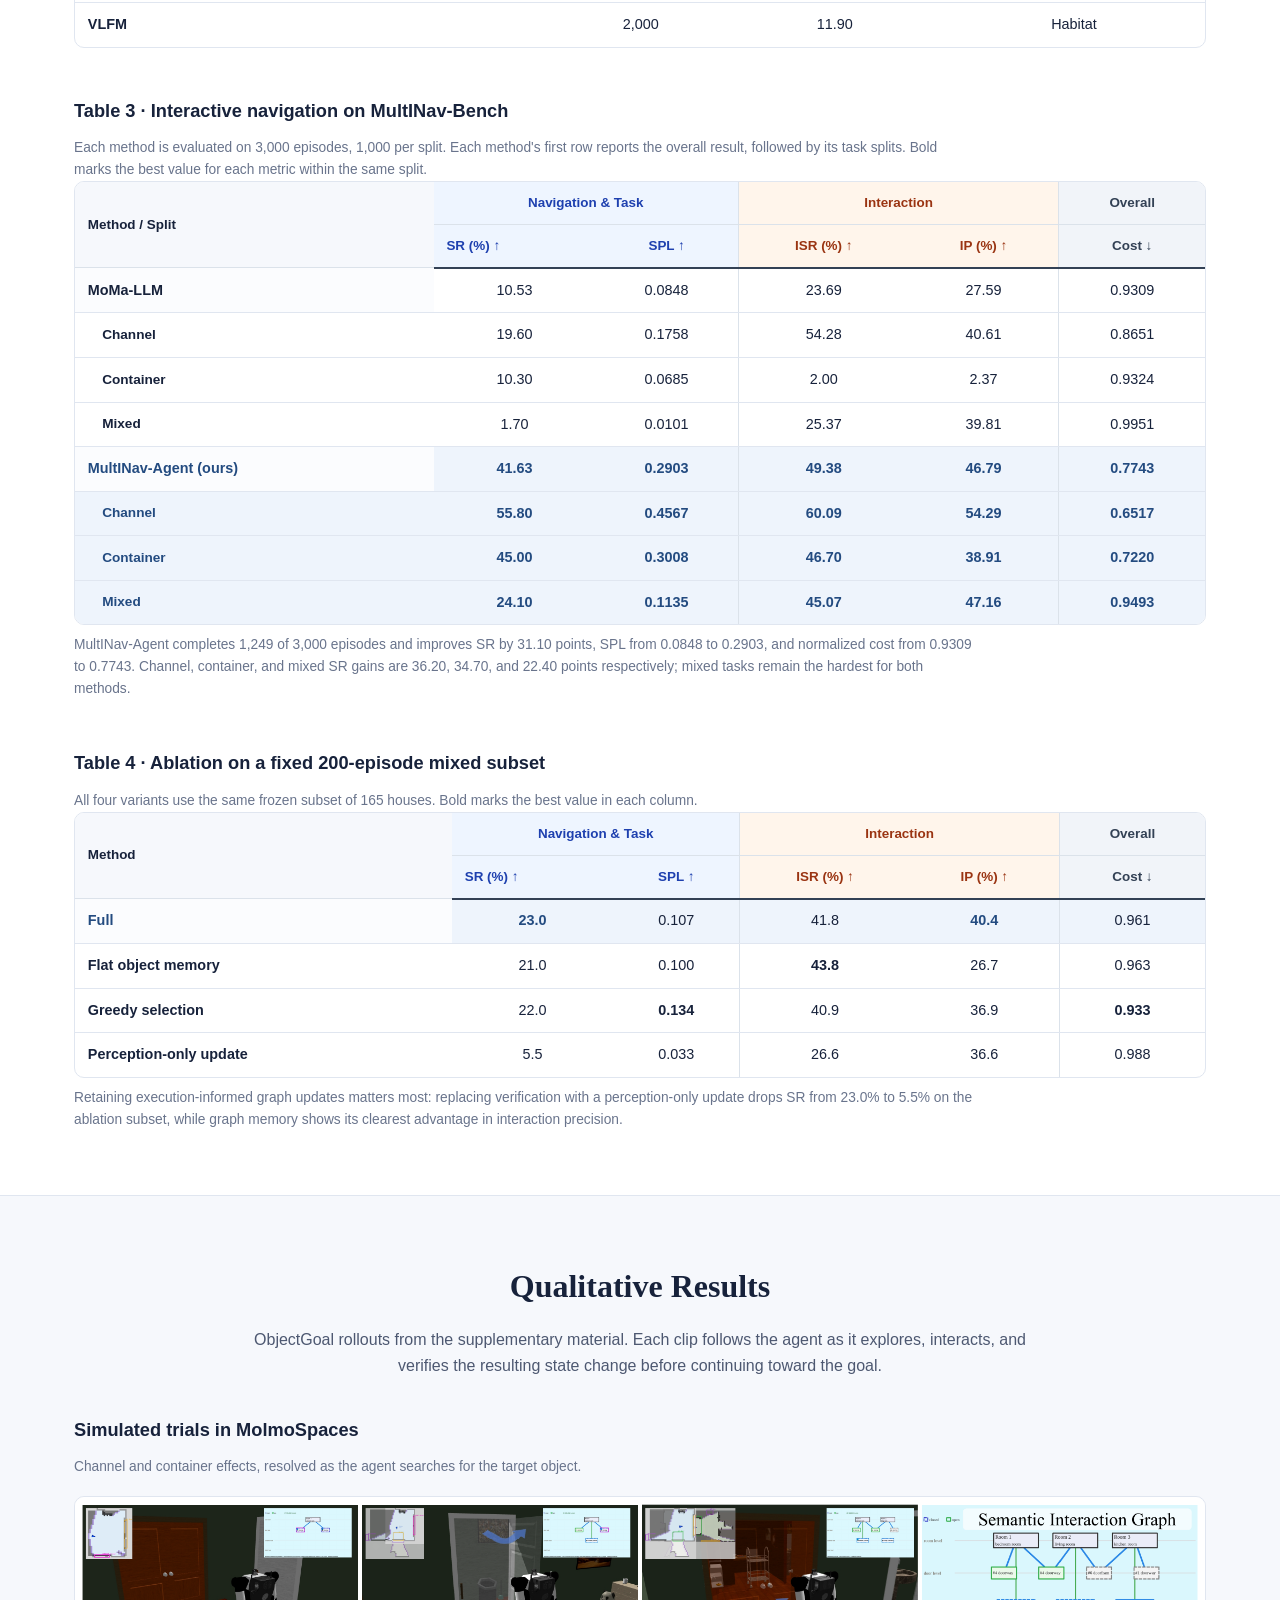
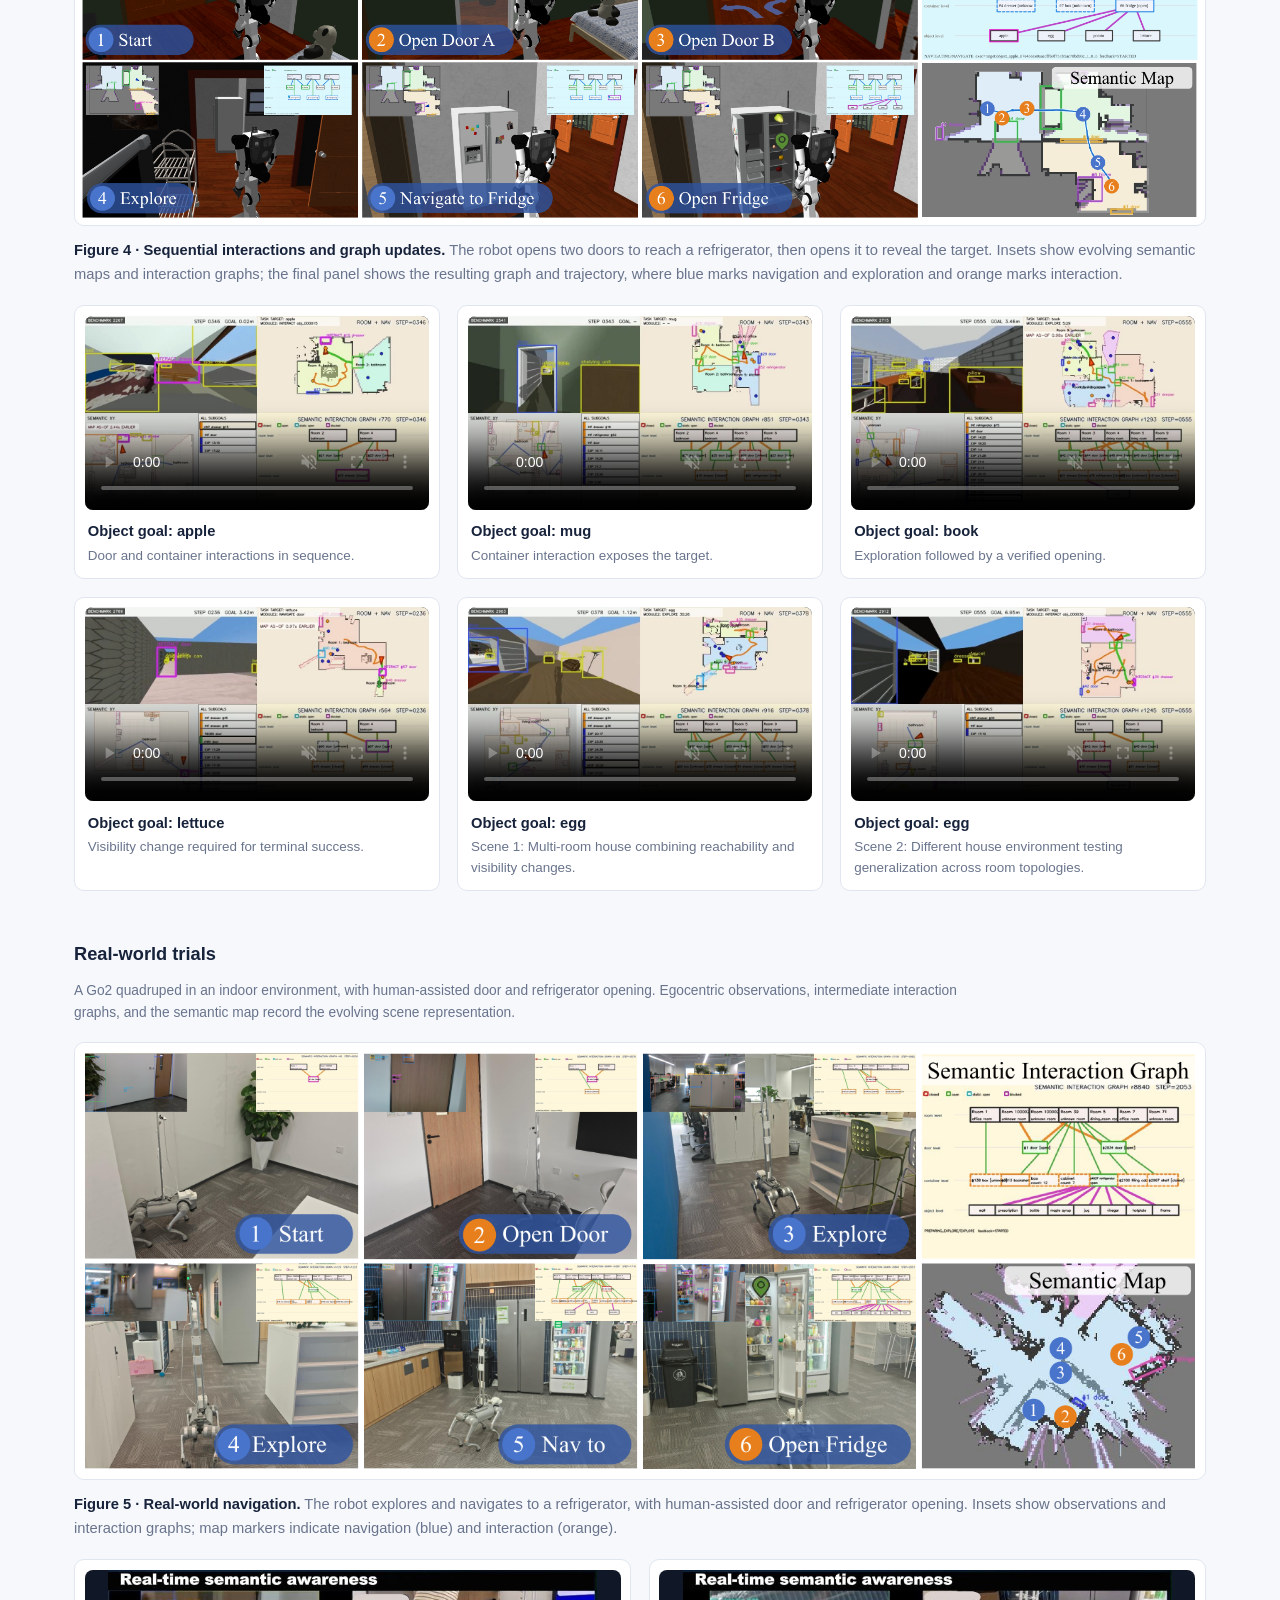
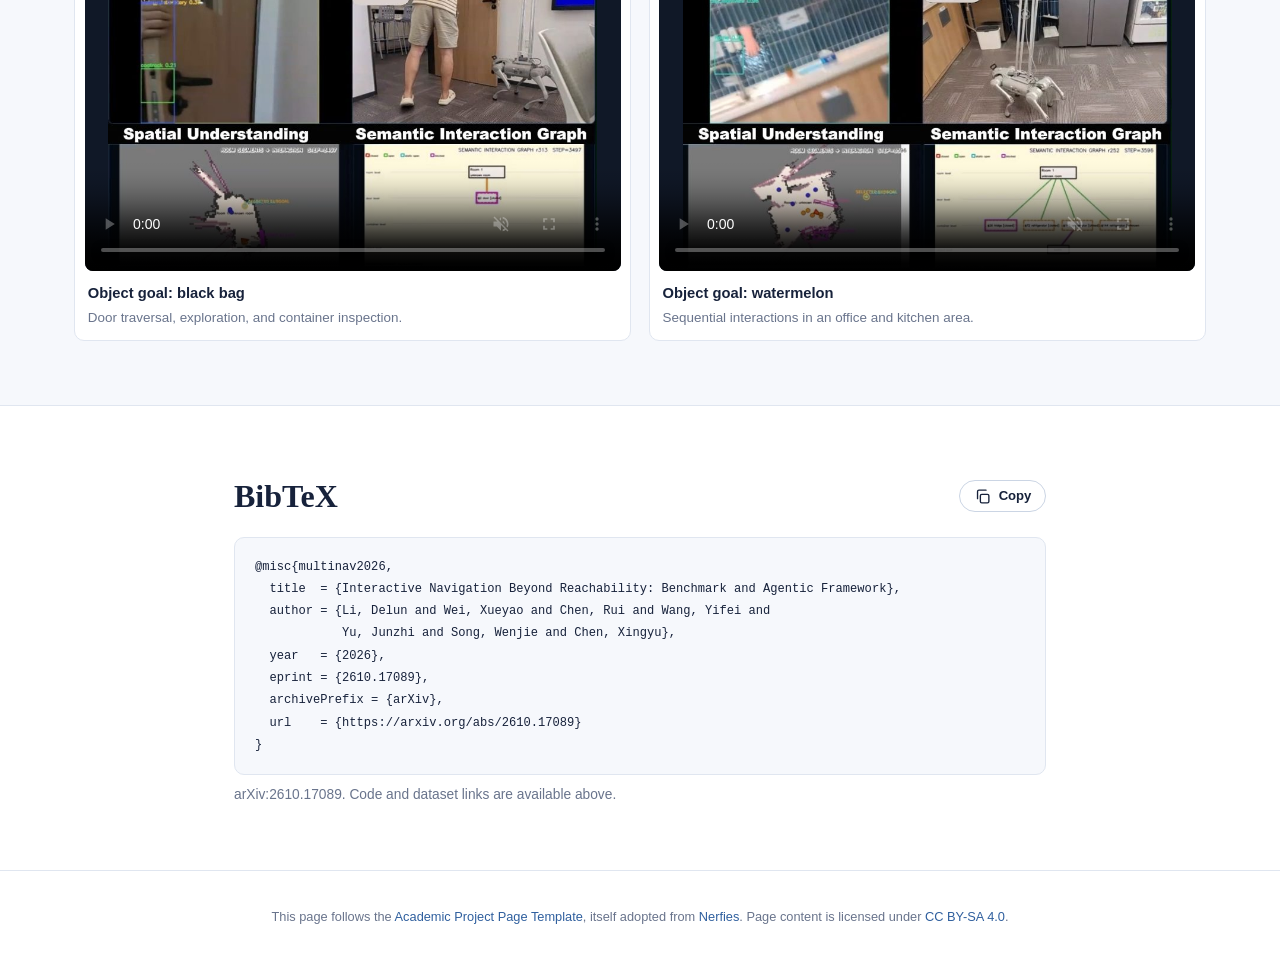
==== commit 0e5852b8: "site: link the paper and citation to arXiv" ====
--- a/site/index.html
+++ b/site/index.html
@@ -40,7 +40,7 @@
   <meta name="citation_author" content="Wenjie Song">
   <meta name="citation_author" content="Xingyu Chen">
   <meta name="citation_publication_date" content="2026">
-  <meta name="citation_pdf_url" content="https://zgca-hmi-lab.github.io/MultINav/static/pdfs/multinav.pdf">
+  <meta name="citation_pdf_url" content="https://arxiv.org/pdf/2610.17089">
 
   <link rel="icon" href="data:image/svg+xml,%3Csvg xmlns='http://www.w3.org/2000/svg' viewBox='0 0 32 32'%3E%3Crect width='32' height='32' rx='7' fill='%232f5f9e'/%3E%3Cpath d='M8 21V11l4 5 4-5v10' stroke='white' stroke-width='2.4' fill='none' stroke-linecap='round' stroke-linejoin='round'/%3E%3Ccircle cx='23' cy='12' r='2.6' fill='%23e08a52'/%3E%3C/svg%3E">
   <link rel="stylesheet" href="static/css/index.css">
@@ -101,7 +101,7 @@
       </p>
 
       <div class="link-row">
-        <a class="btn btn-primary" href="static/pdfs/multinav.pdf" target="_blank" rel="noopener">
+        <a class="btn btn-primary" href="https://arxiv.org/pdf/2610.17089" target="_blank" rel="noopener">
           <svg viewBox="0 0 24 24" aria-hidden="true"><path d="M6 2h9l5 5v15H6z"/><path d="M15 2v5h5"/><path d="M9 13h6M9 17h4"/></svg>
           Paper
         </a>
@@ -685,10 +685,12 @@
   author = {Li, Delun and Wei, Xueyao and Chen, Rui and Wang, Yifei and
             Yu, Junzhi and Song, Wenjie and Chen, Xingyu},
   year   = {2026},
-  note   = {Preprint}
+  eprint = {2610.17089},
+  archivePrefix = {arXiv},
+  url    = {https://arxiv.org/abs/2610.17089}
 }</code></pre>
       <p class="table-note left-note">
-        The arXiv identifier will be added once it is assigned; code and dataset links are available above.
+        arXiv:2610.17089. Code and dataset links are available above.
       </p>
     </div>
   </section>
